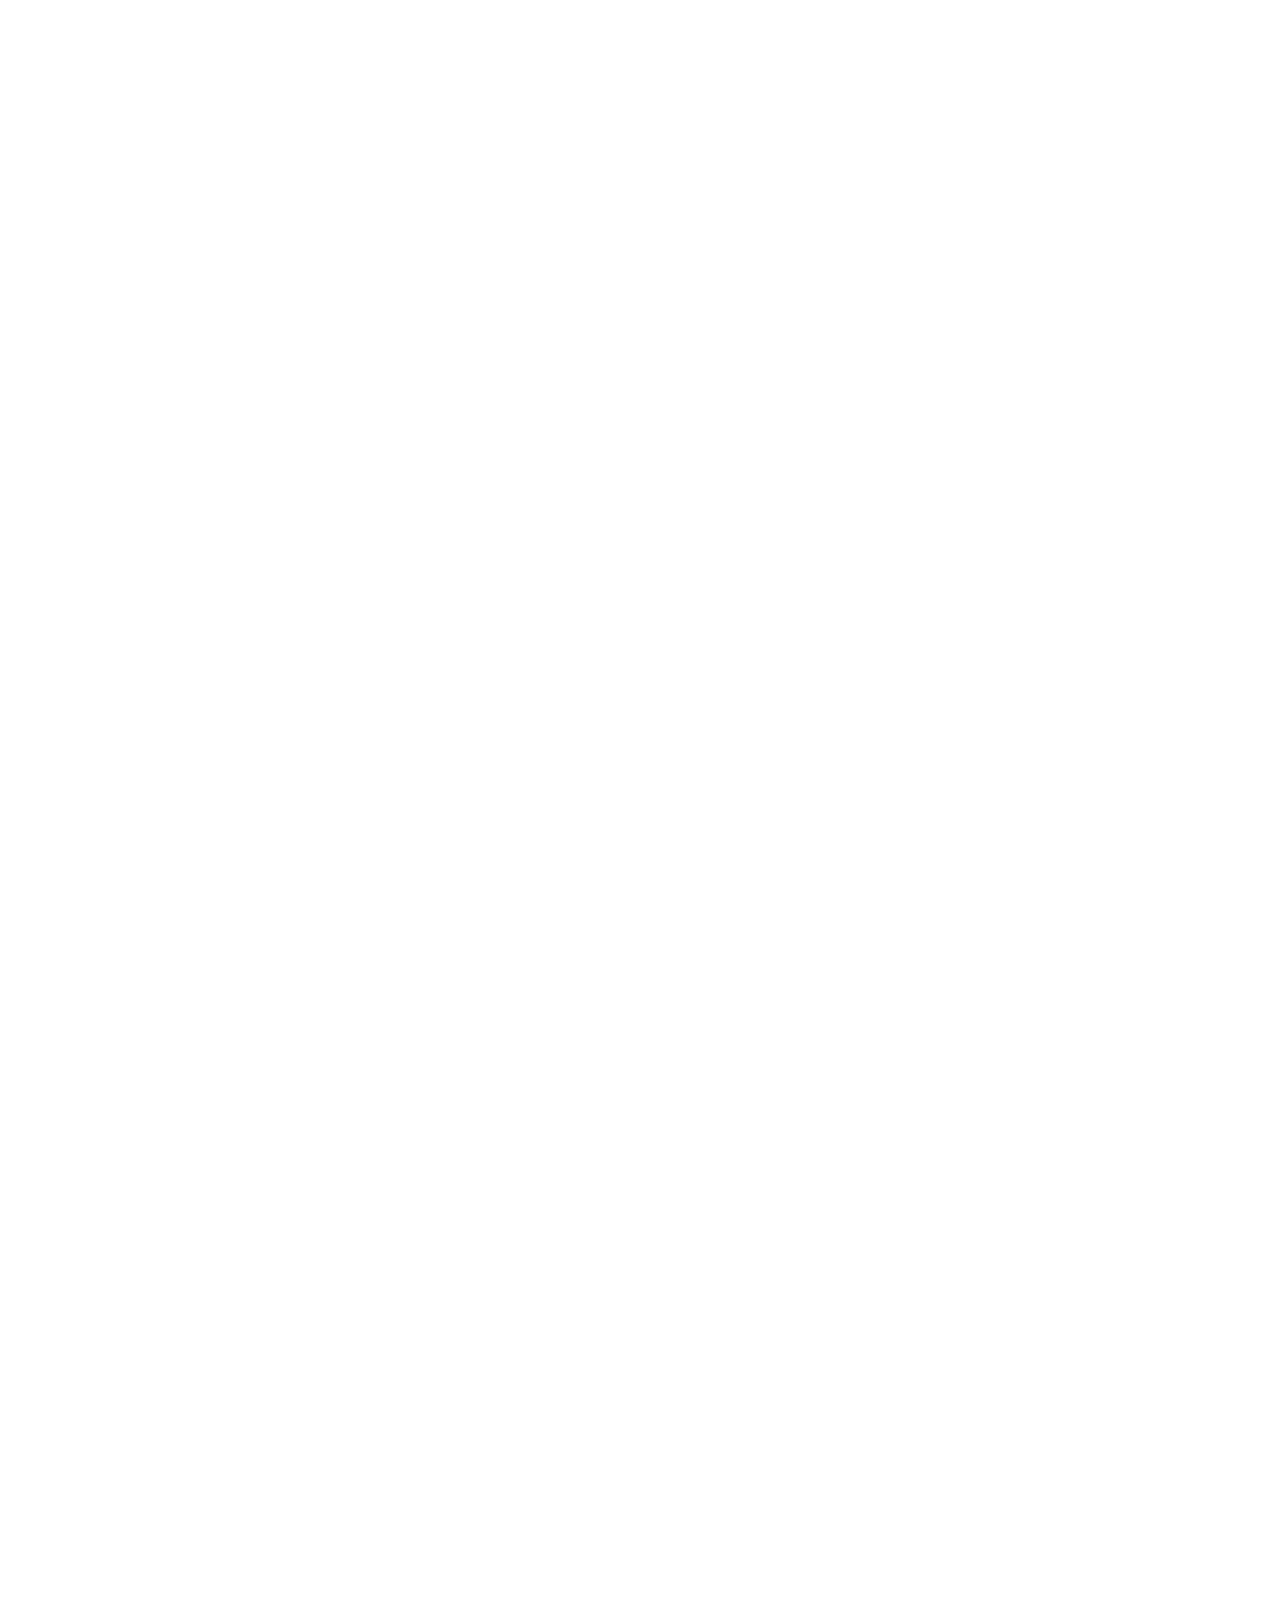
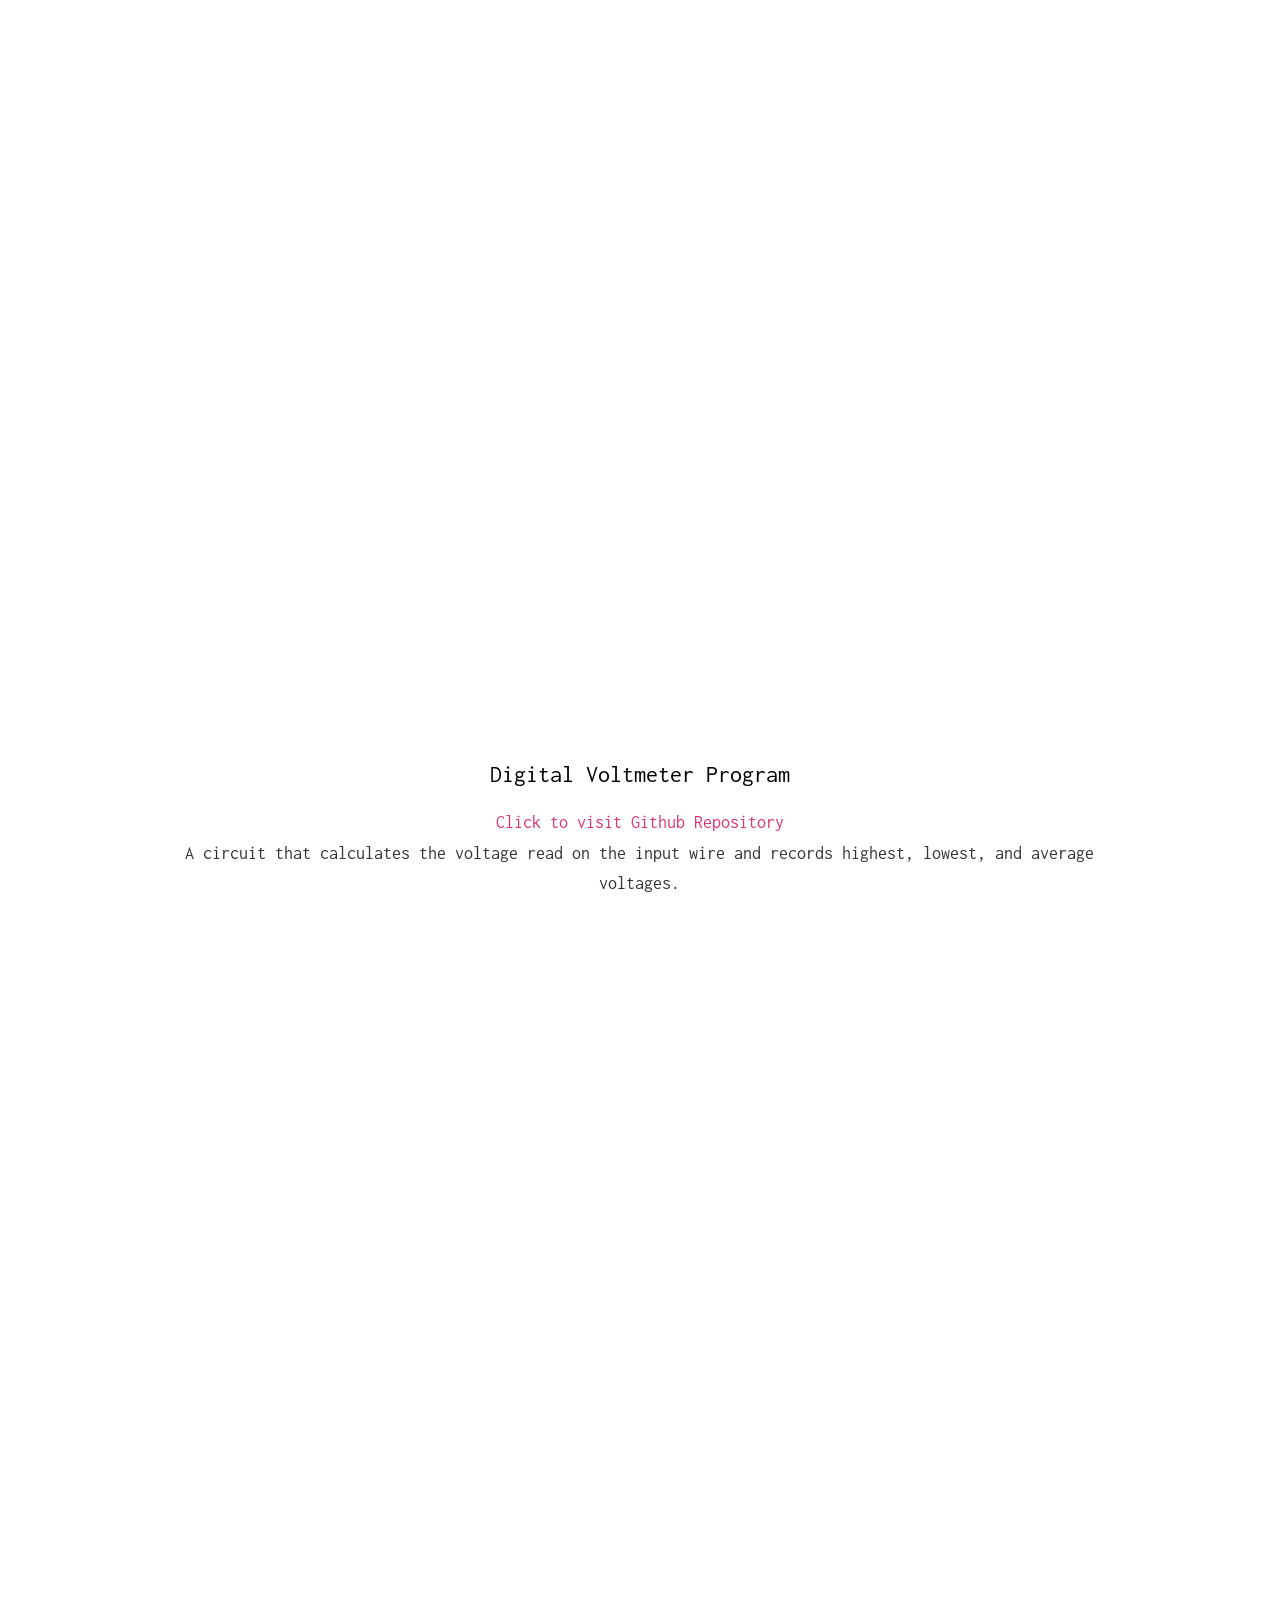
==== circuits.html @ 23901080 "changed resume link" ====
<!DOCTYPE HTML>
<html>
<head>
	<meta charset="utf-8">
	<meta http-equiv="X-UA-Compatible" content="IE=edge">
	<title>belalzahran.com</title>
	<meta name="viewport" content="width=device-width, initial-scale=1">
	<meta name="description" content="Free HTML5 Website Template by freehtml5.co" />
	<meta name="keywords" content="free website templates, free html5, free template, free bootstrap, free website template, html5, css3, mobile first, responsive" />
	<meta name="author" content="freehtml5.co" />

	<link href="https://fonts.googleapis.com/css?family=Inconsolata:400,700" rel="stylesheet">
	<link rel="stylesheet" href="css/animate.css">
	<link rel="stylesheet" href="css/icomoon.css">
	<link rel="stylesheet" href="css/bootstrap.css">
	<link rel="stylesheet" href="css/flexslider.css">
	<link rel="stylesheet" href="css/style.css">

	<script src="js/modernizr-2.6.2.min.js"></script>
</head>
<body>

	<div class="fh5co-loader"></div>

	<div id="page">
		<nav class="fh5co-nav" role="navigation">
			<div class="top-menu">
				<div class="container">
					<div class="row">
						<div class="col-xs-2">
							<div id="fh5co-logo"><a href="index.html">belalzahran<span>.</span>com</a></div>
						</div>
						<div class="col-xs-10 text-right menu-1">
							<ul>
								<li><a href="index.html">Home</a></li>
								<li class="has-dropdown">
									<a href="#">Projects</a>
									<ul class="dropdown">
										<li><a href="kumonStudentTracker.html">Kumon Student Tracker</a></li>
										<li><a href="MedicineDispenser.html">Medication Dispenser</a></li>
										<li><a href="vinflash.html">Vehicle VIN Flasher</a></li>
                                        <li><a href="circuits.html">Breadboard Circuits</a></li>
									</ul>
								</li>
								<li><a href="Experience.html">Experience</a></li>
								<li><a href="contact.html">Contact</a></li>
								<li class="btn-cta"><a href="https://drive.google.com/file/d/1kqH9ro7i0vDKUoO5MVuMDE3wdwkIlQs-/view?usp=sharing" target="_blank"><span>Resume</span></a></li>
							</ul>
						</div>
					</div>
				</div>
			</div>
		</nav>

		<div id="fh5co-about">
			<div class="container">
				<div class="row animate-box">
					<div class="col-md-8 col-md-offset-2 text-center fh5co-heading">
						<h2>Breadboard Circuits</h2>
						<p>Here are some of my favorite circuits that I designed while tinkering with Breadboarding and Microcontrollers</p>
					</div>
				</div>
				<div class="row animate-box">
					<div class="col-md-10 col-md-offset-1 text-center heading-section">
						<h3>Memory Game</h3>
                        <a href="https://github.com/belalzahran/Atmega32-Memory-Game" target="_blank">Click to visit Github Repository</a>
						<p>A game where the objective is to memorize and replicate the pattern of LED's blinking as the sequence grows larger.</p>
						<p>
							<div class="video-container">

                                <script src="https://fast.wistia.com/embed/medias/uy6r1vt365.jsonp" async></script>
                                <script src="https://fast.wistia.com/assets/external/E-v1.js" async></script>
                                <div class="wistia_responsive_padding" style="padding:175.9% 0 0 0;position:relative;">
                                    <div class="wistia_responsive_wrapper" style="height:100%;left:0;position:absolute;top:0;width:100%;">
                                        <div class="wistia_embed wistia_async_uy6r1vt365 seo=true videoFoam=true" style="height:100%;position:relative;width:100%">
                                            <div class="wistia_swatch" style="height:100%;left:0;opacity:0;overflow:hidden;position:absolute;top:0;transition:opacity 200ms;width:100%;">
                                                <img src="https://fast.wistia.com/embed/medias/uy6r1vt365/swatch" style="filter:blur(5px);height:100%;object-fit:contain;width:100%;" alt="" aria-hidden="true" onload="this.parentNode.style.opacity=1;" />
                                            </div>
                                        </div>
                                    </div>
                                </div>
							</div>
						</p>
					</div>
				</div>

                <!-- Reduce the spacing between circuits -->
                <div class="row animate-box" style="margin-top: 10px;"> <!-- Reduced margin-top -->
					<div class="col-md-10 col-md-offset-1 text-center heading-section">
						<h3>Digital Voltmeter Program</h3>
                        <a href="https://github.com/belalzahran/Atmega32-Voltmeter" target="_blank">Click to visit Github Repository</a>
						<p>A circuit that calculates the voltage read on the input wire and records highest, lowest, and average voltages.</p>
						<p>
							<div class="video-container" style="max-width: 600px;"> <!-- Increased the size of this container -->

                                <script src="https://fast.wistia.com/embed/medias/1t1pscyq0q.jsonp" async></script>
                                <script src="https://fast.wistia.com/assets/external/E-v1.js" async></script>
                                <div class="wistia_responsive_padding" style="padding:56.25% 0 0 0;position:relative;">
                                    <div class="wistia_responsive_wrapper" style="height:100%;left:0;position:absolute;top:0;width:100%;">
                                        <div class="wistia_embed wistia_async_1t1pscyq0q seo=true videoFoam=true" style="height:100%;position:relative;width:100%">
                                            <div class="wistia_swatch" style="height:100%;left:0;opacity:0;overflow:hidden;position:absolute;top:0;transition:opacity 200ms;width:100%;">
                                                <img src="https://fast.wistia.com/embed/medias/1t1pscyq0q/swatch" style="filter:blur(5px);height:100%;object-fit:contain;width:100%;" alt="" aria-hidden="true" onload="this.parentNode.style.opacity=1;" />
                                            </div>
                                        </div>
                                    </div>
                                </div>
							</div>
						</p>
					</div>
				</div>
			</div>
		</div>
	</div>

	<div class="gototop js-top">
		<a href="#" class="js-gotop"><i class="icon-arrow-up22"></i></a>
	</div>

	<script src="js/jquery.min.js"></script>
	<script src="js/jquery.easing.1.3.js"></script>
	<script src="js/bootstrap.min.js"></script>
	<script src="js/jquery.waypoints.min.js"></script>
	<script src="js/jquery.flexslider-min.js"></script>
	<script src="js/main.js"></script>

	<style>
		/* Responsive Video Container */
		.video-container {
			position: relative;
			width: 80%; /* Adjusted size for the video */
			max-width: 500px; /* Cap the max width */
			padding-bottom: 175.9%; /* Based on the Wistia embed code's aspect ratio for portrait */
			height: 0;
			overflow: hidden;
			margin: 0 auto; /* Center the video */
		}

		.video-container .wistia_responsive_padding {
			width: 100%;
			height: 100%;
		}

		/* Media query for mobile devices */
		@media (max-width: 767px) {
			.video-container {
				width: 100%;
			}
		}
	</style>

</body>
</html>
---- css/style.css ----
@font-face {
  font-family: 'icomoon';
  src: url("../fonts/icomoon/icomoon.eot?srf3rx");
  src: url("../fonts/icomoon/icomoon.eot?srf3rx#iefix") format("embedded-opentype"), url("../fonts/icomoon/icomoon.ttf?srf3rx") format("truetype"), url("../fonts/icomoon/icomoon.woff?srf3rx") format("woff"), url("../fonts/icomoon/icomoon.svg?srf3rx#icomoon") format("svg");
  font-weight: normal;
  font-style: normal;
}
/* =======================================================
*
* 	Template Style 
*
* ======================================================= */
body {
  font-family: "Inconsolata", Arial, sans-serif;
  font-weight: 400;
  font-size: 18px;
  line-height: 1.7;
  color: #333333;
  background: #fff;
}

#page {
  position: relative;
  overflow-x: hidden;
  width: 100%;
  height: 100%;
  -webkit-transition: 0.5s;
  -o-transition: 0.5s;
  transition: 0.5s;
}
.offcanvas #page {
  overflow: hidden;
  position: absolute;
}
.offcanvas #page:after {
  -webkit-transition: 2s;
  -o-transition: 2s;
  transition: 2s;
  position: absolute;
  top: 0;
  right: 0;
  bottom: 0;
  left: 0;
  z-index: 101;
  background: rgba(0, 0, 0, 0.7);
  content: "";
}

a {
  color: #DD356E;
  -webkit-transition: 0.5s;
  -o-transition: 0.5s;
  transition: 0.5s;
}
a:hover, a:active, a:focus {
  color: #DD356E;
  outline: none;
  text-decoration: none;
}

p {
  margin-bottom: 30px;
}

h1, h2, h3, h4, h5, h6, figure {
  color: #000;
  font-family: "Inconsolata", Arial, sans-serif;
  font-weight: 400;
  margin: 0 0 20px 0;
}

::-webkit-selection {
  color: #fff;
  background: #DD356E;
}

::-moz-selection {
  color: #fff;
  background: #DD356E;
}

::selection {
  color: #fff;
  background: #DD356E;
}

.fh5co-nav {
  background: #fff;
}
.fh5co-nav .top-menu {
  padding: 28px 0;
}
.fh5co-nav #fh5co-logo {
  font-size: 32px;
  margin: 0;
  padding: 0;
  text-transform: uppercase;
  font-weight: 700;
  font-family: "Inconsolata", Arial, sans-serif;
}
.fh5co-nav #fh5co-logo a span {
  color: #DD356E;
}
.fh5co-nav a {
  padding: 5px 10px;
  color: #000;
}
@media screen and (max-width: 768px) {
  .fh5co-nav .menu-1 {
    display: none;
  }
}
.fh5co-nav ul {
  padding: 0;
  margin: 5px 0 0 0;
}
.fh5co-nav ul li {
  padding: 0;
  margin: 0;
  list-style: none;
  display: inline;
}
.fh5co-nav ul li a {
  font-size: 18px;
  padding: 30px 15px;
  color: rgba(0, 0, 0, 0.7);
  -webkit-transition: 0.5s;
  -o-transition: 0.5s;
  transition: 0.5s;
}
.fh5co-nav ul li a:hover, .fh5co-nav ul li a:focus, .fh5co-nav ul li a:active {
  color: black;
}
.fh5co-nav ul li.has-dropdown {
  position: relative;
}
.fh5co-nav ul li.has-dropdown .dropdown {
  width: 140px;
  -webkit-box-shadow: 0px 14px 33px -9px rgba(0, 0, 0, 0.75);
  -moz-box-shadow: 0px 14px 33px -9px rgba(0, 0, 0, 0.75);
  box-shadow: 0px 14px 33px -9px rgba(0, 0, 0, 0.75);
  z-index: 1002;
  visibility: hidden;
  opacity: 0;
  position: absolute;
  top: 40px;
  left: 0;
  text-align: left;
  background: #000;
  padding: 20px;
  -webkit-border-radius: 4px;
  -moz-border-radius: 4px;
  -ms-border-radius: 4px;
  border-radius: 4px;
  -webkit-transition: 0s;
  -o-transition: 0s;
  transition: 0s;
}
.fh5co-nav ul li.has-dropdown .dropdown:before {
  bottom: 100%;
  left: 40px;
  border: solid transparent;
  content: " ";
  height: 0;
  width: 0;
  position: absolute;
  pointer-events: none;
  border-bottom-color: #000;
  border-width: 8px;
  margin-left: -8px;
}
.fh5co-nav ul li.has-dropdown .dropdown li {
  display: block;
  margin-bottom: 7px;
}
.fh5co-nav ul li.has-dropdown .dropdown li:last-child {
  margin-bottom: 0;
}
.fh5co-nav ul li.has-dropdown .dropdown li a {
  padding: 2px 0;
  display: block;
  color: #999999;
  line-height: 1.2;
  text-transform: none;
  font-size: 13px;
  letter-spacing: 0;
}
.fh5co-nav ul li.has-dropdown .dropdown li a:hover {
  color: #fff;
}
.fh5co-nav ul li.has-dropdown:hover a, .fh5co-nav ul li.has-dropdown:focus a {
  color: #000;
}
.fh5co-nav ul li.btn-cta a {
  padding: 30px 0px !important;
  color: #fff;
}
.fh5co-nav ul li.btn-cta a span {
  background: #dd356e;
  padding: 4px 10px;
  display: -moz-inline-stack;
  display: inline-block;
  zoom: 1;
  *display: inline;
  -webkit-transition: 0.3s;
  -o-transition: 0.3s;
  transition: 0.3s;
  -webkit-border-radius: 100px;
  -moz-border-radius: 100px;
  -ms-border-radius: 100px;
  border-radius: 100px;
}
.fh5co-nav ul li.btn-cta a:hover span {
  -webkit-box-shadow: 0px 14px 20px -9px rgba(0, 0, 0, 0.75);
  -moz-box-shadow: 0px 14px 20px -9px rgba(0, 0, 0, 0.75);
  box-shadow: 0px 14px 20px -9px rgba(0, 0, 0, 0.75);
}
.fh5co-nav ul li.active > a {
  color: #000 !important;
  position: relative;
}
.fh5co-nav ul li.active > a:after {
  position: absolute;
  bottom: 25px;
  left: 0;
  right: 0;
  content: '';
  width: 30px;
  height: 2px;
  background: #DD356E;
  margin: 0 auto;
}

#fh5co-counter,
.fh5co-bg,
.product {
  background-size: cover;
  background-position: top center;
  background-repeat: no-repeat;
  position: relative;
}

.fh5co-video {
  overflow: hidden;
}
@media screen and (max-width: 992px) {
  .fh5co-video {
    height: 450px;
  }
}
.fh5co-video a {
  z-index: 1001;
  position: absolute;
  top: 50%;
  left: 50%;
  margin-top: -45px;
  margin-left: -45px;
  width: 90px;
  height: 90px;
  display: table;
  text-align: center;
  background: #fff;
  -webkit-box-shadow: 0px 14px 30px -15px rgba(0, 0, 0, 0.75);
  -moz-box-shadow: 0px 14px 30px -15px rgba(0, 0, 0, 0.75);
  -ms-box-shadow: 0px 14px 30px -15px rgba(0, 0, 0, 0.75);
  -o-box-shadow: 0px 14px 30px -15px rgba(0, 0, 0, 0.75);
  box-shadow: 0px 14px 30px -15px rgba(0, 0, 0, 0.75);
  -webkit-border-radius: 50%;
  -moz-border-radius: 50%;
  -ms-border-radius: 50%;
  border-radius: 50%;
}
.fh5co-video a i {
  text-align: center;
  display: table-cell;
  vertical-align: middle;
  font-size: 40px;
}
.fh5co-video .overlay {
  position: absolute;
  top: 0;
  left: 0;
  right: 0;
  bottom: 0;
  background: rgba(0, 0, 0, 0.3);
  -webkit-transition: 0.5s;
  -o-transition: 0.5s;
  transition: 0.5s;
}
.fh5co-video:hover .overlay {
  background: rgba(0, 0, 0, 0.7);
}
.fh5co-video:hover a {
  -webkit-transform: scale(1.1);
  -moz-transform: scale(1.1);
  -ms-transform: scale(1.1);
  -o-transform: scale(1.1);
  transform: scale(1.1);
}

#fh5co-header .display-tc,
.fh5co-cover .display-tc {
  display: table-cell !important;
  vertical-align: middle;
}
#fh5co-header .display-tc h1, #fh5co-header .display-tc h2,
.fh5co-cover .display-tc h1,
.fh5co-cover .display-tc h2 {
  margin: 0;
  padding: 0;
  color: black;
}
#fh5co-header .display-tc h1,
.fh5co-cover .display-tc h1 {
  margin-bottom: 20px;
  font-size: 54px;
  line-height: 1.3;
  font-weight: 300;
}
@media screen and (max-width: 768px) {
  #fh5co-header .display-tc h1,
  .fh5co-cover .display-tc h1 {
    font-size: 30px;
  }
}
#fh5co-header .display-tc h2,
.fh5co-cover .display-tc h2 {
  font-size: 20px;
  line-height: 1.5;
  margin-bottom: 30px;
}
#fh5co-header .display-tc .btn,
.fh5co-cover .display-tc .btn {
  padding: 15px 30px;
  color: #fff;
  border: none !important;
  font-size: 18px;
}
@media screen and (max-width: 768px) {
  #fh5co-header .display-tc .btn,
  .fh5co-cover .display-tc .btn {
    width: 80%;
    margin: 0 auto;
  }
}
#fh5co-header .display-tc .btn.btn-learn,
.fh5co-cover .display-tc .btn.btn-learn {
  background: #fee856;
  border: none;
  color: #000 !important;
}
#fh5co-header .display-tc .btn.btn-learn:hover, #fh5co-header .display-tc .btn.btn-learn:focus,
.fh5co-cover .display-tc .btn.btn-learn:hover,
.fh5co-cover .display-tc .btn.btn-learn:focus {
  background: rgba(254, 232, 86, 0.9) !important;
  color: #000 !important;
}
#fh5co-header .display-tc .btn:hover, #fh5co-header .display-tc .btn:focus,
.fh5co-cover .display-tc .btn:hover,
.fh5co-cover .display-tc .btn:focus {
  color: #fff !important;
}
#fh5co-header .display-tc .btn.btn-demo,
.fh5co-cover .display-tc .btn.btn-demo {
  background: #dd356e;
  border: none;
}
#fh5co-header .display-tc .btn.btn-demo:hover, #fh5co-header .display-tc .btn.btn-demo:focus,
.fh5co-cover .display-tc .btn.btn-demo:hover,
.fh5co-cover .display-tc .btn.btn-demo:focus {
  background: rgba(221, 53, 110, 0.9) !important;
  color: #fff !important;
}
#fh5co-header .display-tc .btn:hover,
.fh5co-cover .display-tc .btn:hover {
  background: #DD356E !important;
  -webkit-box-shadow: 0px 14px 30px -15px rgba(0, 0, 0, 0.75) !important;
  -moz-box-shadow: 0px 14px 30px -15px rgba(0, 0, 0, 0.75) !important;
  box-shadow: 0px 14px 30px -15px rgba(0, 0, 0, 0.75) !important;
}
#fh5co-header .display-tc .form-inline .form-group,
.fh5co-cover .display-tc .form-inline .form-group {
  width: 100% !important;
  margin-bottom: 10px;
}
#fh5co-header .display-tc .form-inline .form-group .form-control,
.fh5co-cover .display-tc .form-inline .form-group .form-control {
  width: 100%;
  background: #fff;
  border: none;
}

#fh5co-features {
  background: #FEE856;
}
#fh5co-features .services-padding {
  padding: 7em 0;
}
#fh5co-features .feature-left {
  margin-bottom: 40px;
  float: left;
}
@media screen and (max-width: 992px) {
  #fh5co-features .feature-left {
    margin-bottom: 30px;
  }
}
#fh5co-features .feature-left .icon i {
  font-size: 30px;
  color: #1a1a1a !important;
}
#fh5co-features .feature-left .icon {
  display: table;
  float: left;
  text-align: center;
  width: 60px;
  height: 60px;
  background: #fff;
  -webkit-border-radius: 50%;
  -moz-border-radius: 50%;
  -ms-border-radius: 50%;
  border-radius: 50%;
}
#fh5co-features .feature-left .icon i {
  display: table-cell;
  vertical-align: middle;
  height: 60px;
  color: #DD356E !important;
}
#fh5co-features .feature-left .feature-copy {
  float: right;
  width: 78%;
}
@media screen and (max-width: 768px) {
  #fh5co-features .feature-left .feature-copy {
    width: 84%;
  }
}
@media screen and (max-width: 480px) {
  #fh5co-features .feature-left .feature-copy {
    width: 70%;
  }
}
#fh5co-features .feature-left h3 {
  font-size: 24px;
  font-weight: 400;
}
#fh5co-features .feature-left p {
  font-size: 15px;
}
#fh5co-features .feature-left p:last-child {
  margin-bottom: 0;
}
#fh5co-features .feature-left p a {
  color: #000 !important;
}
#fh5co-features .ipad-bg {
  background-size: cover;
  background-position: top center;
  background-repeat: no-repeat;
  position: relative;
  height: 430px;
}
@media screen and (max-width: 768px) {
  #fh5co-features .ipad-bg {
    height: 210px;
  }
}
@media screen and (max-width: 480px) {
  #fh5co-features .ipad-bg {
    display: none;
  }
}

#fh5co-wireframe {
  border: none !important;
}
#fh5co-wireframe blockquote {
  border: none;
  padding: 0;
  font-weight: bold;
}

.user-frame {
  width: 90%;
  padding: 3em;
  -webkit-box-shadow: 0px 0px 24px 0px rgba(0, 0, 0, 0.13);
  -moz-box-shadow: 0px 0px 24px 0px rgba(0, 0, 0, 0.13);
  box-shadow: 0px 0px 24px 0px rgba(0, 0, 0, 0.13);
}
@media screen and (max-width: 768px) {
  .user-frame {
    width: 100%;
    margin-bottom: 3em;
  }
}
.user-frame h3 {
  line-height: 34px;
}
.user-frame p {
  color: rgba(0, 0, 0, 0.6);
}
.user-frame span {
  font-weight: bold;
}
.user-frame small {
  color: #2A528A;
}

#fh5co-slider {
  background: #2A528A;
}
#fh5co-slider .heading h2, #fh5co-slider .heading p {
  color: #fff;
}
#fh5co-slider .heading h2 {
  font-size: 40px;
}
#fh5co-slider .heading p {
  font-style: 22px;
}

#fh5co-hero {
  height: 500px !important;
  background: url(../images/loader.gif) no-repeat center center;
}
#fh5co-hero .btn {
  font-size: 24px;
}
#fh5co-hero .btn.btn-primary {
  padding: 14px 30px !important;
}
#fh5co-hero .flexslider {
  border: none;
  z-index: 1;
  margin-bottom: 0;
}
#fh5co-hero .flexslider .slides {
  position: relative;
}
#fh5co-hero .flexslider .slides li {
  background-repeat: no-repeat;
  background-size: cover;
  background-position: top center;
  height: 600px !important;
  position: relative;
  -webkit-border-radius: 4px;
  -moz-border-radius: 4px;
  -ms-border-radius: 4px;
  border-radius: 4px;
}
#fh5co-hero .flexslider .flex-control-nav {
  top: -30px !important;
  z-index: 1000;
  right: 0;
  float: right;
  width: auto;
}
#fh5co-hero .flexslider .flex-control-nav li {
  margin-bottom: 10px;
}
#fh5co-hero .flexslider .flex-control-nav li a {
  background: rgba(255, 255, 255, 0.3);
  box-shadow: none;
  width: 12px;
  height: 12px;
  cursor: pointer;
}
#fh5co-hero .flexslider .flex-control-nav li a.flex-active {
  cursor: pointer;
  background: transparent;
  border: 1px solid #fff;
}
#fh5co-hero .flexslider .flex-direction-nav {
  display: none;
}
#fh5co-hero .flexslider .slider-text-bg .desc {
  margin-top: 9em;
  padding: 2em;
  background: #FEE856;
  -webkit-box-shadow: 0px 21px 24px 0px rgba(0, 0, 0, 0.13);
  -moz-box-shadow: 0px 21px 24px 0px rgba(0, 0, 0, 0.13);
  box-shadow: 0px 21px 24px 0px rgba(0, 0, 0, 0.13);
  -webkit-border-radius: 10px;
  -moz-border-radius: 10px;
  -ms-border-radius: 10px;
  border-radius: 10px;
}
@media screen and (max-width: 768px) {
  #fh5co-hero .flexslider .slider-text-bg .desc p {
    display: none;
  }
}
#fh5co-hero .flexslider .slider-text,
#fh5co-hero .flexslider .slider-text-bg {
  display: table;
  opacity: 0;
  height: 600px;
  z-index: 9;
}
#fh5co-hero .flexslider .slider-text > .slider-text-inner,
#fh5co-hero .flexslider .slider-text-bg > .slider-text-inner {
  display: table-cell;
  vertical-align: middle;
  min-height: 500px;
}

.fh5co-bg-section {
  background: rgba(221, 53, 110, 0.03);
}

#fh5co-slider,
#fh5co-about,
#fh5co-wireframe,
#fh5co-started,
#fh5co-portfolio,
#fh5co-blog,
#fh5co-content-section,
#fh5co-contact,
#fh5co-footer {
  padding: 7em 0;
  clear: both;
}
@media screen and (max-width: 768px) {
  #fh5co-slider,
  #fh5co-about,
  #fh5co-wireframe,
  #fh5co-started,
  #fh5co-portfolio,
  #fh5co-blog,
  #fh5co-content-section,
  #fh5co-contact,
  #fh5co-footer {
    padding: 3em 0;
  }
}

#fh5co-content {
  border-bottom: 2px solid rgba(221, 53, 110, 0.1);
}

#fh5co-started {
  border-bottom: none;
}

.fh5co-social-icons {
  margin: 0;
  padding: 0;
}
.fh5co-social-icons li {
  margin: 0;
  padding: 0;
  list-style: none;
  display: -moz-inline-stack;
  display: inline-block;
  zoom: 1;
  *display: inline;
}
.fh5co-social-icons li a {
  display: -moz-inline-stack;
  display: inline-block;
  zoom: 1;
  *display: inline;
  color: #DD356E;
  padding-left: 10px;
  padding-right: 10px;
}
.fh5co-social-icons li a i {
  font-size: 20px;
}

.fh5co-heading {
  margin-bottom: 5em;
}
.fh5co-heading.fh5co-heading-sm {
  margin-bottom: 2em;
}
.fh5co-heading h2 {
  font-size: 40px;
  margin-bottom: 20px;
  line-height: 1.5;
  color: #000;
}
.fh5co-heading p {
  font-size: 18px;
  line-height: 1.5;
  color: #828282;
}
.fh5co-heading span {
  display: block;
  margin-bottom: 10px;
  text-transform: uppercase;
  font-size: 12px;
  letter-spacing: 2px;
}

#fh5co-started {
  background-size: cover;
  background-position: center center;
  background-repeat: no-repeat;
  position: relative;
  float: left;
  width: 100%;
}
#fh5co-started .overlay {
  z-index: 0;
  position: absolute;
  bottom: 0;
  top: 0;
  left: 0;
  right: 0;
  background: #dd356e;
}
#fh5co-started .fh5co-heading {
  margin-bottom: 0;
}
#fh5co-started .fh5co-heading h2 {
  color: #fff;
  margin-bottom: 20px !important;
}
#fh5co-started .fh5co-heading p {
  color: rgba(255, 255, 255, 0.8);
}
#fh5co-started .btn {
  height: 54px;
  border: none !important;
  background: #fff;
  color: #DD356E;
  font-size: 16px;
  text-transform: uppercase;
  font-weight: 400;
  padding-left: 50px;
  padding-right: 50px;
}

.member {
  width: 100%;
  float: left;
}
.member .author {
  background-size: cover;
  background-position: center center;
  background-repeat: no-repeat;
  position: relative;
  height: 400px;
}
.member .desc {
  width: 80%;
  margin: 0 auto;
  margin-top: 4em;
}
.member .desc h3 {
  margin-bottom: 10px;
}
.member .desc span {
  display: block;
  margin-bottom: 20px;
  font-size: 14px;
  color: rgba(0, 0, 0, 0.3);
}

.fh5co-blog {
  width: 100%;
  float: left;
  margin-bottom: 40px;
}
@media screen and (max-width: 768px) {
  .fh5co-blog {
    width: 100%;
  }
}
.fh5co-blog .blog-bg {
  display: block;
  width: 100%;
  background-size: cover;
  background-position: center center;
  background-repeat: no-repeat;
  position: relative;
  height: 300px;
}
@media screen and (max-width: 768px) {
  .fh5co-blog .blog-bg {
    height: 400px;
  }
}
.fh5co-blog .blog-text {
  margin-bottom: 30px;
  position: relative;
  width: 100%;
  padding: 30px;
  float: left;
  background: #fff;
  -webkit-box-shadow: 0px 2px 5px 0px rgba(0, 0, 0, 0.06);
  -moz-box-shadow: 0px 2px 5px 0px rgba(0, 0, 0, 0.06);
  box-shadow: 0px 2px 5px 0px rgba(0, 0, 0, 0.06);
  -webkit-transition: 0.3s;
  -o-transition: 0.3s;
  transition: 0.3s;
}
.fh5co-blog .blog-text span {
  display: inline-block;
  margin-bottom: 20px;
  font-size: 14px !important;
  color: rgba(0, 0, 0, 0.3);
}
.fh5co-blog .blog-text .stuff {
  margin: 0;
  padding: 0;
  border-top: 1px solid rgba(0, 0, 0, 0.05);
  padding-top: 20px;
}
.fh5co-blog .blog-text .stuff li {
  list-style: none;
  display: inline-block;
  margin-left: 10px;
}
.fh5co-blog .blog-text .stuff li:first-child {
  margin-left: 0;
}
.fh5co-blog .blog-text .stuff li:last-child {
  float: right;
}
.fh5co-blog .blog-text .stuff li:last-child i {
  padding-right: 0;
  padding-left: 10px;
}
.fh5co-blog .blog-text .stuff li i {
  font-size: 14px;
  padding-right: 5px;
}
.fh5co-blog .blog-text h3 {
  font-size: 24px;
  margin-bottom: 20px;
  line-height: 1.5;
}
.fh5co-blog .blog-text h3 a {
  color: black;
}

.fh5co-portfolio {
  width: 100%;
  float: left;
  margin-bottom: 40px;
}
.fh5co-portfolio > a {
  width: 100%;
  float: left;
  -webkit-box-shadow: 0px 2px 5px 0px rgba(0, 0, 0, 0.06);
  -moz-box-shadow: 0px 2px 5px 0px rgba(0, 0, 0, 0.06);
  box-shadow: 0px 2px 5px 0px rgba(0, 0, 0, 0.06);
}
.fh5co-portfolio > a:hover {
  webkit-box-shadow: 0px 8px 16px -4px rgba(0, 0, 0, 0.13);
  -moz-box-shadow: 0px 8px 16px -4px rgba(0, 0, 0, 0.13);
  box-shadow: 0px 8px 16px -4px rgba(0, 0, 0, 0.13);
}
.fh5co-portfolio .portfolio-entry {
  width: 100%;
  float: left;
  background-size: cover;
  background-position: center center;
  background-repeat: no-repeat;
  position: relative;
  height: 300px;
}
@media screen and (max-width: 768px) {
  .fh5co-portfolio .portfolio-entry {
    height: 400px;
  }
}
.fh5co-portfolio .portfolio-text {
  width: 100%;
  float: left;
  padding: 20px;
}
.fh5co-portfolio .portfolio-text .stuff {
  margin: 0;
  padding: 0;
  border-top: 1px solid rgba(0, 0, 0, 0.05);
  padding-top: 20px;
}
.fh5co-portfolio .portfolio-text .stuff li {
  list-style: none;
  display: inline-block;
  margin-left: 10px;
  color: rgba(0, 0, 0, 0.3);
}
.fh5co-portfolio .portfolio-text .stuff li:first-child {
  margin-left: 0;
}
.fh5co-portfolio .portfolio-text .stuff li:last-child {
  float: right;
}
.fh5co-portfolio .portfolio-text .stuff li i {
  font-size: 14px;
  padding-right: 5px;
}

.fh5co-team {
  position: relative;
  background: #fff;
  padding: 30px;
  border-radius: 5px;
  margin-bottom: 30px;
  -webkit-box-shadow: 0px 2px 5px 0px rgba(0, 0, 0, 0.06);
  -moz-box-shadow: 0px 2px 5px 0px rgba(0, 0, 0, 0.06);
  box-shadow: 0px 2px 5px 0px rgba(0, 0, 0, 0.06);
}
@media screen and (max-width: 768px) {
  .fh5co-team {
    border-right: 0;
    margin-bottom: 80px;
  }
}
.fh5co-team h2 {
  font-size: 16px;
  letter-spacing: 2px;
  text-transform: uppercase;
  font-weight: bold;
  margin-bottom: 50px;
}
.fh5co-team figure {
  position: relative;
  top: 0px;
  background-size: cover;
  margin-bottom: 20px;
}
.fh5co-team figure img {
  width: 150px;
  height: 150px;
  border: 10px solid #fff;
  background-size: cover;
  -webkit-border-radius: 50%;
  -moz-border-radius: 50%;
  -ms-border-radius: 50%;
  border-radius: 50%;
}
.fh5co-team > div {
  padding: 30px 30px 0 30px;
}
.fh5co-team > div h3 {
  margin-bottom: 0;
  font-size: 20px;
  color: #DD356E;
}
.fh5co-team > div .position {
  color: #d9d9d9;
  margin-bottom: 30px;
}
.fh5co-team > div,
.fh5co-team blockquote {
  border: none;
  padding: 0;
  margin-bottom: 20px;
}
.fh5co-team > div p,
.fh5co-team blockquote p {
  font-size: 16px;
  line-height: 1.5;
  color: #555555;
}
.fh5co-team span {
  color: #b3b3b3;
}

#fh5co-footer .fh5co-footer-links {
  padding: 0;
  margin: 0;
}
@media screen and (max-width: 768px) {
  #fh5co-footer .fh5co-footer-links {
    margin-bottom: 30px;
  }
}
#fh5co-footer .fh5co-footer-links li {
  padding: 0;
  margin: 0;
  list-style: none;
}
#fh5co-footer .fh5co-footer-links li a {
  color: rgba(0, 0, 0, 0.5);
  text-decoration: none;
}
#fh5co-footer .fh5co-footer-links li a:hover {
  text-decoration: underline;
}
#fh5co-footer .fh5co-widget {
  margin-bottom: 30px;
}
@media screen and (max-width: 768px) {
  #fh5co-footer .fh5co-widget {
    text-align: left;
  }
}
#fh5co-footer .fh5co-widget h4 {
  margin-bottom: 30px;
  font-size: 20px;
}
#fh5co-footer .copyright .block {
  display: block;
}

.contact-info {
  margin-bottom: 4em;
  padding: 0;
}
.contact-info li {
  list-style: none;
  margin: 0 0 20px 0;
  position: relative;
  padding-left: 40px;
  color: #000;
}
.contact-info li i {
  position: absolute;
  top: .3em;
  left: 0;
  font-size: 22px;
  color: rgba(0, 0, 0, 0.3);
}
.contact-info li a {
  color: #000;
}

.form-control {
  -webkit-box-shadow: none;
  -moz-box-shadow: none;
  -ms-box-shadow: none;
  -o-box-shadow: none;
  box-shadow: none;
  border: none;
  border: 2px solid rgba(0, 0, 0, 0.1);
  font-size: 18px;
  font-weight: 300;
  -webkit-border-radius: 4px;
  -moz-border-radius: 4px;
  -ms-border-radius: 4px;
  border-radius: 4px;
}
.form-control:focus, .form-control:active {
  box-shadow: none;
  border: 2px solid rgba(0, 0, 0, 0.8);
}

input[type="text"] {
  height: 50px;
}

.form-group {
  margin-bottom: 30px;
}

#fh5co-offcanvas {
  position: absolute;
  z-index: 1901;
  width: 270px;
  background: black;
  top: 0;
  right: 0;
  top: 0;
  bottom: 0;
  padding: 75px 40px 40px 40px;
  overflow-y: auto;
  display: none;
  -moz-transform: translateX(270px);
  -webkit-transform: translateX(270px);
  -ms-transform: translateX(270px);
  -o-transform: translateX(270px);
  transform: translateX(270px);
  -webkit-transition: 0.5s;
  -o-transition: 0.5s;
  transition: 0.5s;
}
@media screen and (max-width: 768px) {
  #fh5co-offcanvas {
    display: block;
  }
}
.offcanvas #fh5co-offcanvas {
  -moz-transform: translateX(0px);
  -webkit-transform: translateX(0px);
  -ms-transform: translateX(0px);
  -o-transform: translateX(0px);
  transform: translateX(0px);
}
#fh5co-offcanvas a {
  color: rgba(255, 255, 255, 0.5);
}
#fh5co-offcanvas a:hover {
  color: rgba(255, 255, 255, 0.8);
}
#fh5co-offcanvas ul {
  padding: 0;
  margin: 0;
}
#fh5co-offcanvas ul li {
  padding: 0;
  margin: 0;
  list-style: none;
}
#fh5co-offcanvas ul li > ul {
  padding-left: 20px;
  display: none;
}
#fh5co-offcanvas ul li.offcanvas-has-dropdown > a {
  display: block;
  position: relative;
}
#fh5co-offcanvas ul li.offcanvas-has-dropdown > a:after {
  position: absolute;
  right: 0px;
  font-family: 'icomoon';
  speak: none;
  font-style: normal;
  font-weight: normal;
  font-variant: normal;
  text-transform: none;
  line-height: 1;
  /* Better Font Rendering =========== */
  -webkit-font-smoothing: antialiased;
  -moz-osx-font-smoothing: grayscale;
  content: "\ebfc";
  font-size: 20px;
  color: rgba(255, 255, 255, 0.2);
  -webkit-transition: 0.5s;
  -o-transition: 0.5s;
  transition: 0.5s;
}
#fh5co-offcanvas ul li.offcanvas-has-dropdown.active a:after {
  -webkit-transform: rotate(-180deg);
  -moz-transform: rotate(-180deg);
  -ms-transform: rotate(-180deg);
  -o-transform: rotate(-180deg);
  transform: rotate(-180deg);
}

.uppercase {
  font-size: 14px;
  color: #000;
  margin-bottom: 10px;
  font-weight: 700;
  text-transform: uppercase;
}

.gototop {
  position: fixed;
  bottom: 20px;
  right: 20px;
  z-index: 999;
  opacity: 0;
  visibility: hidden;
  -webkit-transition: 0.5s;
  -o-transition: 0.5s;
  transition: 0.5s;
}
.gototop.active {
  opacity: 1;
  visibility: visible;
}
.gototop a {
  width: 50px;
  height: 50px;
  display: table;
  background: rgba(0, 0, 0, 0.5);
  color: #fff;
  text-align: center;
  -webkit-border-radius: 4px;
  -moz-border-radius: 4px;
  -ms-border-radius: 4px;
  border-radius: 4px;
}
.gototop a i {
  height: 50px;
  display: table-cell;
  vertical-align: middle;
}
.gototop a:hover, .gototop a:active, .gototop a:focus {
  text-decoration: none;
  outline: none;
}

.fh5co-nav-toggle {
  width: 25px;
  height: 25px;
  cursor: pointer;
  text-decoration: none;
  top: 25px !important;
}
.fh5co-nav-toggle.active i::before, .fh5co-nav-toggle.active i::after {
  background: #444;
}
.fh5co-nav-toggle:hover, .fh5co-nav-toggle:focus, .fh5co-nav-toggle:active {
  outline: none;
  border-bottom: none !important;
}
.fh5co-nav-toggle i {
  position: relative;
  display: inline-block;
  width: 25px;
  height: 2px;
  color: #252525;
  font: bold 14px/.4 Helvetica;
  text-transform: uppercase;
  text-indent: -55px;
  background: #252525;
  transition: all .2s ease-out;
}
.fh5co-nav-toggle i::before, .fh5co-nav-toggle i::after {
  content: '';
  width: 25px;
  height: 2px;
  background: #252525;
  position: absolute;
  left: 0;
  transition: all .2s ease-out;
}
.fh5co-nav-toggle.fh5co-nav-white > i {
  color: #fff;
  background: #000;
}
.fh5co-nav-toggle.fh5co-nav-white > i::before, .fh5co-nav-toggle.fh5co-nav-white > i::after {
  background: #000;
}

.fh5co-nav-toggle i::before {
  top: -7px;
}

.fh5co-nav-toggle i::after {
  bottom: -7px;
}

.fh5co-nav-toggle:hover i::before {
  top: -10px;
}

.fh5co-nav-toggle:hover i::after {
  bottom: -10px;
}

.fh5co-nav-toggle.active i {
  background: transparent;
}

.fh5co-nav-toggle.active i::before {
  top: 0;
  -webkit-transform: rotateZ(45deg);
  -moz-transform: rotateZ(45deg);
  -ms-transform: rotateZ(45deg);
  -o-transform: rotateZ(45deg);
  transform: rotateZ(45deg);
  background: #fff;
}

.fh5co-nav-toggle.active i::after {
  bottom: 0;
  -webkit-transform: rotateZ(-45deg);
  -moz-transform: rotateZ(-45deg);
  -ms-transform: rotateZ(-45deg);
  -o-transform: rotateZ(-45deg);
  transform: rotateZ(-45deg);
  background: #fff;
}

.fh5co-nav-toggle {
  position: absolute;
  right: 0px;
  top: 65px;
  z-index: 21;
  padding: 6px 0 0 0;
  display: block;
  margin: 0 auto;
  display: none;
  height: 44px;
  width: 44px;
  z-index: 2001;
  border-bottom: none !important;
}
@media screen and (max-width: 768px) {
  .fh5co-nav-toggle {
    display: block;
  }
}

.btn {
  margin-right: 4px;
  margin-bottom: 4px;
  font-family: "Inconsolata", Arial, sans-serif;
  font-size: 16px;
  font-weight: 400;
  -webkit-border-radius: 30px;
  -moz-border-radius: 30px;
  -ms-border-radius: 30px;
  border-radius: 30px;
  -webkit-transition: 0.5s;
  -o-transition: 0.5s;
  transition: 0.5s;
  padding: 8px 20px;
}
.btn.btn-md {
  padding: 8px 20px !important;
}
.btn.btn-lg {
  padding: 18px 36px !important;
}
.btn:hover, .btn:active, .btn:focus {
  box-shadow: none !important;
  outline: none !important;
}

.btn-primary {
  background: #DD356E;
  color: #fff;
  border: 2px solid #DD356E;
}
.btn-primary:hover, .btn-primary:focus, .btn-primary:active {
  background: #e14b7e !important;
  border-color: #e14b7e !important;
}
.btn-primary.btn-outline {
  background: transparent;
  color: #DD356E;
  border: 2px solid #DD356E;
}
.btn-primary.btn-outline:hover, .btn-primary.btn-outline:focus, .btn-primary.btn-outline:active {
  background: #DD356E;
  color: #fff;
}

.btn-success {
  background: #5cb85c;
  color: #fff;
  border: 2px solid #5cb85c;
}
.btn-success:hover, .btn-success:focus, .btn-success:active {
  background: #4cae4c !important;
  border-color: #4cae4c !important;
}
.btn-success.btn-outline {
  background: transparent;
  color: #5cb85c;
  border: 2px solid #5cb85c;
}
.btn-success.btn-outline:hover, .btn-success.btn-outline:focus, .btn-success.btn-outline:active {
  background: #5cb85c;
  color: #fff;
}

.btn-info {
  background: #5bc0de;
  color: #fff;
  border: 2px solid #5bc0de;
}
.btn-info:hover, .btn-info:focus, .btn-info:active {
  background: #46b8da !important;
  border-color: #46b8da !important;
}
.btn-info.btn-outline {
  background: transparent;
  color: #5bc0de;
  border: 2px solid #5bc0de;
}
.btn-info.btn-outline:hover, .btn-info.btn-outline:focus, .btn-info.btn-outline:active {
  background: #5bc0de;
  color: #fff;
}

.btn-warning {
  background: #f0ad4e;
  color: #fff;
  border: 2px solid #f0ad4e;
}
.btn-warning:hover, .btn-warning:focus, .btn-warning:active {
  background: #eea236 !important;
  border-color: #eea236 !important;
}
.btn-warning.btn-outline {
  background: transparent;
  color: #f0ad4e;
  border: 2px solid #f0ad4e;
}
.btn-warning.btn-outline:hover, .btn-warning.btn-outline:focus, .btn-warning.btn-outline:active {
  background: #f0ad4e;
  color: #fff;
}

.btn-danger {
  background: #d9534f;
  color: #fff;
  border: 2px solid #d9534f;
}
.btn-danger:hover, .btn-danger:focus, .btn-danger:active {
  background: #d43f3a !important;
  border-color: #d43f3a !important;
}
.btn-danger.btn-outline {
  background: transparent;
  color: #d9534f;
  border: 2px solid #d9534f;
}
.btn-danger.btn-outline:hover, .btn-danger.btn-outline:focus, .btn-danger.btn-outline:active {
  background: #d9534f;
  color: #fff;
}

.btn-outline {
  background: none;
  border: 2px solid gray;
  font-size: 16px;
  -webkit-transition: 0.3s;
  -o-transition: 0.3s;
  transition: 0.3s;
}
.btn-outline:hover, .btn-outline:focus, .btn-outline:active {
  box-shadow: none;
}

.btn.with-arrow {
  position: relative;
  -webkit-transition: 0.3s;
  -o-transition: 0.3s;
  transition: 0.3s;
}
.btn.with-arrow i {
  visibility: hidden;
  opacity: 0;
  position: absolute;
  right: 0px;
  top: 50%;
  margin-top: -8px;
  -webkit-transition: 0.2s;
  -o-transition: 0.2s;
  transition: 0.2s;
}
.btn.with-arrow:hover {
  padding-right: 50px;
}
.btn.with-arrow:hover i {
  color: #fff;
  right: 18px;
  visibility: visible;
  opacity: 1;
}

.form-control {
  box-shadow: none;
  background: transparent;
  border: 2px solid rgba(0, 0, 0, 0.1);
  height: 54px;
  font-size: 18px;
  font-weight: 300;
}
.form-control:active, .form-control:focus {
  outline: none;
  box-shadow: none;
  border-color: #DD356E;
}

.row-pb-md {
  padding-bottom: 4em !important;
}

.row-pb-sm {
  padding-bottom: 2em !important;
}

.nopadding {
  padding: 0 !important;
  margin: 0 !important;
}

.fh5co-loader {
  position: fixed;
  left: 0px;
  top: 0px;
  width: 100%;
  height: 100%;
  z-index: 9999;
  background: url(../images/loader.gif) center no-repeat #fff;
}

.js .animate-box {
  opacity: 0;
}

/*# sourceMappingURL=style.css.map */
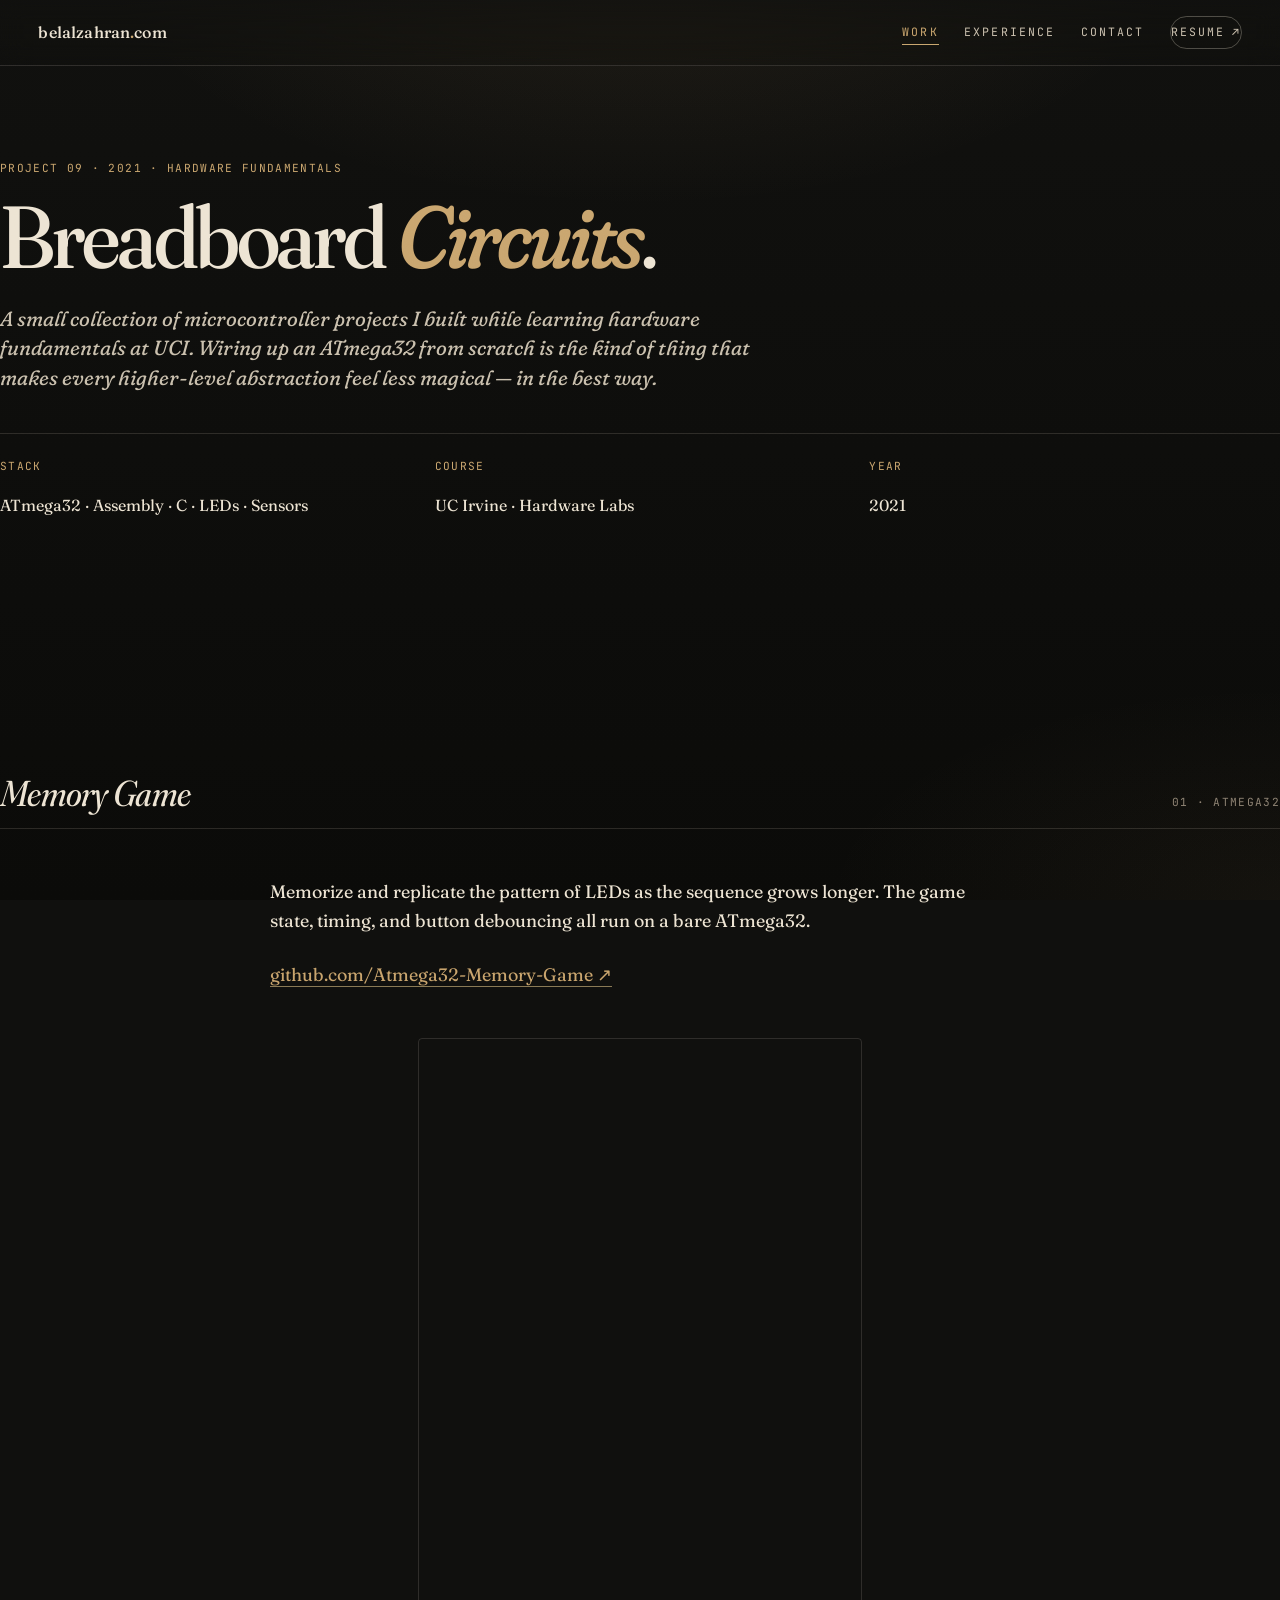
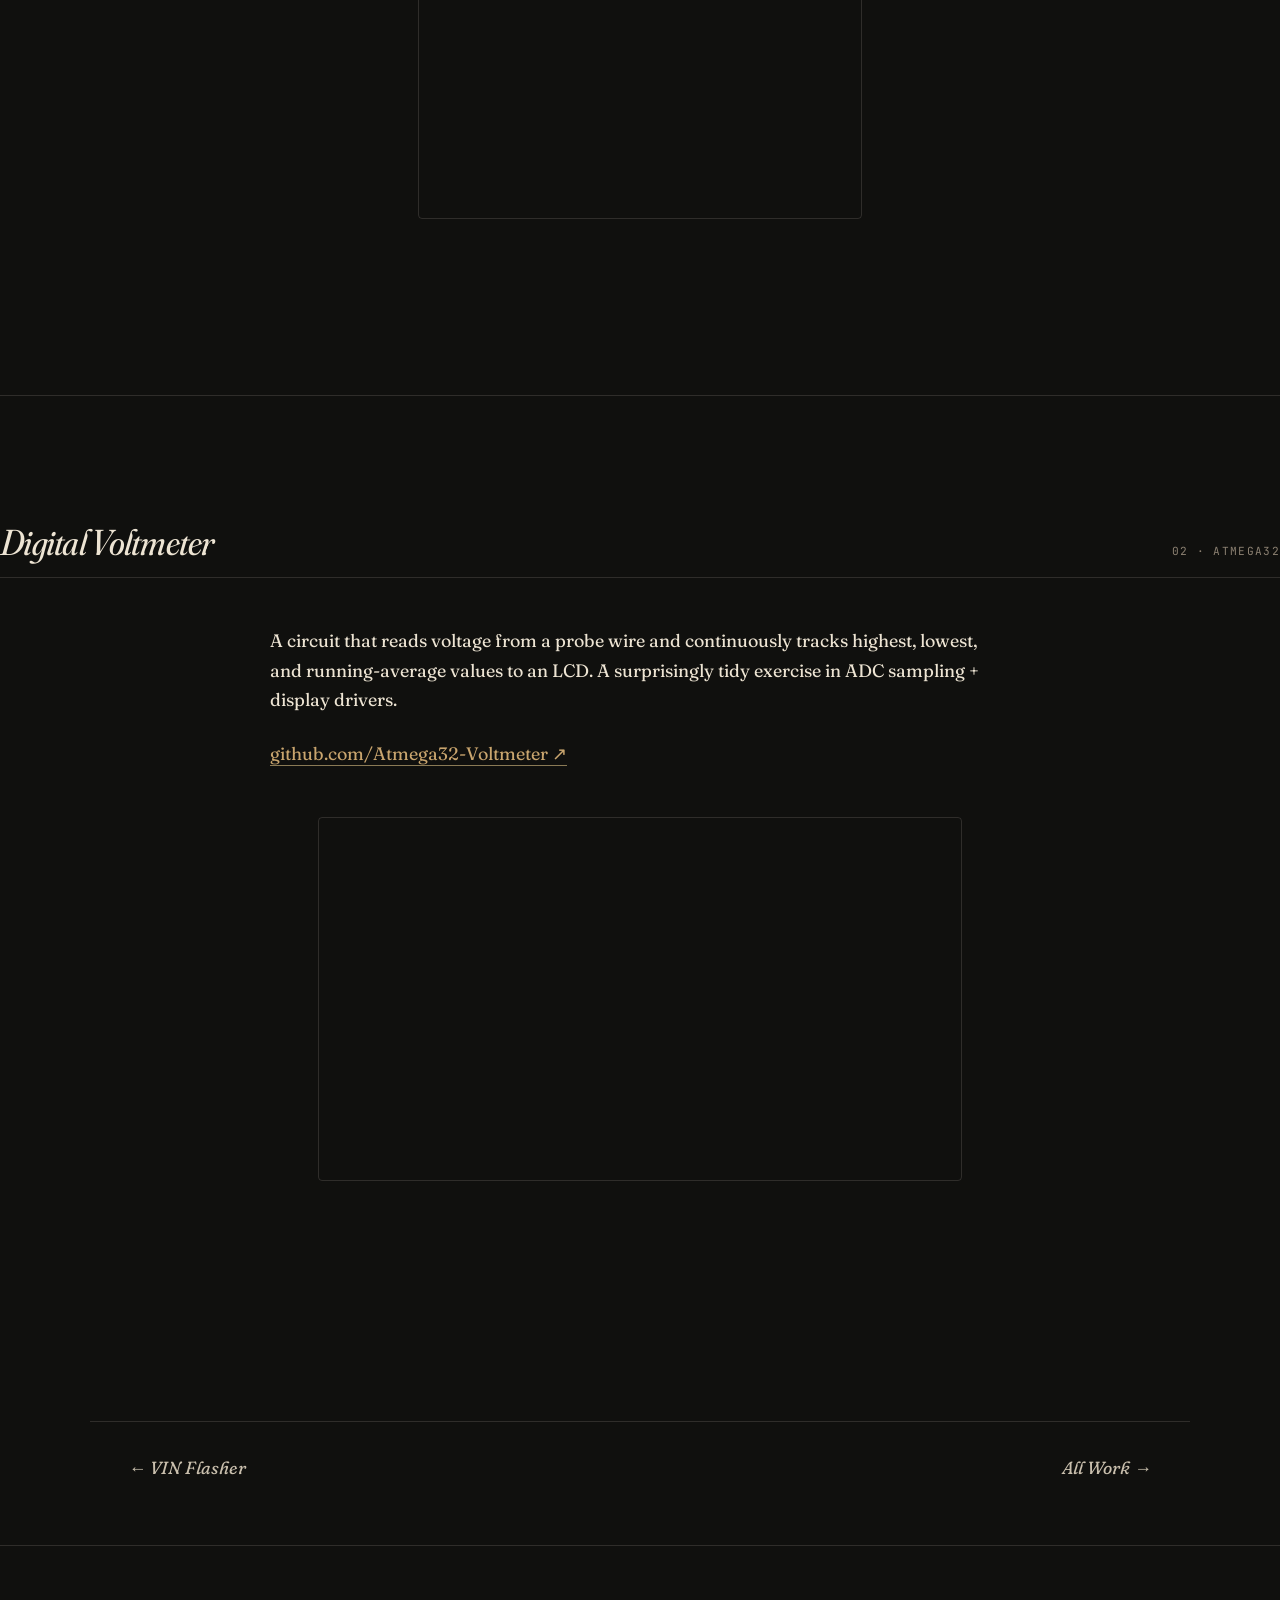
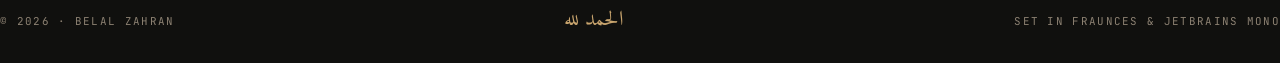
==== commit 431b0edb: "checkpoint before black-and-white redesign" ====
--- a/circuits.html
+++ b/circuits.html
@@ -1,152 +1,136 @@
-<!DOCTYPE HTML>
-<html>
-<head>
-	<meta charset="utf-8">
-	<meta http-equiv="X-UA-Compatible" content="IE=edge">
-	<title>belalzahran.com</title>
-	<meta name="viewport" content="width=device-width, initial-scale=1">
-	<meta name="description" content="Free HTML5 Website Template by freehtml5.co" />
-	<meta name="keywords" content="free website templates, free html5, free template, free bootstrap, free website template, html5, css3, mobile first, responsive" />
-	<meta name="author" content="freehtml5.co" />
-
-	<link href="https://fonts.googleapis.com/css?family=Inconsolata:400,700" rel="stylesheet">
-	<link rel="stylesheet" href="css/animate.css">
-	<link rel="stylesheet" href="css/icomoon.css">
-	<link rel="stylesheet" href="css/bootstrap.css">
-	<link rel="stylesheet" href="css/flexslider.css">
-	<link rel="stylesheet" href="css/style.css">
-
-	<script src="js/modernizr-2.6.2.min.js"></script>
-</head>
-<body>
-
-	<div class="fh5co-loader"></div>
-
-	<div id="page">
-		<nav class="fh5co-nav" role="navigation">
-			<div class="top-menu">
-				<div class="container">
-					<div class="row">
-						<div class="col-xs-2">
-							<div id="fh5co-logo"><a href="index.html">belalzahran<span>.</span>com</a></div>
-						</div>
-						<div class="col-xs-10 text-right menu-1">
-							<ul>
-								<li><a href="index.html">Home</a></li>
-								<li class="has-dropdown">
-									<a href="#">Projects</a>
-									<ul class="dropdown">
-										<li><a href="kumonStudentTracker.html">Kumon Student Tracker</a></li>
-										<li><a href="MedicineDispenser.html">Medication Dispenser</a></li>
-										<li><a href="vinflash.html">Vehicle VIN Flasher</a></li>
-                                        <li><a href="circuits.html">Breadboard Circuits</a></li>
-									</ul>
-								</li>
-								<li><a href="Experience.html">Experience</a></li>
-								<li><a href="contact.html">Contact</a></li>
-								<li class="btn-cta"><a href="https://drive.google.com/file/d/1kqH9ro7i0vDKUoO5MVuMDE3wdwkIlQs-/view?usp=sharing" target="_blank"><span>Resume</span></a></li>
-							</ul>
-						</div>
-					</div>
-				</div>
-			</div>
-		</nav>
-
-		<div id="fh5co-about">
-			<div class="container">
-				<div class="row animate-box">
-					<div class="col-md-8 col-md-offset-2 text-center fh5co-heading">
-						<h2>Breadboard Circuits</h2>
-						<p>Here are some of my favorite circuits that I designed while tinkering with Breadboarding and Microcontrollers</p>
-					</div>
-				</div>
-				<div class="row animate-box">
-					<div class="col-md-10 col-md-offset-1 text-center heading-section">
-						<h3>Memory Game</h3>
-                        <a href="https://github.com/belalzahran/Atmega32-Memory-Game" target="_blank">Click to visit Github Repository</a>
-						<p>A game where the objective is to memorize and replicate the pattern of LED's blinking as the sequence grows larger.</p>
-						<p>
-							<div class="video-container">
-
-                                <script src="https://fast.wistia.com/embed/medias/uy6r1vt365.jsonp" async></script>
-                                <script src="https://fast.wistia.com/assets/external/E-v1.js" async></script>
-                                <div class="wistia_responsive_padding" style="padding:175.9% 0 0 0;position:relative;">
-                                    <div class="wistia_responsive_wrapper" style="height:100%;left:0;position:absolute;top:0;width:100%;">
-                                        <div class="wistia_embed wistia_async_uy6r1vt365 seo=true videoFoam=true" style="height:100%;position:relative;width:100%">
-                                            <div class="wistia_swatch" style="height:100%;left:0;opacity:0;overflow:hidden;position:absolute;top:0;transition:opacity 200ms;width:100%;">
-                                                <img src="https://fast.wistia.com/embed/medias/uy6r1vt365/swatch" style="filter:blur(5px);height:100%;object-fit:contain;width:100%;" alt="" aria-hidden="true" onload="this.parentNode.style.opacity=1;" />
-                                            </div>
-                                        </div>
-                                    </div>
-                                </div>
-							</div>
-						</p>
-					</div>
-				</div>
-
-                <!-- Reduce the spacing between circuits -->
-                <div class="row animate-box" style="margin-top: 10px;"> <!-- Reduced margin-top -->
-					<div class="col-md-10 col-md-offset-1 text-center heading-section">
-						<h3>Digital Voltmeter Program</h3>
-                        <a href="https://github.com/belalzahran/Atmega32-Voltmeter" target="_blank">Click to visit Github Repository</a>
-						<p>A circuit that calculates the voltage read on the input wire and records highest, lowest, and average voltages.</p>
-						<p>
-							<div class="video-container" style="max-width: 600px;"> <!-- Increased the size of this container -->
-
-                                <script src="https://fast.wistia.com/embed/medias/1t1pscyq0q.jsonp" async></script>
-                                <script src="https://fast.wistia.com/assets/external/E-v1.js" async></script>
-                                <div class="wistia_responsive_padding" style="padding:56.25% 0 0 0;position:relative;">
-                                    <div class="wistia_responsive_wrapper" style="height:100%;left:0;position:absolute;top:0;width:100%;">
-                                        <div class="wistia_embed wistia_async_1t1pscyq0q seo=true videoFoam=true" style="height:100%;position:relative;width:100%">
-                                            <div class="wistia_swatch" style="height:100%;left:0;opacity:0;overflow:hidden;position:absolute;top:0;transition:opacity 200ms;width:100%;">
-                                                <img src="https://fast.wistia.com/embed/medias/1t1pscyq0q/swatch" style="filter:blur(5px);height:100%;object-fit:contain;width:100%;" alt="" aria-hidden="true" onload="this.parentNode.style.opacity=1;" />
-                                            </div>
-                                        </div>
-                                    </div>
-                                </div>
-							</div>
-						</p>
-					</div>
-				</div>
-			</div>
-		</div>
-	</div>
-
-	<div class="gototop js-top">
-		<a href="#" class="js-gotop"><i class="icon-arrow-up22"></i></a>
-	</div>
-
-	<script src="js/jquery.min.js"></script>
-	<script src="js/jquery.easing.1.3.js"></script>
-	<script src="js/bootstrap.min.js"></script>
-	<script src="js/jquery.waypoints.min.js"></script>
-	<script src="js/jquery.flexslider-min.js"></script>
-	<script src="js/main.js"></script>
-
-	<style>
-		/* Responsive Video Container */
-		.video-container {
-			position: relative;
-			width: 80%; /* Adjusted size for the video */
-			max-width: 500px; /* Cap the max width */
-			padding-bottom: 175.9%; /* Based on the Wistia embed code's aspect ratio for portrait */
-			height: 0;
-			overflow: hidden;
-			margin: 0 auto; /* Center the video */
-		}
-
-		.video-container .wistia_responsive_padding {
-			width: 100%;
-			height: 100%;
-		}
-
-		/* Media query for mobile devices */
-		@media (max-width: 767px) {
-			.video-container {
-				width: 100%;
-			}
-		}
-	</style>
-
-</body>
-</html>
+<!DOCTYPE html>
+<html lang="en">
+<head>
+	<meta charset="utf-8">
+	<meta http-equiv="X-UA-Compatible" content="IE=edge">
+	<title>Breadboard Circuits — Belal Zahran</title>
+	<meta name="viewport" content="width=device-width, initial-scale=1">
+	<meta name="description" content="Breadboard and microcontroller projects from Belal's hardware fundamentals coursework at UCI." />
+	<link rel="preconnect" href="https://fonts.googleapis.com">
+	<link rel="preconnect" href="https://fonts.gstatic.com" crossorigin>
+	<link href="https://fonts.googleapis.com/css2?family=Fraunces:ital,opsz,wght,SOFT,WONK@0,9..144,100..900,30..100,0..1;1,9..144,100..900,30..100,0..1&family=JetBrains+Mono:wght@400;500&family=Amiri+Quran&display=swap" rel="stylesheet">
+	<link rel="stylesheet" href="css/site.css">
+	<script src="config.js" defer></script>
+</head>
+<body>
+
+<div class="bg-glow" aria-hidden="true"></div>
+<div class="grain" aria-hidden="true"></div>
+
+<nav class="nav" role="navigation" aria-label="Primary">
+	<a href="index.html" class="nav__brand">belalzahran<i>.</i>com</a>
+	<div class="nav__links">
+		<a href="index.html#work" class="hide-sm is-active">Work</a>
+		<a href="Experience.html">Experience</a>
+		<a href="contact.html">Contact</a>
+		<a href="#" class="nav__resume" id="resume-link" target="_blank" rel="noopener">Resume <span aria-hidden="true">↗</span></a>
+	</div>
+</nav>
+
+<header class="section wrap project-hero">
+	<span class="mono">Project 09 · 2021 · Hardware Fundamentals</span>
+	<h1>Breadboard <em>Circuits</em>.</h1>
+	<p class="hero__deck" style="margin-top: 1.5rem; max-width: 62ch;">
+		A small collection of microcontroller projects I built while learning
+		hardware fundamentals at UCI. Wiring up an ATmega32 from scratch is
+		the kind of thing that makes every higher-level abstraction feel less
+		magical — in the best way.
+	</p>
+	<div class="project-hero__meta">
+		<div class="hero__meta-cell">
+			<span class="mono">Stack</span>
+			<span class="val">ATmega32 · Assembly · C · LEDs · Sensors</span>
+		</div>
+		<div class="hero__meta-cell">
+			<span class="mono">Course</span>
+			<span class="val">UC Irvine · Hardware Labs</span>
+		</div>
+		<div class="hero__meta-cell">
+			<span class="mono">Year</span>
+			<span class="val">2021</span>
+		</div>
+	</div>
+</header>
+
+<!-- Memory Game -->
+<section class="section wrap">
+	<div class="sec-head">
+		<h2>Memory Game</h2>
+		<span class="mono">01 · ATmega32</span>
+	</div>
+	<div class="project-body" style="margin: 0 auto;">
+		<p>
+			Memorize and replicate the pattern of LEDs as the sequence grows
+			longer. The game state, timing, and button debouncing all run on a
+			bare ATmega32.
+		</p>
+		<p><a href="https://github.com/belalzahran/Atmega32-Memory-Game" target="_blank" rel="noopener">github.com/Atmega32-Memory-Game ↗</a></p>
+	</div>
+	<div class="project-media" style="max-width: 520px;">
+		<div class="video" style="padding-bottom: 175.9%;">
+			<script src="https://fast.wistia.com/embed/medias/uy6r1vt365.jsonp" async></script>
+			<script src="https://fast.wistia.com/assets/external/E-v1.js" async></script>
+			<div class="wistia_responsive_padding" style="padding:175.9% 0 0 0;position:relative;">
+				<div class="wistia_responsive_wrapper" style="height:100%;left:0;position:absolute;top:0;width:100%;">
+					<div class="wistia_embed wistia_async_uy6r1vt365 seo=true videoFoam=true" style="height:100%;position:relative;width:100%">
+						<div class="wistia_swatch" style="height:100%;left:0;opacity:0;overflow:hidden;position:absolute;top:0;transition:opacity 200ms;width:100%;">
+							<img src="https://fast.wistia.com/embed/medias/uy6r1vt365/swatch" style="filter:blur(5px);height:100%;object-fit:contain;width:100%;" alt="" aria-hidden="true" onload="this.parentNode.style.opacity=1;" />
+						</div>
+					</div>
+				</div>
+			</div>
+		</div>
+	</div>
+</section>
+
+<!-- Digital Voltmeter -->
+<section class="section wrap">
+	<div class="sec-head">
+		<h2>Digital Voltmeter</h2>
+		<span class="mono">02 · ATmega32</span>
+	</div>
+	<div class="project-body" style="margin: 0 auto;">
+		<p>
+			A circuit that reads voltage from a probe wire and continuously
+			tracks highest, lowest, and running-average values to an LCD.
+			A surprisingly tidy exercise in ADC sampling + display drivers.
+		</p>
+		<p><a href="https://github.com/belalzahran/Atmega32-Voltmeter" target="_blank" rel="noopener">github.com/Atmega32-Voltmeter ↗</a></p>
+	</div>
+	<div class="project-media" style="max-width: 720px;">
+		<div class="video" style="padding-bottom: 56.25%;">
+			<script src="https://fast.wistia.com/embed/medias/1t1pscyq0q.jsonp" async></script>
+			<script src="https://fast.wistia.com/assets/external/E-v1.js" async></script>
+			<div class="wistia_responsive_padding" style="padding:56.25% 0 0 0;position:relative;">
+				<div class="wistia_responsive_wrapper" style="height:100%;left:0;position:absolute;top:0;width:100%;">
+					<div class="wistia_embed wistia_async_1t1pscyq0q seo=true videoFoam=true" style="height:100%;position:relative;width:100%">
+						<div class="wistia_swatch" style="height:100%;left:0;opacity:0;overflow:hidden;position:absolute;top:0;transition:opacity 200ms;width:100%;">
+							<img src="https://fast.wistia.com/embed/medias/1t1pscyq0q/swatch" style="filter:blur(5px);height:100%;object-fit:contain;width:100%;" alt="" aria-hidden="true" onload="this.parentNode.style.opacity=1;" />
+						</div>
+					</div>
+				</div>
+			</div>
+		</div>
+	</div>
+</section>
+
+<nav class="project-nav wrap" aria-label="Project navigation">
+	<a href="vinflash.html">← VIN Flasher</a>
+	<a href="index.html#work">All Work →</a>
+</nav>
+
+<footer class="wrap foot">
+	<span class="mono">© 2026 · Belal Zahran</span>
+	<span class="arabic" aria-label="Alhamdulillah">الحمد لله</span>
+	<span class="mono">Set in Fraunces &amp; JetBrains Mono</span>
+</footer>
+
+<script>
+if (typeof resumeLink !== 'undefined') {
+	var rl = document.getElementById('resume-link');
+	if (rl) rl.href = resumeLink;
+}
+</script>
+
+</body>
+</html>
--- a/css/site.css
+++ b/css/site.css
@@ -0,0 +1,793 @@
+/* ============================================================
+   belalzahran.com — Editorial Terminal
+   ------------------------------------------------------------
+   Fraunces (display + body) · JetBrains Mono (captions) · Amiri Quran (Arabic)
+   ============================================================ */
+
+/* --- Reset ------------------------------------------------- */
+*, *::before, *::after { box-sizing: border-box; }
+html, body, h1, h2, h3, h4, p, ul, ol, figure, blockquote { margin: 0; padding: 0; }
+ul, ol { list-style: none; }
+img, video { display: block; max-width: 100%; height: auto; }
+a { color: inherit; text-decoration: none; }
+button { font: inherit; color: inherit; background: none; border: 0; cursor: pointer; }
+
+/* --- Theme ------------------------------------------------- */
+:root {
+  --bg:        #10100E;
+  --bg-deep:   #0A0A08;
+  --surface:   #1A1713;
+  --surface-2: #221E18;
+  --fg:        #EDE4D3;
+  --fg-dim:    #C9BFAD;
+  --muted:     #8C8172;
+  --faint:     rgba(237, 228, 211, 0.10);
+  --rule:      rgba(237, 228, 211, 0.14);
+  --rule-strong: rgba(237, 228, 211, 0.28);
+  --accent:    #C9A56E;
+  --accent-hot:#E8C17A;
+  --accent-dim:#8A7A55;
+
+  --font-display: 'Fraunces', 'Iowan Old Style', 'Palatino', serif;
+  --font-body:    'Fraunces', 'Iowan Old Style', 'Palatino', serif;
+  --font-mono:    'JetBrains Mono', 'SF Mono', ui-monospace, monospace;
+  --font-arabic:  'Amiri Quran', 'Amiri', 'Traditional Arabic', serif;
+
+  --ease:    cubic-bezier(.22, 1, .36, 1);
+  --ease-in: cubic-bezier(.7, 0, .84, 0);
+
+  --pad: clamp(1.25rem, 3vw, 2.5rem);
+  --max: 1320px;
+}
+
+/* --- Base -------------------------------------------------- */
+html { scroll-behavior: smooth; -webkit-text-size-adjust: 100%; }
+body {
+  font-family: var(--font-body);
+  font-variation-settings: "opsz" 14, "SOFT" 50, "WONK" 0;
+  font-weight: 400;
+  font-size: clamp(1rem, 0.6vw + 0.9rem, 1.125rem);
+  line-height: 1.55;
+  color: var(--fg);
+  background: var(--bg);
+  text-rendering: optimizeLegibility;
+  -webkit-font-smoothing: antialiased;
+  overflow-x: hidden;
+}
+
+::selection { background: var(--accent); color: var(--bg); }
+
+/* --- Grain overlay ---------------------------------------- */
+.grain {
+  position: fixed; inset: 0;
+  pointer-events: none;
+  z-index: 1000;
+  opacity: 0.09;
+  mix-blend-mode: overlay;
+  background-image: url("data:image/svg+xml;utf8,<svg xmlns='http://www.w3.org/2000/svg' width='240' height='240'><filter id='n'><feTurbulence type='fractalNoise' baseFrequency='.9' numOctaves='2' stitchTiles='stitch'/><feColorMatrix values='0 0 0 0 0.93  0 0 0 0 0.89  0 0 0 0 0.82  0 0 0 .6 0'/></filter><rect width='100%' height='100%' filter='url(%23n)'/></svg>");
+}
+
+/* --- Vignette / background glow --------------------------- */
+.bg-glow {
+  position: fixed; inset: 0;
+  pointer-events: none;
+  z-index: -1;
+  background:
+    radial-gradient(ellipse 80% 60% at 50% -10%, rgba(201, 165, 110, 0.10), transparent 55%),
+    radial-gradient(ellipse 60% 40% at 100% 100%, rgba(201, 165, 110, 0.05), transparent 60%),
+    linear-gradient(180deg, var(--bg), var(--bg-deep));
+}
+
+/* --- Typography ------------------------------------------- */
+h1, h2, h3, h4 {
+  font-family: var(--font-display);
+  font-weight: 500;
+  line-height: 1.02;
+  letter-spacing: -0.015em;
+  font-variation-settings: "opsz" 144, "SOFT" 30, "WONK" 0;
+}
+
+.display {
+  font-family: var(--font-display);
+  font-weight: 400;
+  font-variation-settings: "opsz" 144, "SOFT" 40, "WONK" 1;
+  line-height: 0.92;
+  letter-spacing: -0.035em;
+}
+
+.serif-italic {
+  font-style: italic;
+  font-variation-settings: "opsz" 144, "SOFT" 100, "WONK" 1;
+}
+
+.mono {
+  font-family: var(--font-mono);
+  font-weight: 400;
+  font-size: 0.7rem;
+  letter-spacing: 0.12em;
+  text-transform: uppercase;
+  color: var(--muted);
+}
+
+.arabic {
+  font-family: var(--font-arabic);
+  direction: rtl;
+  line-height: 1.8;
+  color: var(--accent);
+}
+
+/* --- Layout ----------------------------------------------- */
+.wrap {
+  max-width: var(--max);
+  margin: 0 auto;
+  padding-left: var(--pad);
+  padding-right: var(--pad);
+}
+
+.section {
+  position: relative;
+  padding: clamp(4rem, 10vw, 8rem) 0;
+  border-top: 1px solid var(--rule);
+}
+
+.section:first-of-type { border-top: 0; }
+
+.rule { height: 1px; background: var(--rule); width: 100%; }
+
+/* --- Navigation ------------------------------------------- */
+.nav {
+  position: fixed;
+  top: 0; left: 0; right: 0;
+  z-index: 100;
+  padding: 1rem var(--pad);
+  display: flex;
+  align-items: center;
+  justify-content: space-between;
+  backdrop-filter: blur(12px) saturate(140%);
+  -webkit-backdrop-filter: blur(12px) saturate(140%);
+  background: linear-gradient(180deg, rgba(16, 16, 14, 0.72), rgba(16, 16, 14, 0.30));
+  border-bottom: 1px solid var(--rule);
+}
+
+.nav__brand {
+  font-family: var(--font-display);
+  font-weight: 500;
+  font-size: 1rem;
+  letter-spacing: 0.01em;
+  font-variation-settings: "opsz" 14;
+}
+.nav__brand i { color: var(--accent); font-style: normal; }
+
+.nav__links {
+  display: flex;
+  gap: clamp(1rem, 2vw, 2rem);
+  align-items: center;
+}
+.nav__links a {
+  font-family: var(--font-mono);
+  font-size: 0.72rem;
+  letter-spacing: 0.18em;
+  text-transform: uppercase;
+  color: var(--fg-dim);
+  position: relative;
+  padding: 0.4rem 0;
+  transition: color .3s var(--ease);
+}
+.nav__links a::after {
+  content: "";
+  position: absolute;
+  left: 0; right: 100%;
+  bottom: 0.15rem;
+  height: 1px;
+  background: var(--accent);
+  transition: right .4s var(--ease);
+}
+.nav__links a:hover { color: var(--fg); }
+.nav__links a:hover::after { right: 0; }
+.nav__links a.is-active { color: var(--accent); }
+.nav__links a.is-active::after { right: 0; }
+
+.nav__resume {
+  display: inline-flex;
+  align-items: center;
+  gap: 0.4rem;
+  padding: 0.45rem 0.9rem;
+  border: 1px solid var(--rule-strong);
+  border-radius: 999px;
+  transition: background .3s var(--ease), border-color .3s var(--ease);
+}
+.nav__resume:hover { background: var(--accent); color: var(--bg); border-color: var(--accent); }
+.nav__resume:hover::after { display: none; }
+
+@media (max-width: 720px) {
+  .nav__links .hide-sm { display: none; }
+}
+
+/* --- Hero / Magazine Cover -------------------------------- */
+.hero {
+  position: relative;
+  min-height: 100svh;
+  padding-top: 8rem;
+  padding-bottom: 4rem;
+  display: flex;
+  flex-direction: column;
+  justify-content: space-between;
+}
+
+.hero__masthead {
+  display: flex;
+  justify-content: space-between;
+  align-items: baseline;
+  gap: 1rem;
+  margin-bottom: clamp(3rem, 12vw, 8rem);
+  padding-bottom: 1rem;
+  border-bottom: 1px solid var(--rule);
+}
+.hero__masthead .mono { color: var(--fg-dim); }
+
+.hero__title {
+  font-size: clamp(3.75rem, 16vw, 13.5rem);
+  letter-spacing: -0.05em;
+}
+.hero__title .l1, .hero__title .l2 {
+  display: block;
+  overflow: hidden;
+}
+.hero__title .ital {
+  font-style: italic;
+  font-variation-settings: "opsz" 144, "SOFT" 100, "WONK" 1;
+  color: var(--accent);
+}
+
+.hero__deck {
+  font-family: var(--font-display);
+  font-style: italic;
+  font-weight: 400;
+  font-size: clamp(1.1rem, 1.6vw, 1.5rem);
+  font-variation-settings: "opsz" 24, "SOFT" 100, "WONK" 1;
+  line-height: 1.45;
+  color: var(--fg-dim);
+  max-width: 40ch;
+  margin-top: 2rem;
+}
+
+.hero__meta {
+  display: grid;
+  grid-template-columns: repeat(auto-fit, minmax(180px, 1fr));
+  gap: 1.5rem;
+  margin-top: 3rem;
+  padding-top: 1.5rem;
+  border-top: 1px solid var(--rule);
+}
+.hero__meta-cell .mono { display: block; margin-bottom: 0.25rem; }
+.hero__meta-cell .val {
+  font-family: var(--font-display);
+  font-size: 1rem;
+  font-variation-settings: "opsz" 14;
+  color: var(--fg);
+}
+.hero__meta-cell .val a { border-bottom: 1px solid var(--rule-strong); }
+.hero__meta-cell .val a:hover { color: var(--accent); border-color: var(--accent); }
+
+.hero__sig {
+  position: absolute;
+  top: 7.2rem;
+  right: var(--pad);
+  font-size: 2.6rem;
+  opacity: 0.9;
+}
+
+/* --- Marquee ---------------------------------------------- */
+.marquee {
+  border-top: 1px solid var(--rule);
+  border-bottom: 1px solid var(--rule);
+  overflow: hidden;
+  padding: 1.25rem 0;
+  background: var(--surface);
+}
+.marquee__track {
+  display: flex;
+  gap: 3rem;
+  white-space: nowrap;
+  animation: marquee 40s linear infinite;
+  font-family: var(--font-display);
+  font-style: italic;
+  font-variation-settings: "opsz" 144, "SOFT" 100, "WONK" 1;
+  font-size: clamp(1.5rem, 3.5vw, 2.75rem);
+  letter-spacing: -0.02em;
+  color: var(--fg);
+  will-change: transform;
+}
+.marquee__track span { display: inline-flex; align-items: center; gap: 3rem; }
+.marquee__track span::after {
+  content: "✦";
+  color: var(--accent);
+  font-style: normal;
+  font-size: 0.7em;
+}
+@keyframes marquee {
+  from { transform: translateX(0); }
+  to   { transform: translateX(-50%); }
+}
+
+/* --- About / deck ----------------------------------------- */
+.about__inner {
+  display: grid;
+  grid-template-columns: 1fr;
+  gap: 2rem;
+  align-items: start;
+}
+@media (min-width: 800px) {
+  .about__inner {
+    grid-template-columns: minmax(140px, 0.9fr) minmax(0, 2.2fr);
+    gap: 4rem;
+  }
+}
+.about__label { position: sticky; top: 6rem; }
+.about__body {
+  font-family: var(--font-display);
+  font-size: clamp(1.25rem, 2.2vw, 1.9rem);
+  line-height: 1.45;
+  font-variation-settings: "opsz" 30, "SOFT" 60, "WONK" 0;
+  color: var(--fg);
+  max-width: 38ch;
+}
+.about__body p + p { margin-top: 1.5rem; }
+.about__body em {
+  font-style: italic;
+  color: var(--accent);
+  font-variation-settings: "opsz" 30, "SOFT" 100, "WONK" 1;
+}
+
+/* --- Section heading -------------------------------------- */
+.sec-head {
+  display: flex;
+  align-items: baseline;
+  justify-content: space-between;
+  gap: 1rem;
+  margin-bottom: 3rem;
+  padding-bottom: 1rem;
+  border-bottom: 1px solid var(--rule);
+}
+.sec-head h2 {
+  font-size: clamp(1.5rem, 3vw, 2.25rem);
+  font-variation-settings: "opsz" 144, "SOFT" 40, "WONK" 1;
+  font-style: italic;
+  font-weight: 400;
+  letter-spacing: -0.02em;
+}
+.sec-head .mono { font-size: 0.7rem; }
+
+/* --- Work list (editorial) -------------------------------- */
+.work { display: grid; gap: 0; }
+
+.work__item {
+  position: relative;
+  padding: clamp(1.5rem, 3vw, 2.5rem) 0;
+  border-bottom: 1px solid var(--rule);
+  display: grid;
+  grid-template-columns: 60px 1fr;
+  gap: clamp(1rem, 3vw, 3rem);
+  align-items: start;
+  transition: background .5s var(--ease);
+}
+.work__item:hover { background: linear-gradient(90deg, transparent, rgba(201, 165, 110, 0.04), transparent); }
+
+@media (min-width: 900px) {
+  .work__item { grid-template-columns: 72px 1.4fr 1fr; }
+}
+
+.work__num {
+  font-family: var(--font-mono);
+  font-size: 0.75rem;
+  letter-spacing: 0.18em;
+  color: var(--accent);
+  padding-top: 0.35rem;
+}
+
+.work__main { display: flex; flex-direction: column; gap: 0.5rem; min-width: 0; }
+.work__name {
+  font-size: clamp(1.5rem, 3.2vw, 2.5rem);
+  font-variation-settings: "opsz" 144, "SOFT" 40, "WONK" 1;
+  letter-spacing: -0.03em;
+  font-weight: 500;
+  line-height: 1.02;
+}
+.work__name a {
+  display: inline-flex;
+  align-items: baseline;
+  gap: 0.35em;
+  transition: color .35s var(--ease);
+}
+.work__name a::after {
+  content: "↗";
+  font-size: 0.5em;
+  color: var(--accent);
+  transition: transform .4s var(--ease);
+  display: inline-block;
+}
+.work__name a:hover { color: var(--accent); }
+.work__name a:hover::after { transform: translate(4px, -4px); }
+
+.work__desc {
+  font-family: var(--font-display);
+  font-style: italic;
+  font-variation-settings: "opsz" 30, "SOFT" 100, "WONK" 0;
+  font-size: clamp(1rem, 1.2vw, 1.125rem);
+  color: var(--fg-dim);
+  max-width: 58ch;
+  line-height: 1.45;
+}
+
+.work__side {
+  display: flex;
+  flex-direction: column;
+  gap: 0.5rem;
+  padding-top: 0.5rem;
+}
+.work__side .mono { color: var(--muted); font-size: 0.68rem; }
+.work__stack {
+  display: flex;
+  flex-wrap: wrap;
+  gap: 0.35rem 0.6rem;
+  margin-top: 0.35rem;
+}
+.work__stack li {
+  font-family: var(--font-mono);
+  font-size: 0.68rem;
+  letter-spacing: 0.06em;
+  color: var(--fg-dim);
+  padding: 0.15rem 0.55rem;
+  border: 1px solid var(--rule);
+  border-radius: 999px;
+}
+
+.work__thumb {
+  grid-column: 2 / -1;
+  margin-top: 1rem;
+  border: 1px solid var(--rule);
+  border-radius: 4px;
+  overflow: hidden;
+  aspect-ratio: 16 / 9;
+  background: var(--surface);
+  position: relative;
+}
+.work__thumb img {
+  width: 100%; height: 100%;
+  object-fit: cover;
+  transition: transform 1.2s var(--ease);
+  filter: saturate(0.9) contrast(1.02);
+}
+.work__item:hover .work__thumb img { transform: scale(1.03); }
+
+/* --- Experience timeline ---------------------------------- */
+.cv__role {
+  display: grid;
+  grid-template-columns: 1fr;
+  gap: 0.5rem;
+  padding: 2rem 0;
+  border-bottom: 1px solid var(--rule);
+}
+@media (min-width: 800px) {
+  .cv__role {
+    grid-template-columns: 180px 1fr;
+    gap: 2.5rem;
+    padding: 2.5rem 0;
+  }
+}
+.cv__when {
+  font-family: var(--font-mono);
+  font-size: 0.72rem;
+  letter-spacing: 0.14em;
+  text-transform: uppercase;
+  color: var(--muted);
+  padding-top: 0.6rem;
+}
+.cv__when b { color: var(--accent); font-weight: 400; }
+.cv__company {
+  font-size: clamp(1.25rem, 2.2vw, 1.75rem);
+  font-variation-settings: "opsz" 144, "SOFT" 40, "WONK" 1;
+  letter-spacing: -0.02em;
+  font-weight: 500;
+  line-height: 1.1;
+}
+.cv__title {
+  font-family: var(--font-display);
+  font-style: italic;
+  font-variation-settings: "opsz" 24, "SOFT" 100, "WONK" 1;
+  color: var(--accent);
+  margin-bottom: 0.75rem;
+  font-size: 1rem;
+}
+.cv__bullets {
+  display: flex;
+  flex-direction: column;
+  gap: 0.5rem;
+  color: var(--fg-dim);
+  max-width: 62ch;
+  line-height: 1.5;
+}
+.cv__bullets li {
+  padding-left: 1.2rem;
+  position: relative;
+}
+.cv__bullets li::before {
+  content: "—";
+  position: absolute;
+  left: 0;
+  color: var(--accent-dim);
+}
+.cv__bullets a { color: var(--accent); border-bottom: 1px solid var(--accent-dim); }
+.cv__bullets a:hover { color: var(--accent-hot); border-color: var(--accent-hot); }
+
+/* --- Courses ---------------------------------------------- */
+.courses {
+  display: grid;
+  grid-template-columns: repeat(auto-fit, minmax(210px, 1fr));
+  gap: 0.5rem 2rem;
+  margin-top: 2rem;
+}
+.courses li {
+  font-family: var(--font-mono);
+  font-size: 0.72rem;
+  letter-spacing: 0.06em;
+  color: var(--fg-dim);
+  padding: 0.5rem 0;
+  border-bottom: 1px dashed var(--rule);
+}
+.courses li b { color: var(--accent); font-weight: 400; }
+
+/* --- Contact / elsewhere ---------------------------------- */
+.elsewhere {
+  display: grid;
+  grid-template-columns: 1fr;
+  gap: 3rem;
+  align-items: start;
+}
+@media (min-width: 900px) {
+  .elsewhere { grid-template-columns: 1.4fr 1fr; gap: 6rem; }
+}
+
+.elsewhere__pitch {
+  font-family: var(--font-display);
+  font-size: clamp(1.8rem, 4vw, 3.2rem);
+  line-height: 1.1;
+  font-variation-settings: "opsz" 144, "SOFT" 40, "WONK" 1;
+  letter-spacing: -0.025em;
+}
+.elsewhere__pitch em {
+  font-style: italic;
+  color: var(--accent);
+  font-variation-settings: "opsz" 144, "SOFT" 100, "WONK" 1;
+}
+.elsewhere__cta {
+  display: inline-flex;
+  align-items: baseline;
+  gap: 0.5rem;
+  margin-top: 1.5rem;
+  font-family: var(--font-display);
+  font-style: italic;
+  font-size: 1.25rem;
+  color: var(--accent);
+  border-bottom: 1px solid var(--accent-dim);
+  padding-bottom: 0.2rem;
+  transition: gap .4s var(--ease);
+}
+.elsewhere__cta:hover { gap: 1rem; color: var(--accent-hot); border-color: var(--accent-hot); }
+
+.channels { display: grid; gap: 1rem; }
+.channels a {
+  display: grid;
+  grid-template-columns: 2.2rem 1fr auto;
+  align-items: center;
+  gap: 1rem;
+  padding: 1rem 1.25rem;
+  border: 1px solid var(--rule);
+  border-radius: 6px;
+  transition: border-color .3s var(--ease), background .3s var(--ease);
+}
+.channels a:hover { border-color: var(--accent); background: var(--surface); }
+.channels .ico {
+  font-family: var(--font-mono);
+  font-size: 0.75rem;
+  letter-spacing: 0.1em;
+  color: var(--accent);
+  text-align: center;
+}
+.channels .label {
+  font-family: var(--font-display);
+  font-size: 1rem;
+  font-variation-settings: "opsz" 14;
+}
+.channels .val {
+  font-family: var(--font-mono);
+  font-size: 0.75rem;
+  letter-spacing: 0.08em;
+  color: var(--fg-dim);
+}
+
+/* --- Footer ----------------------------------------------- */
+.foot {
+  padding: 3rem 0 2rem;
+  border-top: 1px solid var(--rule);
+  display: flex;
+  flex-wrap: wrap;
+  gap: 1rem;
+  justify-content: space-between;
+  align-items: baseline;
+  color: var(--muted);
+}
+.foot .mono { font-size: 0.68rem; }
+.foot .arabic { font-size: 1.3rem; }
+
+/* --- Project detail page --------------------------------- */
+.project-hero { padding-top: 10rem; }
+.project-hero .mono { color: var(--accent); margin-bottom: 1rem; display: block; }
+.project-hero h1 {
+  font-size: clamp(2.5rem, 7vw, 5.5rem);
+  font-variation-settings: "opsz" 144, "SOFT" 40, "WONK" 1;
+  letter-spacing: -0.035em;
+  margin-bottom: 1.5rem;
+  line-height: 0.98;
+}
+.project-hero h1 em { font-style: italic; color: var(--accent); font-variation-settings: "opsz" 144, "SOFT" 100, "WONK" 1; }
+
+.project-hero__meta {
+  display: grid;
+  grid-template-columns: repeat(auto-fit, minmax(180px, 1fr));
+  gap: 1.5rem;
+  margin-top: 2.5rem;
+  padding-top: 1.5rem;
+  border-top: 1px solid var(--rule);
+}
+
+.project-body {
+  max-width: 68ch;
+  margin: 4rem auto;
+  padding: 0 var(--pad);
+  font-family: var(--font-display);
+  font-size: 1.125rem;
+  font-variation-settings: "opsz" 24, "SOFT" 30, "WONK" 0;
+  line-height: 1.65;
+  color: var(--fg);
+}
+.project-body p + p,
+.project-body p + h3,
+.project-body h3 + p { margin-top: 1.5rem; }
+.project-body h3 {
+  font-size: 1.5rem;
+  font-style: italic;
+  font-variation-settings: "opsz" 30, "SOFT" 100, "WONK" 1;
+  color: var(--accent);
+  font-weight: 400;
+}
+.project-body a { color: var(--accent); border-bottom: 1px solid var(--accent-dim); }
+.project-body a:hover { color: var(--accent-hot); border-color: var(--accent-hot); }
+.project-body ul { margin: 1rem 0; padding-left: 1.2rem; }
+.project-body ul li { list-style: disc; color: var(--fg-dim); margin-bottom: 0.3rem; }
+
+.project-media { margin: 3rem auto; max-width: 1100px; padding: 0 var(--pad); }
+.project-media .stack { display: grid; gap: 1rem; grid-template-columns: 1fr; }
+@media (min-width: 700px) { .project-media .stack.two { grid-template-columns: 1fr 1fr; } }
+.project-media img {
+  width: 100%;
+  border: 1px solid var(--rule);
+  border-radius: 4px;
+  filter: saturate(0.92) contrast(1.02);
+}
+.project-media .video {
+  position: relative; padding-bottom: 56.25%; height: 0;
+  border: 1px solid var(--rule); border-radius: 4px; overflow: hidden;
+}
+.project-media .video iframe,
+.project-media .video > div {
+  position: absolute !important; inset: 0; width: 100%; height: 100%;
+}
+
+.project-nav {
+  display: flex;
+  justify-content: space-between;
+  align-items: center;
+  gap: 1rem;
+  max-width: 1100px;
+  margin: 4rem auto 2rem;
+  padding: 2rem var(--pad);
+  border-top: 1px solid var(--rule);
+}
+.project-nav a {
+  font-family: var(--font-display);
+  font-style: italic;
+  font-size: 1.1rem;
+  font-variation-settings: "opsz" 24, "SOFT" 100, "WONK" 1;
+  color: var(--fg-dim);
+  transition: color .3s var(--ease);
+}
+.project-nav a:hover { color: var(--accent); }
+
+/* --- Contact page specific -------------------------------- */
+.contact-grid {
+  display: grid;
+  grid-template-columns: 1fr;
+  gap: 3rem;
+  padding-top: 9rem;
+}
+@media (min-width: 900px) {
+  .contact-grid { grid-template-columns: 1.2fr 1fr; gap: 5rem; }
+}
+.contact-portrait {
+  position: relative;
+  border: 1px solid var(--rule);
+  border-radius: 4px;
+  overflow: hidden;
+  aspect-ratio: 4 / 5;
+  background: var(--surface);
+}
+.contact-portrait img {
+  width: 100%; height: 100%;
+  object-fit: cover;
+  filter: saturate(0.85) contrast(1.05) brightness(0.9);
+}
+.contact-portrait::after {
+  content: "";
+  position: absolute; inset: 0;
+  background: linear-gradient(180deg, transparent 40%, rgba(16,16,14,0.5));
+  pointer-events: none;
+}
+.contact-portrait__cap {
+  position: absolute;
+  bottom: 0.75rem;
+  left: 0.75rem;
+  font-family: var(--font-mono);
+  font-size: 0.65rem;
+  letter-spacing: 0.16em;
+  text-transform: uppercase;
+  color: var(--fg);
+  padding: 0.3rem 0.6rem;
+  background: rgba(16,16,14,0.7);
+  backdrop-filter: blur(4px);
+  border-radius: 2px;
+  z-index: 1;
+}
+
+/* --- Reveal animations ----------------------------------- */
+.reveal {
+  opacity: 0;
+  transform: translateY(24px);
+  transition: opacity 1.1s var(--ease), transform 1.1s var(--ease);
+}
+.reveal.is-in {
+  opacity: 1;
+  transform: translateY(0);
+}
+
+/* Hero staggered load */
+@keyframes riseIn {
+  from { opacity: 0; transform: translateY(40px); }
+  to   { opacity: 1; transform: translateY(0); }
+}
+.hero__masthead,
+.hero__title .l1,
+.hero__title .l2,
+.hero__deck,
+.hero__meta,
+.hero__sig {
+  animation: riseIn 1.1s var(--ease) both;
+}
+.hero__masthead    { animation-delay: .1s; }
+.hero__sig         { animation-delay: .25s; }
+.hero__title .l1   { animation-delay: .4s; }
+.hero__title .l2   { animation-delay: .55s; }
+.hero__deck        { animation-delay: .85s; }
+.hero__meta        { animation-delay: 1.05s; }
+
+/* --- Motion preferences ----------------------------------- */
+@media (prefers-reduced-motion: reduce) {
+  *, *::before, *::after {
+    animation-duration: 0.01ms !important;
+    animation-iteration-count: 1 !important;
+    transition-duration: 0.01ms !important;
+    scroll-behavior: auto !important;
+  }
+  .marquee__track { animation: none; }
+  .reveal { opacity: 1; transform: none; }
+}
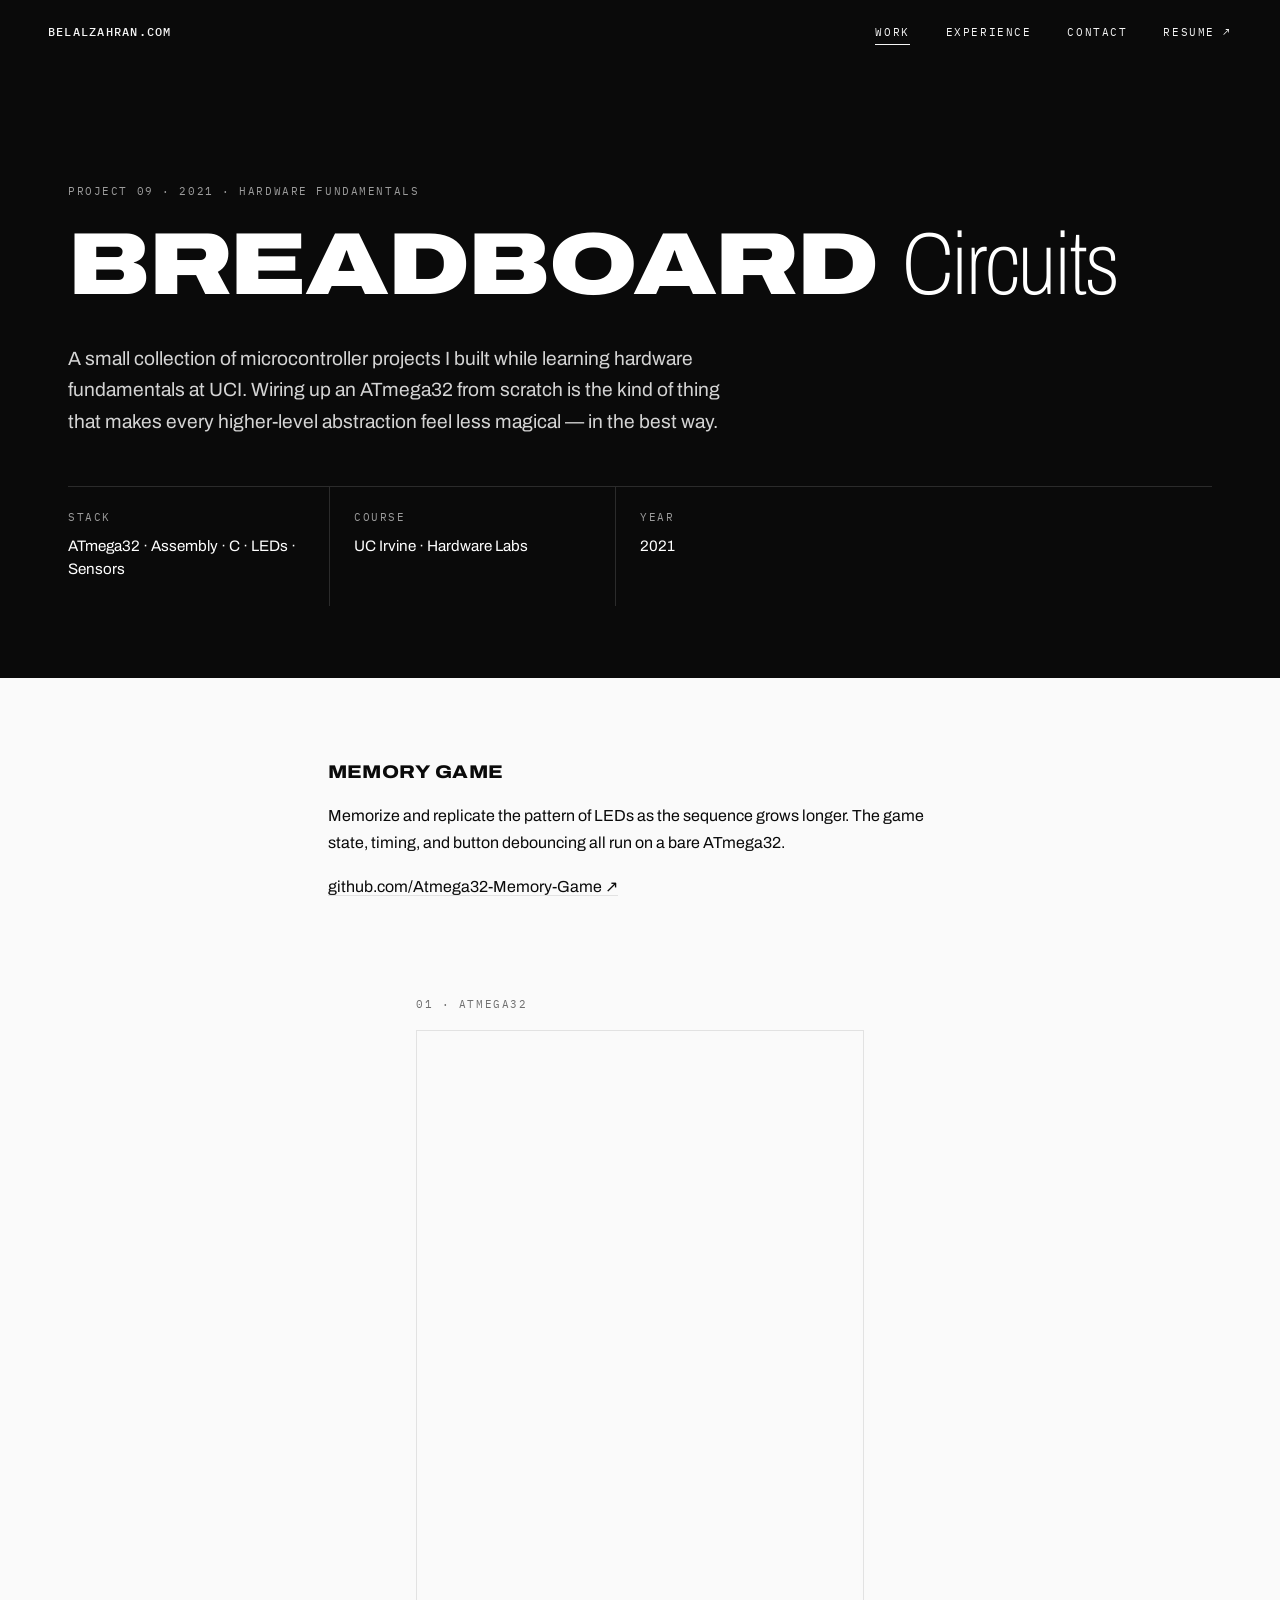
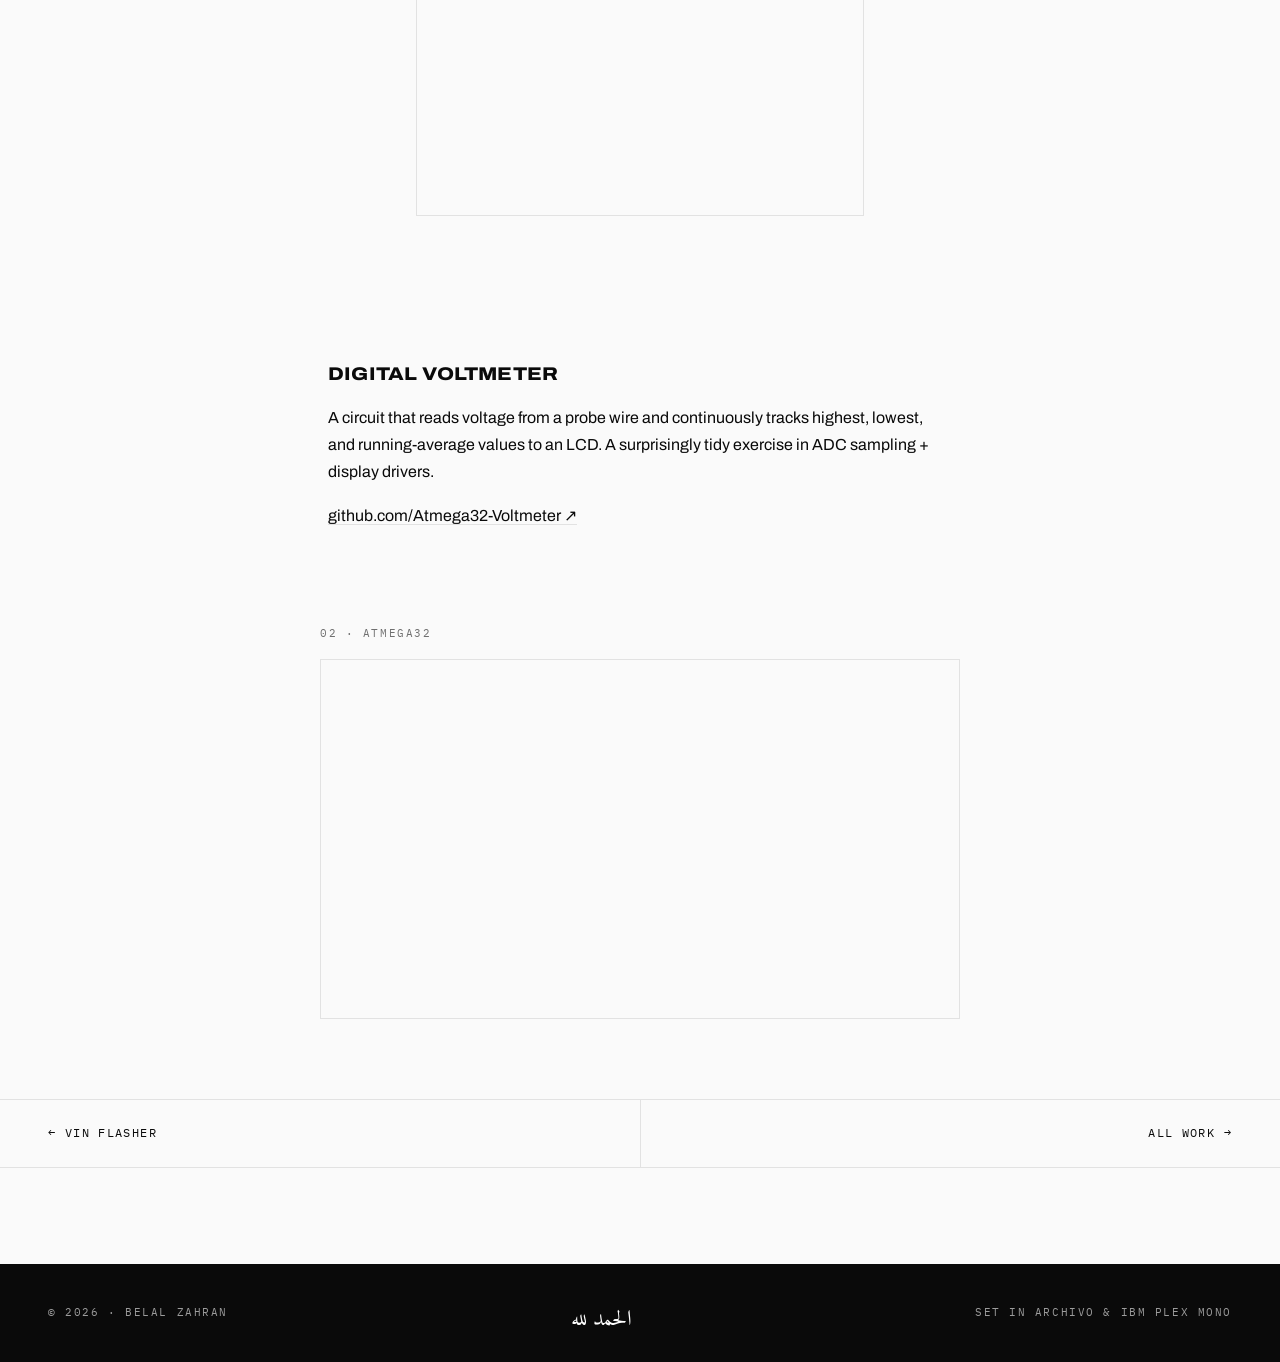
==== commit 648f8cab: "chore: checkpoint uncommitted black-and-white redesign before dark rebuild" ====
--- a/circuits.html
+++ b/circuits.html
@@ -8,14 +8,11 @@
 	<meta name="description" content="Breadboard and microcontroller projects from Belal's hardware fundamentals coursework at UCI." />
 	<link rel="preconnect" href="https://fonts.googleapis.com">
 	<link rel="preconnect" href="https://fonts.gstatic.com" crossorigin>
-	<link href="https://fonts.googleapis.com/css2?family=Fraunces:ital,opsz,wght,SOFT,WONK@0,9..144,100..900,30..100,0..1;1,9..144,100..900,30..100,0..1&family=JetBrains+Mono:wght@400;500&family=Amiri+Quran&display=swap" rel="stylesheet">
+	<link href="https://fonts.googleapis.com/css2?family=Archivo:ital,wdth,wght@0,62..125,100..900;1,62..125,100..900&family=IBM+Plex+Mono:wght@400;500&family=Amiri+Quran&display=swap" rel="stylesheet">
 	<link rel="stylesheet" href="css/site.css">
 	<script src="config.js" defer></script>
 </head>
 <body>
-
-<div class="bg-glow" aria-hidden="true"></div>
-<div class="grain" aria-hidden="true"></div>
 
 <nav class="nav" role="navigation" aria-label="Primary">
 	<a href="index.html" class="nav__brand">belalzahran<i>.</i>com</a>
@@ -23,106 +20,100 @@
 		<a href="index.html#work" class="hide-sm is-active">Work</a>
 		<a href="Experience.html">Experience</a>
 		<a href="contact.html">Contact</a>
-		<a href="#" class="nav__resume" id="resume-link" target="_blank" rel="noopener">Resume <span aria-hidden="true">↗</span></a>
+		<a href="#" id="resume-link" target="_blank" rel="noopener">Resume <span aria-hidden="true">↗</span></a>
 	</div>
 </nav>
 
-<header class="section wrap project-hero">
-	<span class="mono">Project 09 · 2021 · Hardware Fundamentals</span>
-	<h1>Breadboard <em>Circuits</em>.</h1>
-	<p class="hero__deck" style="margin-top: 1.5rem; max-width: 62ch;">
-		A small collection of microcontroller projects I built while learning
-		hardware fundamentals at UCI. Wiring up an ATmega32 from scratch is
-		the kind of thing that makes every higher-level abstraction feel less
-		magical — in the best way.
-	</p>
-	<div class="project-hero__meta">
-		<div class="hero__meta-cell">
-			<span class="mono">Stack</span>
-			<span class="val">ATmega32 · Assembly · C · LEDs · Sensors</span>
-		</div>
-		<div class="hero__meta-cell">
-			<span class="mono">Course</span>
-			<span class="val">UC Irvine · Hardware Labs</span>
-		</div>
-		<div class="hero__meta-cell">
-			<span class="mono">Year</span>
-			<span class="val">2021</span>
+<header class="plate">
+	<div class="wrap p-hero">
+		<span class="mono">Project 09 · 2021 · Hardware Fundamentals</span>
+		<h1>Breadboard <em>Circuits</em></h1>
+		<p class="hero__deck" style="max-width: 62ch;">
+			A small collection of microcontroller projects I built while learning
+			hardware fundamentals at UCI. Wiring up an ATmega32 from scratch is
+			the kind of thing that makes every higher-level abstraction feel less
+			magical — in the best way.
+		</p>
+		<div class="p-meta">
+			<div class="hero__meta-cell">
+				<span class="mono">Stack</span>
+				<span class="val">ATmega32 · Assembly · C · LEDs · Sensors</span>
+			</div>
+			<div class="hero__meta-cell">
+				<span class="mono">Course</span>
+				<span class="val">UC Irvine · Hardware Labs</span>
+			</div>
+			<div class="hero__meta-cell">
+				<span class="mono">Year</span>
+				<span class="val">2021</span>
+			</div>
 		</div>
 	</div>
 </header>
 
-<!-- Memory Game -->
-<section class="section wrap">
-	<div class="sec-head">
-		<h2>Memory Game</h2>
-		<span class="mono">01 · ATmega32</span>
-	</div>
-	<div class="project-body" style="margin: 0 auto;">
-		<p>
-			Memorize and replicate the pattern of LEDs as the sequence grows
-			longer. The game state, timing, and button debouncing all run on a
-			bare ATmega32.
-		</p>
-		<p><a href="https://github.com/belalzahran/Atmega32-Memory-Game" target="_blank" rel="noopener">github.com/Atmega32-Memory-Game ↗</a></p>
-	</div>
-	<div class="project-media" style="max-width: 520px;">
-		<div class="video" style="padding-bottom: 175.9%;">
-			<script src="https://fast.wistia.com/embed/medias/uy6r1vt365.jsonp" async></script>
-			<script src="https://fast.wistia.com/assets/external/E-v1.js" async></script>
-			<div class="wistia_responsive_padding" style="padding:175.9% 0 0 0;position:relative;">
-				<div class="wistia_responsive_wrapper" style="height:100%;left:0;position:absolute;top:0;width:100%;">
-					<div class="wistia_embed wistia_async_uy6r1vt365 seo=true videoFoam=true" style="height:100%;position:relative;width:100%">
-						<div class="wistia_swatch" style="height:100%;left:0;opacity:0;overflow:hidden;position:absolute;top:0;transition:opacity 200ms;width:100%;">
-							<img src="https://fast.wistia.com/embed/medias/uy6r1vt365/swatch" style="filter:blur(5px);height:100%;object-fit:contain;width:100%;" alt="" aria-hidden="true" onload="this.parentNode.style.opacity=1;" />
-						</div>
+<div class="prose">
+	<h3>Memory Game</h3>
+	<p>
+		Memorize and replicate the pattern of LEDs as the sequence grows
+		longer. The game state, timing, and button debouncing all run on a
+		bare ATmega32.
+	</p>
+	<p><a href="https://github.com/belalzahran/Atmega32-Memory-Game" target="_blank" rel="noopener">github.com/Atmega32-Memory-Game ↗</a></p>
+</div>
+
+<div class="media" style="max-width: 34rem;">
+	<span class="mono">01 · ATmega32</span>
+	<div class="video">
+		<script src="https://fast.wistia.com/embed/medias/uy6r1vt365.jsonp" async></script>
+		<script src="https://fast.wistia.com/assets/external/E-v1.js" async></script>
+		<div class="wistia_responsive_padding" style="padding:175.9% 0 0 0;position:relative;">
+			<div class="wistia_responsive_wrapper" style="height:100%;left:0;position:absolute;top:0;width:100%;">
+				<div class="wistia_embed wistia_async_uy6r1vt365 seo=true videoFoam=true" style="height:100%;position:relative;width:100%">
+					<div class="wistia_swatch" style="height:100%;left:0;opacity:0;overflow:hidden;position:absolute;top:0;transition:opacity 200ms;width:100%;">
+						<img src="https://fast.wistia.com/embed/medias/uy6r1vt365/swatch" style="filter:blur(5px);height:100%;object-fit:contain;width:100%;" alt="" aria-hidden="true" onload="this.parentNode.style.opacity=1;" />
 					</div>
 				</div>
 			</div>
 		</div>
 	</div>
-</section>
+</div>
 
-<!-- Digital Voltmeter -->
-<section class="section wrap">
-	<div class="sec-head">
-		<h2>Digital Voltmeter</h2>
-		<span class="mono">02 · ATmega32</span>
-	</div>
-	<div class="project-body" style="margin: 0 auto;">
-		<p>
-			A circuit that reads voltage from a probe wire and continuously
-			tracks highest, lowest, and running-average values to an LCD.
-			A surprisingly tidy exercise in ADC sampling + display drivers.
-		</p>
-		<p><a href="https://github.com/belalzahran/Atmega32-Voltmeter" target="_blank" rel="noopener">github.com/Atmega32-Voltmeter ↗</a></p>
-	</div>
-	<div class="project-media" style="max-width: 720px;">
-		<div class="video" style="padding-bottom: 56.25%;">
-			<script src="https://fast.wistia.com/embed/medias/1t1pscyq0q.jsonp" async></script>
-			<script src="https://fast.wistia.com/assets/external/E-v1.js" async></script>
-			<div class="wistia_responsive_padding" style="padding:56.25% 0 0 0;position:relative;">
-				<div class="wistia_responsive_wrapper" style="height:100%;left:0;position:absolute;top:0;width:100%;">
-					<div class="wistia_embed wistia_async_1t1pscyq0q seo=true videoFoam=true" style="height:100%;position:relative;width:100%">
-						<div class="wistia_swatch" style="height:100%;left:0;opacity:0;overflow:hidden;position:absolute;top:0;transition:opacity 200ms;width:100%;">
-							<img src="https://fast.wistia.com/embed/medias/1t1pscyq0q/swatch" style="filter:blur(5px);height:100%;object-fit:contain;width:100%;" alt="" aria-hidden="true" onload="this.parentNode.style.opacity=1;" />
-						</div>
+<div class="prose">
+	<h3>Digital Voltmeter</h3>
+	<p>
+		A circuit that reads voltage from a probe wire and continuously
+		tracks highest, lowest, and running-average values to an LCD.
+		A surprisingly tidy exercise in ADC sampling + display drivers.
+	</p>
+	<p><a href="https://github.com/belalzahran/Atmega32-Voltmeter" target="_blank" rel="noopener">github.com/Atmega32-Voltmeter ↗</a></p>
+</div>
+
+<div class="media" style="max-width: 46rem;">
+	<span class="mono">02 · ATmega32</span>
+	<div class="video">
+		<script src="https://fast.wistia.com/embed/medias/1t1pscyq0q.jsonp" async></script>
+		<script src="https://fast.wistia.com/assets/external/E-v1.js" async></script>
+		<div class="wistia_responsive_padding" style="padding:56.25% 0 0 0;position:relative;">
+			<div class="wistia_responsive_wrapper" style="height:100%;left:0;position:absolute;top:0;width:100%;">
+				<div class="wistia_embed wistia_async_1t1pscyq0q seo=true videoFoam=true" style="height:100%;position:relative;width:100%">
+					<div class="wistia_swatch" style="height:100%;left:0;opacity:0;overflow:hidden;position:absolute;top:0;transition:opacity 200ms;width:100%;">
+						<img src="https://fast.wistia.com/embed/medias/1t1pscyq0q/swatch" style="filter:blur(5px);height:100%;object-fit:contain;width:100%;" alt="" aria-hidden="true" onload="this.parentNode.style.opacity=1;" />
 					</div>
 				</div>
 			</div>
 		</div>
 	</div>
-</section>
+</div>
 
-<nav class="project-nav wrap" aria-label="Project navigation">
+<nav class="p-nav" aria-label="Project navigation">
 	<a href="vinflash.html">← VIN Flasher</a>
 	<a href="index.html#work">All Work →</a>
 </nav>
 
-<footer class="wrap foot">
+<footer class="foot">
 	<span class="mono">© 2026 · Belal Zahran</span>
 	<span class="arabic" aria-label="Alhamdulillah">الحمد لله</span>
-	<span class="mono">Set in Fraunces &amp; JetBrains Mono</span>
+	<span class="mono">Set in Archivo &amp; IBM Plex Mono</span>
 </footer>
 
 <script>
--- a/css/site.css
+++ b/css/site.css
@@ -1,793 +1,769 @@
 /* ============================================================
-   belalzahran.com — Editorial Terminal
-   ------------------------------------------------------------
-   Fraunces (display + body) · JetBrains Mono (captions) · Amiri Quran (Arabic)
+   belalzahran.com — "Engineering Print"
+   Pure black & white. Typography and inversion are the palette.
+   Archivo (variable width/weight) + IBM Plex Mono + Amiri Quran
    ============================================================ */
 
-/* --- Reset ------------------------------------------------- */
+:root {
+	--ink: #0a0a0a;
+	--paper: #fafafa;
+	--line: #e2e2e2;
+	--line-inv: #2b2b2b;
+	--muted: #6f6f6f;
+	--muted-inv: #9c9c9c;
+	--font-body: 'Archivo', 'Helvetica Neue', Arial, sans-serif;
+	--font-mono: 'IBM Plex Mono', 'SFMono-Regular', Menlo, monospace;
+	--font-arabic: 'Amiri Quran', 'Amiri', 'Traditional Arabic', serif;
+	--wrap: 1240px;
+	--pad: clamp(1.25rem, 4vw, 3rem);
+}
+
 *, *::before, *::after { box-sizing: border-box; }
 html, body, h1, h2, h3, h4, p, ul, ol, figure, blockquote { margin: 0; padding: 0; }
-ul, ol { list-style: none; }
 img, video { display: block; max-width: 100%; height: auto; }
 a { color: inherit; text-decoration: none; }
-button { font: inherit; color: inherit; background: none; border: 0; cursor: pointer; }
-
-/* --- Theme ------------------------------------------------- */
-:root {
-  --bg:        #10100E;
-  --bg-deep:   #0A0A08;
-  --surface:   #1A1713;
-  --surface-2: #221E18;
-  --fg:        #EDE4D3;
-  --fg-dim:    #C9BFAD;
-  --muted:     #8C8172;
-  --faint:     rgba(237, 228, 211, 0.10);
-  --rule:      rgba(237, 228, 211, 0.14);
-  --rule-strong: rgba(237, 228, 211, 0.28);
-  --accent:    #C9A56E;
-  --accent-hot:#E8C17A;
-  --accent-dim:#8A7A55;
-
-  --font-display: 'Fraunces', 'Iowan Old Style', 'Palatino', serif;
-  --font-body:    'Fraunces', 'Iowan Old Style', 'Palatino', serif;
-  --font-mono:    'JetBrains Mono', 'SF Mono', ui-monospace, monospace;
-  --font-arabic:  'Amiri Quran', 'Amiri', 'Traditional Arabic', serif;
-
-  --ease:    cubic-bezier(.22, 1, .36, 1);
-  --ease-in: cubic-bezier(.7, 0, .84, 0);
-
-  --pad: clamp(1.25rem, 3vw, 2.5rem);
-  --max: 1320px;
-}
-
-/* --- Base -------------------------------------------------- */
-html { scroll-behavior: smooth; -webkit-text-size-adjust: 100%; }
+
+html { scroll-behavior: smooth; }
+@media (prefers-reduced-motion: reduce) {
+	html { scroll-behavior: auto; }
+}
+
 body {
-  font-family: var(--font-body);
-  font-variation-settings: "opsz" 14, "SOFT" 50, "WONK" 0;
-  font-weight: 400;
-  font-size: clamp(1rem, 0.6vw + 0.9rem, 1.125rem);
-  line-height: 1.55;
-  color: var(--fg);
-  background: var(--bg);
-  text-rendering: optimizeLegibility;
-  -webkit-font-smoothing: antialiased;
-  overflow-x: hidden;
-}
-
-::selection { background: var(--accent); color: var(--bg); }
-
-/* --- Grain overlay ---------------------------------------- */
-.grain {
-  position: fixed; inset: 0;
-  pointer-events: none;
-  z-index: 1000;
-  opacity: 0.09;
-  mix-blend-mode: overlay;
-  background-image: url("data:image/svg+xml;utf8,<svg xmlns='http://www.w3.org/2000/svg' width='240' height='240'><filter id='n'><feTurbulence type='fractalNoise' baseFrequency='.9' numOctaves='2' stitchTiles='stitch'/><feColorMatrix values='0 0 0 0 0.93  0 0 0 0 0.89  0 0 0 0 0.82  0 0 0 .6 0'/></filter><rect width='100%' height='100%' filter='url(%23n)'/></svg>");
-}
-
-/* --- Vignette / background glow --------------------------- */
-.bg-glow {
-  position: fixed; inset: 0;
-  pointer-events: none;
-  z-index: -1;
-  background:
-    radial-gradient(ellipse 80% 60% at 50% -10%, rgba(201, 165, 110, 0.10), transparent 55%),
-    radial-gradient(ellipse 60% 40% at 100% 100%, rgba(201, 165, 110, 0.05), transparent 60%),
-    linear-gradient(180deg, var(--bg), var(--bg-deep));
-}
-
-/* --- Typography ------------------------------------------- */
-h1, h2, h3, h4 {
-  font-family: var(--font-display);
-  font-weight: 500;
-  line-height: 1.02;
-  letter-spacing: -0.015em;
-  font-variation-settings: "opsz" 144, "SOFT" 30, "WONK" 0;
-}
-
-.display {
-  font-family: var(--font-display);
-  font-weight: 400;
-  font-variation-settings: "opsz" 144, "SOFT" 40, "WONK" 1;
-  line-height: 0.92;
-  letter-spacing: -0.035em;
-}
-
-.serif-italic {
-  font-style: italic;
-  font-variation-settings: "opsz" 144, "SOFT" 100, "WONK" 1;
-}
+	background: var(--paper);
+	color: var(--ink);
+	font-family: var(--font-body);
+	font-size: 1.0625rem;
+	line-height: 1.6;
+	font-weight: 400;
+	-webkit-font-smoothing: antialiased;
+	text-rendering: optimizeLegibility;
+}
+
+::selection { background: var(--ink); color: var(--paper); }
+
+:focus-visible {
+	outline: 2px solid currentColor;
+	outline-offset: 3px;
+}
+
+/* ---------- Type utilities ---------- */
 
 .mono {
-  font-family: var(--font-mono);
-  font-weight: 400;
-  font-size: 0.7rem;
-  letter-spacing: 0.12em;
-  text-transform: uppercase;
-  color: var(--muted);
+	font-family: var(--font-mono);
+	font-size: 0.7rem;
+	font-weight: 400;
+	letter-spacing: 0.14em;
+	text-transform: uppercase;
 }
 
 .arabic {
-  font-family: var(--font-arabic);
-  direction: rtl;
-  line-height: 1.8;
-  color: var(--accent);
-}
-
-/* --- Layout ----------------------------------------------- */
+	font-family: var(--font-arabic);
+	font-weight: 400;
+}
+
+.muted { color: var(--muted); }
+
 .wrap {
-  max-width: var(--max);
-  margin: 0 auto;
-  padding-left: var(--pad);
-  padding-right: var(--pad);
-}
-
-.section {
-  position: relative;
-  padding: clamp(4rem, 10vw, 8rem) 0;
-  border-top: 1px solid var(--rule);
-}
-
-.section:first-of-type { border-top: 0; }
-
-.rule { height: 1px; background: var(--rule); width: 100%; }
-
-/* --- Navigation ------------------------------------------- */
+	max-width: var(--wrap);
+	margin: 0 auto;
+	padding-left: var(--pad);
+	padding-right: var(--pad);
+}
+
+.hide-sm { display: inline-block; }
+@media (max-width: 640px) { .hide-sm { display: none; } }
+
+/* ---------- Nav (self-inverting via blend mode) ---------- */
+
 .nav {
-  position: fixed;
-  top: 0; left: 0; right: 0;
-  z-index: 100;
-  padding: 1rem var(--pad);
-  display: flex;
-  align-items: center;
-  justify-content: space-between;
-  backdrop-filter: blur(12px) saturate(140%);
-  -webkit-backdrop-filter: blur(12px) saturate(140%);
-  background: linear-gradient(180deg, rgba(16, 16, 14, 0.72), rgba(16, 16, 14, 0.30));
-  border-bottom: 1px solid var(--rule);
-}
+	position: fixed;
+	top: 0; left: 0; right: 0;
+	z-index: 100;
+	display: flex;
+	justify-content: space-between;
+	align-items: baseline;
+	padding: 1.35rem var(--pad);
+	color: #fff;
+	mix-blend-mode: difference;
+	pointer-events: none;
+}
+.nav a { pointer-events: auto; }
 
 .nav__brand {
-  font-family: var(--font-display);
-  font-weight: 500;
-  font-size: 1rem;
-  letter-spacing: 0.01em;
-  font-variation-settings: "opsz" 14;
-}
-.nav__brand i { color: var(--accent); font-style: normal; }
+	font-family: var(--font-mono);
+	font-size: 0.78rem;
+	letter-spacing: 0.1em;
+	text-transform: uppercase;
+	font-weight: 500;
+}
+.nav__brand i { font-style: normal; }
 
 .nav__links {
-  display: flex;
-  gap: clamp(1rem, 2vw, 2rem);
-  align-items: center;
-}
-.nav__links a {
-  font-family: var(--font-mono);
-  font-size: 0.72rem;
-  letter-spacing: 0.18em;
-  text-transform: uppercase;
-  color: var(--fg-dim);
-  position: relative;
-  padding: 0.4rem 0;
-  transition: color .3s var(--ease);
-}
-.nav__links a::after {
-  content: "";
-  position: absolute;
-  left: 0; right: 100%;
-  bottom: 0.15rem;
-  height: 1px;
-  background: var(--accent);
-  transition: right .4s var(--ease);
-}
-.nav__links a:hover { color: var(--fg); }
-.nav__links a:hover::after { right: 0; }
-.nav__links a.is-active { color: var(--accent); }
-.nav__links a.is-active::after { right: 0; }
-
-.nav__resume {
-  display: inline-flex;
-  align-items: center;
-  gap: 0.4rem;
-  padding: 0.45rem 0.9rem;
-  border: 1px solid var(--rule-strong);
-  border-radius: 999px;
-  transition: background .3s var(--ease), border-color .3s var(--ease);
-}
-.nav__resume:hover { background: var(--accent); color: var(--bg); border-color: var(--accent); }
-.nav__resume:hover::after { display: none; }
-
-@media (max-width: 720px) {
-  .nav__links .hide-sm { display: none; }
-}
-
-/* --- Hero / Magazine Cover -------------------------------- */
+	display: flex;
+	gap: clamp(1.1rem, 3vw, 2.25rem);
+	font-family: var(--font-mono);
+	font-size: 0.7rem;
+	letter-spacing: 0.14em;
+	text-transform: uppercase;
+}
+.nav__links a { border-bottom: 1px solid transparent; padding-bottom: 2px; }
+.nav__links a:hover,
+.nav__links a.is-active { border-bottom-color: currentColor; }
+
+/* ---------- Black plate (hero / page headers / footer) ---------- */
+
+.plate {
+	background: var(--ink);
+	color: #fff;
+}
+.plate .muted { color: var(--muted-inv); }
+.plate a:hover { opacity: 0.75; }
+
+/* ---------- Landing hero ---------- */
+
 .hero {
-  position: relative;
-  min-height: 100svh;
-  padding-top: 8rem;
-  padding-bottom: 4rem;
-  display: flex;
-  flex-direction: column;
-  justify-content: space-between;
+	position: relative;
+	display: flex;
+	flex-direction: column;
+	justify-content: flex-end;
+	min-height: 94svh;
+	padding-top: 7rem;
+	overflow: hidden;
+}
+
+.hero__inner {
+	max-width: var(--wrap);
+	width: 100%;
+	margin: 0 auto;
+	padding: 0 var(--pad);
 }
 
 .hero__masthead {
-  display: flex;
-  justify-content: space-between;
-  align-items: baseline;
-  gap: 1rem;
-  margin-bottom: clamp(3rem, 12vw, 8rem);
-  padding-bottom: 1rem;
-  border-bottom: 1px solid var(--rule);
-}
-.hero__masthead .mono { color: var(--fg-dim); }
+	display: flex;
+	justify-content: space-between;
+	gap: 1rem;
+	flex-wrap: wrap;
+	color: var(--muted-inv);
+	padding-bottom: 3rem;
+}
+
+.hero__ghost {
+	position: absolute;
+	top: 42%;
+	right: -2%;
+	transform: translateY(-50%);
+	font-size: clamp(13rem, 34vw, 28rem);
+	line-height: 1;
+	color: transparent;
+	-webkit-text-stroke: 1px rgba(255, 255, 255, 0.22);
+	user-select: none;
+	pointer-events: none;
+}
+@supports not (-webkit-text-stroke: 1px black) {
+	.hero__ghost { color: rgba(255, 255, 255, 0.07); }
+}
 
 .hero__title {
-  font-size: clamp(3.75rem, 16vw, 13.5rem);
-  letter-spacing: -0.05em;
-}
-.hero__title .l1, .hero__title .l2 {
-  display: block;
-  overflow: hidden;
-}
-.hero__title .ital {
-  font-style: italic;
-  font-variation-settings: "opsz" 144, "SOFT" 100, "WONK" 1;
-  color: var(--accent);
-}
+	position: relative;
+	font-weight: 900;
+	font-stretch: 125%;
+	text-transform: uppercase;
+	letter-spacing: -0.015em;
+	line-height: 0.9;
+	font-size: clamp(3.2rem, 12vw, 10rem);
+}
+.hero__title span { display: block; }
+.hero__title .l2 { font-stretch: 78%; font-weight: 100; }
 
 .hero__deck {
-  font-family: var(--font-display);
-  font-style: italic;
-  font-weight: 400;
-  font-size: clamp(1.1rem, 1.6vw, 1.5rem);
-  font-variation-settings: "opsz" 24, "SOFT" 100, "WONK" 1;
-  line-height: 1.45;
-  color: var(--fg-dim);
-  max-width: 40ch;
-  margin-top: 2rem;
-}
-
+	position: relative;
+	max-width: 58ch;
+	margin: 2.25rem 0 3.5rem;
+	font-size: clamp(1rem, 1.6vw, 1.2rem);
+	line-height: 1.65;
+	color: #d4d4d4;
+}
+.hero__deck em { font-style: normal; font-weight: 700; color: inherit; }
+
+/* Hero meta: drawing title-block table */
 .hero__meta {
-  display: grid;
-  grid-template-columns: repeat(auto-fit, minmax(180px, 1fr));
-  gap: 1.5rem;
-  margin-top: 3rem;
-  padding-top: 1.5rem;
-  border-top: 1px solid var(--rule);
-}
-.hero__meta-cell .mono { display: block; margin-bottom: 0.25rem; }
-.hero__meta-cell .val {
-  font-family: var(--font-display);
-  font-size: 1rem;
-  font-variation-settings: "opsz" 14;
-  color: var(--fg);
-}
-.hero__meta-cell .val a { border-bottom: 1px solid var(--rule-strong); }
-.hero__meta-cell .val a:hover { color: var(--accent); border-color: var(--accent); }
-
-.hero__sig {
-  position: absolute;
-  top: 7.2rem;
-  right: var(--pad);
-  font-size: 2.6rem;
-  opacity: 0.9;
-}
-
-/* --- Marquee ---------------------------------------------- */
+	position: relative;
+	display: grid;
+	grid-template-columns: repeat(4, 1fr);
+	border-top: 1px solid var(--line-inv);
+}
+.hero__meta-cell {
+	display: flex;
+	flex-direction: column;
+	gap: 0.5rem;
+	padding: 1.4rem 1.5rem 1.6rem 0;
+	border-right: 1px solid var(--line-inv);
+	margin-right: 1.5rem;
+}
+.hero__meta-cell:last-child { border-right: none; margin-right: 0; }
+.hero__meta-cell .mono { color: var(--muted-inv); }
+.hero__meta-cell .val { font-size: 0.95rem; line-height: 1.5; }
+.hero__meta-cell .val a { border-bottom: 1px solid var(--line-inv); }
+
+@media (max-width: 900px) {
+	.hero__meta { grid-template-columns: 1fr 1fr; }
+	.hero__meta-cell { border-bottom: 1px solid var(--line-inv); }
+	.hero__meta-cell:nth-child(even) { border-right: none; margin-right: 0; }
+	.hero__meta-cell:nth-child(n+3) { border-bottom: none; }
+}
+@media (max-width: 480px) {
+	.hero__meta { grid-template-columns: 1fr; }
+	.hero__meta-cell { border-right: none; margin-right: 0; border-bottom: 1px solid var(--line-inv); }
+	.hero__meta-cell:last-child { border-bottom: none; }
+}
+
+/* ---------- Marquee (bottom edge of the plate) ---------- */
+
 .marquee {
-  border-top: 1px solid var(--rule);
-  border-bottom: 1px solid var(--rule);
-  overflow: hidden;
-  padding: 1.25rem 0;
-  background: var(--surface);
+	background: var(--ink);
+	color: var(--muted-inv);
+	border-top: 1px solid var(--line-inv);
+	overflow: hidden;
+	white-space: nowrap;
 }
 .marquee__track {
-  display: flex;
-  gap: 3rem;
-  white-space: nowrap;
-  animation: marquee 40s linear infinite;
-  font-family: var(--font-display);
-  font-style: italic;
-  font-variation-settings: "opsz" 144, "SOFT" 100, "WONK" 1;
-  font-size: clamp(1.5rem, 3.5vw, 2.75rem);
-  letter-spacing: -0.02em;
-  color: var(--fg);
-  will-change: transform;
-}
-.marquee__track span { display: inline-flex; align-items: center; gap: 3rem; }
+	display: inline-block;
+	padding: 0.8rem 0;
+	font-family: var(--font-mono);
+	font-size: 0.7rem;
+	letter-spacing: 0.14em;
+	text-transform: uppercase;
+	animation: marquee 36s linear infinite;
+}
+.marquee__track span { margin-right: 2.25rem; }
 .marquee__track span::after {
-  content: "✦";
-  color: var(--accent);
-  font-style: normal;
-  font-size: 0.7em;
+	content: '/';
+	margin-left: 2.25rem;
+	opacity: 0.4;
 }
 @keyframes marquee {
-  from { transform: translateX(0); }
-  to   { transform: translateX(-50%); }
-}
-
-/* --- About / deck ----------------------------------------- */
+	from { transform: translateX(0); }
+	to   { transform: translateX(-50%); }
+}
+@media (prefers-reduced-motion: reduce) {
+	.marquee__track { animation: none; }
+}
+
+/* ---------- Sections ---------- */
+
+.section { padding: clamp(4rem, 9vw, 7.5rem) 0 clamp(2.5rem, 6vw, 4.5rem); }
+
+.sec-head {
+	display: flex;
+	justify-content: space-between;
+	align-items: baseline;
+	gap: 1rem;
+	flex-wrap: wrap;
+	margin-bottom: clamp(2rem, 5vw, 3.5rem);
+}
+.sec-head h2 {
+	font-weight: 900;
+	font-stretch: 125%;
+	text-transform: uppercase;
+	letter-spacing: -0.01em;
+	font-size: clamp(1.9rem, 4.5vw, 3.25rem);
+	line-height: 1;
+}
+.sec-head .mono { color: var(--muted); }
+
+/* ---------- About ---------- */
+
 .about__inner {
-  display: grid;
-  grid-template-columns: 1fr;
-  gap: 2rem;
-  align-items: start;
-}
-@media (min-width: 800px) {
-  .about__inner {
-    grid-template-columns: minmax(140px, 0.9fr) minmax(0, 2.2fr);
-    gap: 4rem;
-  }
-}
-.about__label { position: sticky; top: 6rem; }
-.about__body {
-  font-family: var(--font-display);
-  font-size: clamp(1.25rem, 2.2vw, 1.9rem);
-  line-height: 1.45;
-  font-variation-settings: "opsz" 30, "SOFT" 60, "WONK" 0;
-  color: var(--fg);
-  max-width: 38ch;
-}
-.about__body p + p { margin-top: 1.5rem; }
-.about__body em {
-  font-style: italic;
-  color: var(--accent);
-  font-variation-settings: "opsz" 30, "SOFT" 100, "WONK" 1;
-}
-
-/* --- Section heading -------------------------------------- */
-.sec-head {
-  display: flex;
-  align-items: baseline;
-  justify-content: space-between;
-  gap: 1rem;
-  margin-bottom: 3rem;
-  padding-bottom: 1rem;
-  border-bottom: 1px solid var(--rule);
-}
-.sec-head h2 {
-  font-size: clamp(1.5rem, 3vw, 2.25rem);
-  font-variation-settings: "opsz" 144, "SOFT" 40, "WONK" 1;
-  font-style: italic;
-  font-weight: 400;
-  letter-spacing: -0.02em;
-}
-.sec-head .mono { font-size: 0.7rem; }
-
-/* --- Work list (editorial) -------------------------------- */
-.work { display: grid; gap: 0; }
+	display: grid;
+	grid-template-columns: 16rem 1fr;
+	gap: 2rem;
+}
+.about__label { color: var(--muted); }
+.about__body p {
+	max-width: 62ch;
+	font-size: clamp(1.05rem, 1.8vw, 1.3rem);
+	line-height: 1.65;
+}
+.about__body p + p { margin-top: 1.4rem; }
+.about__body em { font-style: normal; font-weight: 700; }
+@media (max-width: 760px) {
+	.about__inner { grid-template-columns: 1fr; }
+}
+
+/* ---------- Work index (full-bleed inverting rows) ---------- */
+
+.work { border-top: 1px solid var(--line); }
 
 .work__item {
-  position: relative;
-  padding: clamp(1.5rem, 3vw, 2.5rem) 0;
-  border-bottom: 1px solid var(--rule);
-  display: grid;
-  grid-template-columns: 60px 1fr;
-  gap: clamp(1rem, 3vw, 3rem);
-  align-items: start;
-  transition: background .5s var(--ease);
-}
-.work__item:hover { background: linear-gradient(90deg, transparent, rgba(201, 165, 110, 0.04), transparent); }
-
-@media (min-width: 900px) {
-  .work__item { grid-template-columns: 72px 1.4fr 1fr; }
+	display: grid;
+	grid-template-columns: 4.5rem 1fr 17rem;
+	gap: clamp(1.25rem, 3vw, 2.5rem);
+	align-items: start;
+	max-width: var(--wrap);
+	margin: 0 auto;
+	padding: clamp(1.75rem, 4vw, 2.75rem) var(--pad);
+	border-bottom: 1px solid var(--line);
+	transition: background-color 0.22s ease, color 0.22s ease;
+}
+@media (hover: hover) {
+	.work__item:hover { background: var(--ink); color: #fff; }
+	.work__item:hover .work__num,
+	.work__item:hover .work__desc,
+	.work__item:hover .work__side .mono { color: var(--muted-inv); }
+	.work__item:hover .work__stack li { border-color: var(--line-inv); }
 }
 
 .work__num {
-  font-family: var(--font-mono);
-  font-size: 0.75rem;
-  letter-spacing: 0.18em;
-  color: var(--accent);
-  padding-top: 0.35rem;
-}
-
-.work__main { display: flex; flex-direction: column; gap: 0.5rem; min-width: 0; }
+	font-family: var(--font-mono);
+	font-size: 0.7rem;
+	letter-spacing: 0.14em;
+	padding-top: 0.55rem;
+	color: var(--muted);
+	transition: color 0.22s ease;
+}
+
 .work__name {
-  font-size: clamp(1.5rem, 3.2vw, 2.5rem);
-  font-variation-settings: "opsz" 144, "SOFT" 40, "WONK" 1;
-  letter-spacing: -0.03em;
-  font-weight: 500;
-  line-height: 1.02;
-}
-.work__name a {
-  display: inline-flex;
-  align-items: baseline;
-  gap: 0.35em;
-  transition: color .35s var(--ease);
-}
-.work__name a::after {
-  content: "↗";
-  font-size: 0.5em;
-  color: var(--accent);
-  transition: transform .4s var(--ease);
-  display: inline-block;
-}
-.work__name a:hover { color: var(--accent); }
-.work__name a:hover::after { transform: translate(4px, -4px); }
+	font-weight: 800;
+	font-stretch: 110%;
+	font-size: clamp(1.35rem, 3vw, 2.1rem);
+	line-height: 1.05;
+	letter-spacing: -0.01em;
+	text-transform: uppercase;
+}
+.work__name em {
+	display: block;
+	font-style: normal;
+	font-weight: 100;
+	font-stretch: 78%;
+	text-transform: none;
+	letter-spacing: 0.01em;
+	font-size: 0.72em;
+	margin-top: 0.3rem;
+}
 
 .work__desc {
-  font-family: var(--font-display);
-  font-style: italic;
-  font-variation-settings: "opsz" 30, "SOFT" 100, "WONK" 0;
-  font-size: clamp(1rem, 1.2vw, 1.125rem);
-  color: var(--fg-dim);
-  max-width: 58ch;
-  line-height: 1.45;
-}
+	max-width: 56ch;
+	margin-top: 0.9rem;
+	font-size: 0.98rem;
+	color: var(--muted);
+	transition: color 0.22s ease;
+}
+.work__desc .mono { font-size: 0.8em; letter-spacing: 0.04em; text-transform: none; }
 
 .work__side {
-  display: flex;
-  flex-direction: column;
-  gap: 0.5rem;
-  padding-top: 0.5rem;
-}
-.work__side .mono { color: var(--muted); font-size: 0.68rem; }
+	display: flex;
+	flex-direction: column;
+	gap: 0.9rem;
+	padding-top: 0.4rem;
+}
+.work__side .mono { color: var(--muted); transition: color 0.22s ease; }
+
 .work__stack {
-  display: flex;
-  flex-wrap: wrap;
-  gap: 0.35rem 0.6rem;
-  margin-top: 0.35rem;
+	list-style: none;
+	display: flex;
+	flex-wrap: wrap;
+	gap: 0.4rem;
 }
 .work__stack li {
-  font-family: var(--font-mono);
-  font-size: 0.68rem;
-  letter-spacing: 0.06em;
-  color: var(--fg-dim);
-  padding: 0.15rem 0.55rem;
-  border: 1px solid var(--rule);
-  border-radius: 999px;
+	font-family: var(--font-mono);
+	font-size: 0.62rem;
+	letter-spacing: 0.08em;
+	text-transform: uppercase;
+	border: 1px solid var(--line);
+	padding: 0.28rem 0.55rem;
+	transition: border-color 0.22s ease;
 }
 
 .work__thumb {
-  grid-column: 2 / -1;
-  margin-top: 1rem;
-  border: 1px solid var(--rule);
-  border-radius: 4px;
-  overflow: hidden;
-  aspect-ratio: 16 / 9;
-  background: var(--surface);
-  position: relative;
+	grid-column: 3;
+	max-width: 15rem;
+	margin-top: 1rem;
 }
 .work__thumb img {
-  width: 100%; height: 100%;
-  object-fit: cover;
-  transition: transform 1.2s var(--ease);
-  filter: saturate(0.9) contrast(1.02);
-}
-.work__item:hover .work__thumb img { transform: scale(1.03); }
-
-/* --- Experience timeline ---------------------------------- */
+	filter: grayscale(1) contrast(1.05);
+	transition: filter 0.3s ease;
+	border: 1px solid var(--line);
+}
+.work__item:hover .work__thumb img { filter: grayscale(1) contrast(1.05); }
+.work__thumb img:hover { filter: none; }
+
+@media (max-width: 860px) {
+	.work__item { grid-template-columns: 3rem 1fr; }
+	.work__side { grid-column: 2; flex-direction: row; flex-wrap: wrap; align-items: center; gap: 0.75rem; }
+	.work__thumb { grid-column: 2; }
+}
+
+/* ---------- CV / experience ---------- */
+
+.cv { border-top: 1px solid var(--line); }
+
 .cv__role {
-  display: grid;
-  grid-template-columns: 1fr;
-  gap: 0.5rem;
-  padding: 2rem 0;
-  border-bottom: 1px solid var(--rule);
-}
-@media (min-width: 800px) {
-  .cv__role {
-    grid-template-columns: 180px 1fr;
-    gap: 2.5rem;
-    padding: 2.5rem 0;
-  }
+	display: grid;
+	grid-template-columns: 13rem 1fr;
+	gap: 2rem;
+	padding: clamp(1.75rem, 4vw, 2.5rem) 0;
+	border-bottom: 1px solid var(--line);
 }
 .cv__when {
-  font-family: var(--font-mono);
-  font-size: 0.72rem;
-  letter-spacing: 0.14em;
-  text-transform: uppercase;
-  color: var(--muted);
-  padding-top: 0.6rem;
-}
-.cv__when b { color: var(--accent); font-weight: 400; }
+	font-family: var(--font-mono);
+	font-size: 0.7rem;
+	letter-spacing: 0.14em;
+	text-transform: uppercase;
+	color: var(--muted);
+	padding-top: 0.5rem;
+}
+.cv__when b { color: var(--ink); font-weight: 500; }
 .cv__company {
-  font-size: clamp(1.25rem, 2.2vw, 1.75rem);
-  font-variation-settings: "opsz" 144, "SOFT" 40, "WONK" 1;
-  letter-spacing: -0.02em;
-  font-weight: 500;
-  line-height: 1.1;
+	font-weight: 800;
+	font-stretch: 115%;
+	text-transform: uppercase;
+	font-size: clamp(1.25rem, 2.6vw, 1.7rem);
+	line-height: 1.1;
 }
 .cv__title {
-  font-family: var(--font-display);
-  font-style: italic;
-  font-variation-settings: "opsz" 24, "SOFT" 100, "WONK" 1;
-  color: var(--accent);
-  margin-bottom: 0.75rem;
-  font-size: 1rem;
+	font-family: var(--font-mono);
+	font-size: 0.72rem;
+	letter-spacing: 0.12em;
+	text-transform: uppercase;
+	color: var(--muted);
+	margin: 0.5rem 0 1rem;
 }
 .cv__bullets {
-  display: flex;
-  flex-direction: column;
-  gap: 0.5rem;
-  color: var(--fg-dim);
-  max-width: 62ch;
-  line-height: 1.5;
+	list-style: none;
+	max-width: 66ch;
 }
 .cv__bullets li {
-  padding-left: 1.2rem;
-  position: relative;
+	position: relative;
+	padding-left: 1.4rem;
+	margin-bottom: 0.55rem;
+	font-size: 0.98rem;
+	line-height: 1.55;
 }
 .cv__bullets li::before {
-  content: "—";
-  position: absolute;
-  left: 0;
-  color: var(--accent-dim);
-}
-.cv__bullets a { color: var(--accent); border-bottom: 1px solid var(--accent-dim); }
-.cv__bullets a:hover { color: var(--accent-hot); border-color: var(--accent-hot); }
-
-/* --- Courses ---------------------------------------------- */
+	content: '';
+	position: absolute;
+	left: 0;
+	top: 0.62em;
+	width: 0.55rem;
+	height: 1px;
+	background: var(--ink);
+}
+.cv__bullets a { border-bottom: 1px solid var(--line); }
+.cv__bullets a:hover { border-bottom-color: var(--ink); }
+
+@media (max-width: 700px) {
+	.cv__role { grid-template-columns: 1fr; gap: 0.75rem; }
+}
+
+/* ---------- Skills matrix ---------- */
+
+.skills {
+	display: grid;
+	grid-template-columns: repeat(auto-fit, minmax(200px, 1fr));
+	border-top: 1px solid var(--line);
+	border-left: 1px solid var(--line);
+}
+.skills__cell {
+	padding: 1.5rem;
+	border-right: 1px solid var(--line);
+	border-bottom: 1px solid var(--line);
+}
+.skills__cell .mono { color: var(--muted); display: block; margin-bottom: 0.9rem; }
+.skills__cell ul { list-style: none; }
+.skills__cell li {
+	font-size: 0.95rem;
+	padding: 0.22rem 0;
+}
+
+/* ---------- Coursework ---------- */
+
+.courses-title {
+	font-weight: 800;
+	font-stretch: 115%;
+	text-transform: uppercase;
+	font-size: 1.35rem;
+	margin: 4rem 0 1.25rem;
+}
 .courses {
-  display: grid;
-  grid-template-columns: repeat(auto-fit, minmax(210px, 1fr));
-  gap: 0.5rem 2rem;
-  margin-top: 2rem;
+	list-style: none;
+	columns: 2;
+	column-gap: 3rem;
+	max-width: 60rem;
+	border-top: 1px solid var(--line);
+	padding-top: 0.5rem;
 }
 .courses li {
-  font-family: var(--font-mono);
-  font-size: 0.72rem;
-  letter-spacing: 0.06em;
-  color: var(--fg-dim);
-  padding: 0.5rem 0;
-  border-bottom: 1px dashed var(--rule);
-}
-.courses li b { color: var(--accent); font-weight: 400; }
-
-/* --- Contact / elsewhere ---------------------------------- */
+	font-size: 0.95rem;
+	padding: 0.5rem 0;
+	border-bottom: 1px solid var(--line);
+	break-inside: avoid;
+}
+.courses b {
+	font-family: var(--font-mono);
+	font-weight: 500;
+	font-size: 0.72rem;
+	letter-spacing: 0.08em;
+}
+@media (max-width: 640px) { .courses { columns: 1; } }
+
+/* ---------- Contact / elsewhere ---------- */
+
 .elsewhere {
-  display: grid;
-  grid-template-columns: 1fr;
-  gap: 3rem;
-  align-items: start;
-}
-@media (min-width: 900px) {
-  .elsewhere { grid-template-columns: 1.4fr 1fr; gap: 6rem; }
-}
+	display: grid;
+	grid-template-columns: 1fr 1fr;
+	gap: clamp(2rem, 6vw, 5rem);
+	align-items: start;
+}
+@media (max-width: 820px) { .elsewhere { grid-template-columns: 1fr; } }
 
 .elsewhere__pitch {
-  font-family: var(--font-display);
-  font-size: clamp(1.8rem, 4vw, 3.2rem);
-  line-height: 1.1;
-  font-variation-settings: "opsz" 144, "SOFT" 40, "WONK" 1;
-  letter-spacing: -0.025em;
-}
-.elsewhere__pitch em {
-  font-style: italic;
-  color: var(--accent);
-  font-variation-settings: "opsz" 144, "SOFT" 100, "WONK" 1;
-}
+	font-size: clamp(1.3rem, 2.6vw, 1.9rem);
+	line-height: 1.4;
+	max-width: 26ch;
+	font-weight: 300;
+}
+.elsewhere__pitch em { font-style: normal; font-weight: 800; }
+
 .elsewhere__cta {
-  display: inline-flex;
-  align-items: baseline;
-  gap: 0.5rem;
-  margin-top: 1.5rem;
-  font-family: var(--font-display);
-  font-style: italic;
-  font-size: 1.25rem;
-  color: var(--accent);
-  border-bottom: 1px solid var(--accent-dim);
-  padding-bottom: 0.2rem;
-  transition: gap .4s var(--ease);
-}
-.elsewhere__cta:hover { gap: 1rem; color: var(--accent-hot); border-color: var(--accent-hot); }
-
-.channels { display: grid; gap: 1rem; }
+	display: inline-block;
+	margin-top: 2rem;
+	font-family: var(--font-mono);
+	font-size: 0.78rem;
+	letter-spacing: 0.12em;
+	text-transform: uppercase;
+	background: var(--ink);
+	color: #fff;
+	padding: 1rem 1.5rem;
+	border: 1px solid var(--ink);
+	transition: background-color 0.2s ease, color 0.2s ease;
+}
+.elsewhere__cta:hover { background: transparent; color: var(--ink); }
+
+.channels {
+	border-top: 1px solid var(--line);
+}
 .channels a {
-  display: grid;
-  grid-template-columns: 2.2rem 1fr auto;
-  align-items: center;
-  gap: 1rem;
-  padding: 1rem 1.25rem;
-  border: 1px solid var(--rule);
-  border-radius: 6px;
-  transition: border-color .3s var(--ease), background .3s var(--ease);
-}
-.channels a:hover { border-color: var(--accent); background: var(--surface); }
+	display: grid;
+	grid-template-columns: 3rem 8rem 1fr;
+	align-items: baseline;
+	gap: 1rem;
+	padding: 1.1rem 0.75rem;
+	border-bottom: 1px solid var(--line);
+	transition: background-color 0.18s ease, color 0.18s ease;
+}
+.channels a:hover { background: var(--ink); color: #fff; }
 .channels .ico {
-  font-family: var(--font-mono);
-  font-size: 0.75rem;
-  letter-spacing: 0.1em;
-  color: var(--accent);
-  text-align: center;
+	font-family: var(--font-mono);
+	font-size: 0.72rem;
+	letter-spacing: 0.08em;
 }
 .channels .label {
-  font-family: var(--font-display);
-  font-size: 1rem;
-  font-variation-settings: "opsz" 14;
-}
-.channels .val {
-  font-family: var(--font-mono);
-  font-size: 0.75rem;
-  letter-spacing: 0.08em;
-  color: var(--fg-dim);
-}
-
-/* --- Footer ----------------------------------------------- */
+	font-family: var(--font-mono);
+	font-size: 0.7rem;
+	letter-spacing: 0.14em;
+	text-transform: uppercase;
+	color: var(--muted);
+	transition: color 0.18s ease;
+}
+.channels a:hover .label { color: var(--muted-inv); }
+.channels .val { font-size: 0.95rem; }
+@media (max-width: 520px) {
+	.channels a { grid-template-columns: 2.25rem 1fr; }
+	.channels .val { grid-column: 2; }
+}
+
+/* ---------- Contact page ---------- */
+
+.contact-grid {
+	display: grid;
+	grid-template-columns: minmax(260px, 420px) 1fr;
+	gap: clamp(2.5rem, 6vw, 5rem);
+	align-items: center;
+	padding-top: clamp(8rem, 14vw, 11rem);
+}
+@media (max-width: 860px) { .contact-grid { grid-template-columns: 1fr; } }
+
+.contact-portrait img {
+	filter: grayscale(1) contrast(1.05);
+	transition: filter 0.35s ease;
+	border: 1px solid var(--line);
+}
+.contact-portrait:hover img { filter: none; }
+.contact-portrait__cap {
+	font-family: var(--font-mono);
+	font-size: 0.68rem;
+	letter-spacing: 0.14em;
+	text-transform: uppercase;
+	color: var(--muted);
+	margin-top: 0.8rem;
+}
+
+.contact-title {
+	font-weight: 900;
+	font-stretch: 125%;
+	text-transform: uppercase;
+	letter-spacing: -0.015em;
+	line-height: 0.95;
+	font-size: clamp(2.6rem, 7vw, 5.25rem);
+	margin-top: 1.25rem;
+}
+.contact-title em {
+	display: block;
+	font-style: normal;
+	font-weight: 100;
+	font-stretch: 78%;
+	text-transform: none;
+}
+
+/* ---------- Project detail pages ---------- */
+
+.p-hero {
+	padding-top: clamp(8rem, 14vw, 11rem);
+	padding-bottom: clamp(3rem, 6vw, 4.5rem);
+}
+.p-hero .mono { color: var(--muted-inv); }
+.p-hero h1 {
+	font-weight: 900;
+	font-stretch: 125%;
+	text-transform: uppercase;
+	letter-spacing: -0.015em;
+	line-height: 0.95;
+	font-size: clamp(2.5rem, 7.5vw, 5.5rem);
+	margin-top: 1.25rem;
+}
+.p-hero h1 em {
+	font-style: normal;
+	font-weight: 100;
+	font-stretch: 78%;
+	text-transform: none;
+}
+.p-hero .hero__deck { margin-bottom: 3rem; }
+
+.p-meta {
+	display: grid;
+	grid-template-columns: repeat(4, 1fr);
+	border-top: 1px solid var(--line-inv);
+}
+@media (max-width: 900px) {
+	.p-meta { grid-template-columns: 1fr 1fr; }
+	.p-meta .hero__meta-cell:nth-child(even) { border-right: none; margin-right: 0; }
+	.p-meta .hero__meta-cell:nth-child(n+3) { border-bottom: none; }
+}
+@media (max-width: 480px) {
+	.p-meta { grid-template-columns: 1fr; }
+	.p-meta .hero__meta-cell { border-right: none; margin-right: 0; border-bottom: 1px solid var(--line-inv); }
+	.p-meta .hero__meta-cell:last-child { border-bottom: none; }
+}
+
+.prose {
+	max-width: 72ch;
+	margin: 0 auto;
+	padding: clamp(3rem, 7vw, 5rem) var(--pad) 1rem;
+}
+.prose h3 {
+	font-weight: 800;
+	font-stretch: 115%;
+	text-transform: uppercase;
+	font-size: 1.15rem;
+	letter-spacing: 0.01em;
+	margin: 2.5rem 0 0.9rem;
+}
+.prose h3:first-child { margin-top: 0; }
+.prose p { margin-bottom: 1rem; }
+.prose p, .prose li { font-size: 1rem; line-height: 1.7; }
+.prose em { font-style: normal; font-weight: 700; }
+.prose ul { list-style: none; margin: 1rem 0 1.5rem; }
+.prose ul li {
+	position: relative;
+	padding-left: 1.4rem;
+	margin-bottom: 0.5rem;
+}
+.prose ul li::before {
+	content: '';
+	position: absolute;
+	left: 0;
+	top: 0.7em;
+	width: 0.55rem;
+	height: 1px;
+	background: var(--ink);
+}
+.prose a { border-bottom: 1px solid var(--line); }
+.prose a:hover { border-bottom-color: var(--ink); }
+
+.media {
+	max-width: 60rem;
+	margin: clamp(2.5rem, 6vw, 4rem) auto;
+	padding: 0 var(--pad);
+}
+.media > .mono { display: block; margin-bottom: 1rem; color: var(--muted); }
+.media__note {
+	color: var(--muted);
+	font-size: 0.92rem;
+	margin-bottom: 1.5rem;
+	max-width: 62ch;
+}
+.media img {
+	filter: grayscale(1) contrast(1.05);
+	transition: filter 0.35s ease;
+	border: 1px solid var(--line);
+}
+.media img:hover { filter: none; }
+
+.grid-2 {
+	display: grid;
+	grid-template-columns: 1fr 1fr;
+	gap: 1rem;
+}
+@media (max-width: 640px) { .grid-2 { grid-template-columns: 1fr; } }
+
+.video {
+	position: relative;
+	border: 1px solid var(--line);
+}
+
+/* ---------- Prev / next project nav ---------- */
+
+.p-nav {
+	display: grid;
+	grid-template-columns: 1fr 1fr;
+	border-top: 1px solid var(--line);
+	border-bottom: 1px solid var(--line);
+	margin-top: clamp(3rem, 7vw, 5rem);
+}
+.p-nav a {
+	font-family: var(--font-mono);
+	font-size: 0.72rem;
+	letter-spacing: 0.12em;
+	text-transform: uppercase;
+	padding: 1.5rem var(--pad);
+	transition: background-color 0.18s ease, color 0.18s ease;
+}
+.p-nav a + a { text-align: right; border-left: 1px solid var(--line); }
+.p-nav a:hover { background: var(--ink); color: #fff; }
+
+/* ---------- Footer ---------- */
+
 .foot {
-  padding: 3rem 0 2rem;
-  border-top: 1px solid var(--rule);
-  display: flex;
-  flex-wrap: wrap;
-  gap: 1rem;
-  justify-content: space-between;
-  align-items: baseline;
-  color: var(--muted);
-}
-.foot .mono { font-size: 0.68rem; }
-.foot .arabic { font-size: 1.3rem; }
-
-/* --- Project detail page --------------------------------- */
-.project-hero { padding-top: 10rem; }
-.project-hero .mono { color: var(--accent); margin-bottom: 1rem; display: block; }
-.project-hero h1 {
-  font-size: clamp(2.5rem, 7vw, 5.5rem);
-  font-variation-settings: "opsz" 144, "SOFT" 40, "WONK" 1;
-  letter-spacing: -0.035em;
-  margin-bottom: 1.5rem;
-  line-height: 0.98;
-}
-.project-hero h1 em { font-style: italic; color: var(--accent); font-variation-settings: "opsz" 144, "SOFT" 100, "WONK" 1; }
-
-.project-hero__meta {
-  display: grid;
-  grid-template-columns: repeat(auto-fit, minmax(180px, 1fr));
-  gap: 1.5rem;
-  margin-top: 2.5rem;
-  padding-top: 1.5rem;
-  border-top: 1px solid var(--rule);
-}
-
-.project-body {
-  max-width: 68ch;
-  margin: 4rem auto;
-  padding: 0 var(--pad);
-  font-family: var(--font-display);
-  font-size: 1.125rem;
-  font-variation-settings: "opsz" 24, "SOFT" 30, "WONK" 0;
-  line-height: 1.65;
-  color: var(--fg);
-}
-.project-body p + p,
-.project-body p + h3,
-.project-body h3 + p { margin-top: 1.5rem; }
-.project-body h3 {
-  font-size: 1.5rem;
-  font-style: italic;
-  font-variation-settings: "opsz" 30, "SOFT" 100, "WONK" 1;
-  color: var(--accent);
-  font-weight: 400;
-}
-.project-body a { color: var(--accent); border-bottom: 1px solid var(--accent-dim); }
-.project-body a:hover { color: var(--accent-hot); border-color: var(--accent-hot); }
-.project-body ul { margin: 1rem 0; padding-left: 1.2rem; }
-.project-body ul li { list-style: disc; color: var(--fg-dim); margin-bottom: 0.3rem; }
-
-.project-media { margin: 3rem auto; max-width: 1100px; padding: 0 var(--pad); }
-.project-media .stack { display: grid; gap: 1rem; grid-template-columns: 1fr; }
-@media (min-width: 700px) { .project-media .stack.two { grid-template-columns: 1fr 1fr; } }
-.project-media img {
-  width: 100%;
-  border: 1px solid var(--rule);
-  border-radius: 4px;
-  filter: saturate(0.92) contrast(1.02);
-}
-.project-media .video {
-  position: relative; padding-bottom: 56.25%; height: 0;
-  border: 1px solid var(--rule); border-radius: 4px; overflow: hidden;
-}
-.project-media .video iframe,
-.project-media .video > div {
-  position: absolute !important; inset: 0; width: 100%; height: 100%;
-}
-
-.project-nav {
-  display: flex;
-  justify-content: space-between;
-  align-items: center;
-  gap: 1rem;
-  max-width: 1100px;
-  margin: 4rem auto 2rem;
-  padding: 2rem var(--pad);
-  border-top: 1px solid var(--rule);
-}
-.project-nav a {
-  font-family: var(--font-display);
-  font-style: italic;
-  font-size: 1.1rem;
-  font-variation-settings: "opsz" 24, "SOFT" 100, "WONK" 1;
-  color: var(--fg-dim);
-  transition: color .3s var(--ease);
-}
-.project-nav a:hover { color: var(--accent); }
-
-/* --- Contact page specific -------------------------------- */
-.contact-grid {
-  display: grid;
-  grid-template-columns: 1fr;
-  gap: 3rem;
-  padding-top: 9rem;
-}
-@media (min-width: 900px) {
-  .contact-grid { grid-template-columns: 1.2fr 1fr; gap: 5rem; }
-}
-.contact-portrait {
-  position: relative;
-  border: 1px solid var(--rule);
-  border-radius: 4px;
-  overflow: hidden;
-  aspect-ratio: 4 / 5;
-  background: var(--surface);
-}
-.contact-portrait img {
-  width: 100%; height: 100%;
-  object-fit: cover;
-  filter: saturate(0.85) contrast(1.05) brightness(0.9);
-}
-.contact-portrait::after {
-  content: "";
-  position: absolute; inset: 0;
-  background: linear-gradient(180deg, transparent 40%, rgba(16,16,14,0.5));
-  pointer-events: none;
-}
-.contact-portrait__cap {
-  position: absolute;
-  bottom: 0.75rem;
-  left: 0.75rem;
-  font-family: var(--font-mono);
-  font-size: 0.65rem;
-  letter-spacing: 0.16em;
-  text-transform: uppercase;
-  color: var(--fg);
-  padding: 0.3rem 0.6rem;
-  background: rgba(16,16,14,0.7);
-  backdrop-filter: blur(4px);
-  border-radius: 2px;
-  z-index: 1;
-}
-
-/* --- Reveal animations ----------------------------------- */
+	display: flex;
+	justify-content: space-between;
+	align-items: center;
+	gap: 1rem;
+	flex-wrap: wrap;
+	background: var(--ink);
+	color: var(--muted-inv);
+	padding: 2rem var(--pad);
+	margin-top: clamp(3rem, 8vw, 6rem);
+}
+.foot .arabic { font-size: 1.35rem; color: #fff; }
+
+/* ---------- Reveal on scroll ---------- */
+
 .reveal {
-  opacity: 0;
-  transform: translateY(24px);
-  transition: opacity 1.1s var(--ease), transform 1.1s var(--ease);
-}
-.reveal.is-in {
-  opacity: 1;
-  transform: translateY(0);
-}
-
-/* Hero staggered load */
-@keyframes riseIn {
-  from { opacity: 0; transform: translateY(40px); }
-  to   { opacity: 1; transform: translateY(0); }
-}
-.hero__masthead,
-.hero__title .l1,
-.hero__title .l2,
-.hero__deck,
-.hero__meta,
-.hero__sig {
-  animation: riseIn 1.1s var(--ease) both;
-}
-.hero__masthead    { animation-delay: .1s; }
-.hero__sig         { animation-delay: .25s; }
-.hero__title .l1   { animation-delay: .4s; }
-.hero__title .l2   { animation-delay: .55s; }
-.hero__deck        { animation-delay: .85s; }
-.hero__meta        { animation-delay: 1.05s; }
-
-/* --- Motion preferences ----------------------------------- */
+	opacity: 0;
+	transform: translateY(16px);
+	transition: opacity 0.6s ease, transform 0.6s ease;
+}
+.reveal.is-in { opacity: 1; transform: none; }
 @media (prefers-reduced-motion: reduce) {
-  *, *::before, *::after {
-    animation-duration: 0.01ms !important;
-    animation-iteration-count: 1 !important;
-    transition-duration: 0.01ms !important;
-    scroll-behavior: auto !important;
-  }
-  .marquee__track { animation: none; }
-  .reveal { opacity: 1; transform: none; }
-}
+	.reveal { opacity: 1; transform: none; transition: none; }
+}
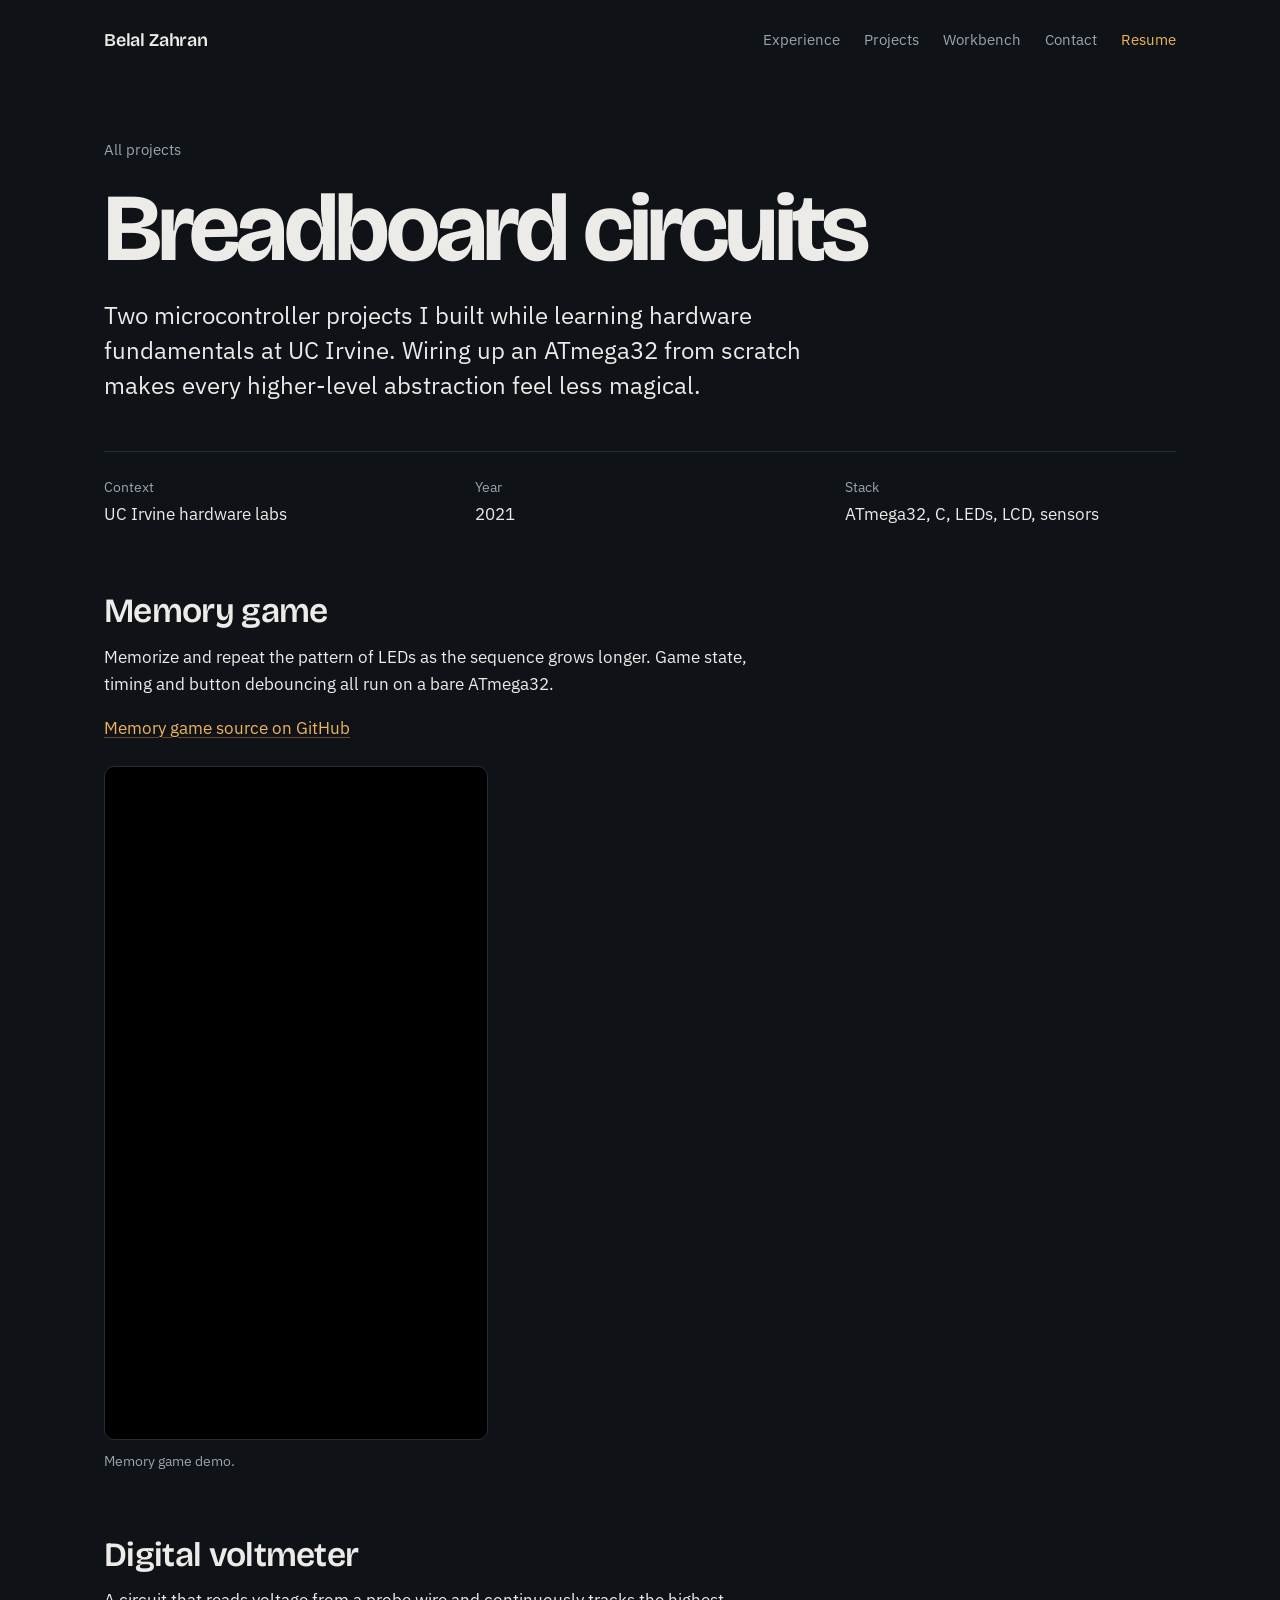
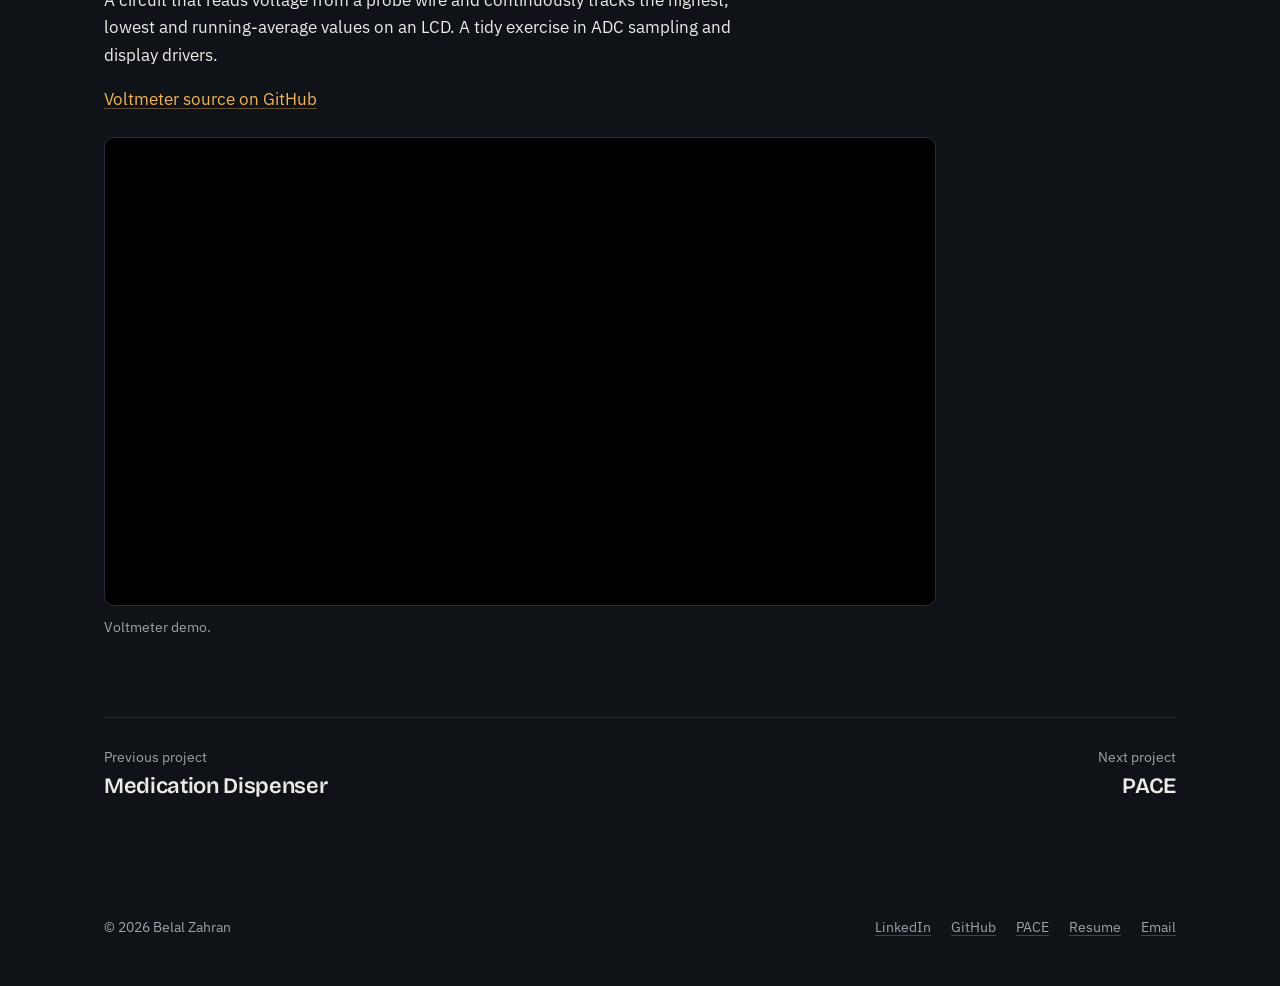
==== commit 0954eae2: "feat: rebuild portfolio as a dark single-page site Replace the black-and-white multi-page site with " ====
--- a/circuits.html
+++ b/circuits.html
@@ -2,126 +2,109 @@
 <html lang="en">
 <head>
 	<meta charset="utf-8">
-	<meta http-equiv="X-UA-Compatible" content="IE=edge">
-	<title>Breadboard Circuits — Belal Zahran</title>
 	<meta name="viewport" content="width=device-width, initial-scale=1">
-	<meta name="description" content="Breadboard and microcontroller projects from Belal's hardware fundamentals coursework at UCI." />
+	<title>Breadboard circuits - Belal Zahran</title>
+	<meta name="description" content="An LED memory game and a digital voltmeter built on a bare ATmega32.">
+	<meta name="author" content="Belal Zahran">
+	<meta name="theme-color" content="#0f1318">
+	<link rel="canonical" href="https://belalzahran.com/circuits.html">
+	<meta property="og:title" content="Breadboard circuits - Belal Zahran">
+	<meta property="og:description" content="An LED memory game and a digital voltmeter built on a bare ATmega32.">
+	<meta property="og:type" content="website">
+	<meta property="og:url" content="https://belalzahran.com/circuits.html">
+	<meta property="og:image" content="https://belalzahran.com/data/workbench/memory-game.jpg">
+	<link rel="icon" href="data:image/svg+xml,%3Csvg xmlns='http://www.w3.org/2000/svg' viewBox='0 0 32 32'%3E%3Crect width='32' height='32' rx='7' fill='%230f1318'/%3E%3Cpath d='M9 8h7.5a4 4 0 0 1 2.2 7.4A4.4 4.4 0 0 1 17 24H9zm3.4 3v3.6h3.7a1.8 1.8 0 0 0 0-3.6zm0 6.4V21h4.3a1.8 1.8 0 0 0 0-3.6z' fill='%23f0b35a'/%3E%3C/svg%3E">
 	<link rel="preconnect" href="https://fonts.googleapis.com">
 	<link rel="preconnect" href="https://fonts.gstatic.com" crossorigin>
-	<link href="https://fonts.googleapis.com/css2?family=Archivo:ital,wdth,wght@0,62..125,100..900;1,62..125,100..900&family=IBM+Plex+Mono:wght@400;500&family=Amiri+Quran&display=swap" rel="stylesheet">
+	<link href="https://fonts.googleapis.com/css2?family=Bricolage+Grotesque:opsz,wght@12..96,500..700&family=IBM+Plex+Sans:wght@400;500;600&display=swap" rel="stylesheet">
 	<link rel="stylesheet" href="css/site.css">
-	<script src="config.js" defer></script>
 </head>
 <body>
+<a class="skip" href="#main">Skip to content</a>
 
-<nav class="nav" role="navigation" aria-label="Primary">
-	<a href="index.html" class="nav__brand">belalzahran<i>.</i>com</a>
-	<div class="nav__links">
-		<a href="index.html#work" class="hide-sm is-active">Work</a>
-		<a href="Experience.html">Experience</a>
-		<a href="contact.html">Contact</a>
-		<a href="#" id="resume-link" target="_blank" rel="noopener">Resume <span aria-hidden="true">↗</span></a>
-	</div>
-</nav>
-
-<header class="plate">
-	<div class="wrap p-hero">
-		<span class="mono">Project 09 · 2021 · Hardware Fundamentals</span>
-		<h1>Breadboard <em>Circuits</em></h1>
-		<p class="hero__deck" style="max-width: 62ch;">
-			A small collection of microcontroller projects I built while learning
-			hardware fundamentals at UCI. Wiring up an ATmega32 from scratch is
-			the kind of thing that makes every higher-level abstraction feel less
-			magical — in the best way.
-		</p>
-		<div class="p-meta">
-			<div class="hero__meta-cell">
-				<span class="mono">Stack</span>
-				<span class="val">ATmega32 · Assembly · C · LEDs · Sensors</span>
-			</div>
-			<div class="hero__meta-cell">
-				<span class="mono">Course</span>
-				<span class="val">UC Irvine · Hardware Labs</span>
-			</div>
-			<div class="hero__meta-cell">
-				<span class="mono">Year</span>
-				<span class="val">2021</span>
-			</div>
-		</div>
-	</div>
+<header class="wrap top">
+	<a class="top__name" href="index.html">Belal Zahran</a>
+	<nav class="top__nav" aria-label="Primary">
+		<a href="index.html#experience">Experience</a>
+		<a href="index.html#projects">Projects</a>
+		<a href="index.html#workbench">Workbench</a>
+		<a href="index.html#contact">Contact</a>
+		<a class="top__resume" href="data/Belal_Zahran_Resume.pdf">Resume</a>
+	</nav>
 </header>
 
-<div class="prose">
-	<h3>Memory Game</h3>
-	<p>
-		Memorize and replicate the pattern of LEDs as the sequence grows
-		longer. The game state, timing, and button debouncing all run on a
-		bare ATmega32.
+<main id="main" class="wrap case">
+	<a class="case__back" href="index.html#projects">All projects</a>
+	<h1>Breadboard circuits</h1>
+	<p class="case__lead">
+		Two microcontroller projects I built while learning hardware fundamentals at UC Irvine.
+		Wiring up an ATmega32 from scratch makes every higher-level abstraction feel less magical.
 	</p>
-	<p><a href="https://github.com/belalzahran/Atmega32-Memory-Game" target="_blank" rel="noopener">github.com/Atmega32-Memory-Game ↗</a></p>
-</div>
+	<dl class="facts">
+		<div><dt>Context</dt><dd>UC Irvine hardware labs</dd></div>
+		<div><dt>Year</dt><dd>2021</dd></div>
+		<div><dt>Stack</dt><dd>ATmega32, C, LEDs, LCD, sensors</dd></div>
+	</dl>
 
-<div class="media" style="max-width: 34rem;">
-	<span class="mono">01 · ATmega32</span>
-	<div class="video">
-		<script src="https://fast.wistia.com/embed/medias/uy6r1vt365.jsonp" async></script>
-		<script src="https://fast.wistia.com/assets/external/E-v1.js" async></script>
-		<div class="wistia_responsive_padding" style="padding:175.9% 0 0 0;position:relative;">
-			<div class="wistia_responsive_wrapper" style="height:100%;left:0;position:absolute;top:0;width:100%;">
-				<div class="wistia_embed wistia_async_uy6r1vt365 seo=true videoFoam=true" style="height:100%;position:relative;width:100%">
-					<div class="wistia_swatch" style="height:100%;left:0;opacity:0;overflow:hidden;position:absolute;top:0;transition:opacity 200ms;width:100%;">
-						<img src="https://fast.wistia.com/embed/medias/uy6r1vt365/swatch" style="filter:blur(5px);height:100%;object-fit:contain;width:100%;" alt="" aria-hidden="true" onload="this.parentNode.style.opacity=1;" />
-					</div>
+	<div class="prose block">
+		<h2>Memory game</h2>
+		<p>
+			Memorize and repeat the pattern of LEDs as the sequence grows longer. Game state,
+			timing and button debouncing all run on a bare ATmega32.
+		</p>
+		<p><a href="https://github.com/belalzahran/Atmega32-Memory-Game" rel="noopener">Memory game source on GitHub</a></p>
+	</div>
+	<figure class="block" style="margin-top:1.5rem">
+		<div class="video video--portrait">
+			<script src="https://fast.wistia.com/embed/medias/uy6r1vt365.jsonp" async></script>
+			<script src="https://fast.wistia.com/assets/external/E-v1.js" async></script>
+			<div class="wistia_responsive_padding" style="padding:175.9% 0 0 0;position:relative;">
+				<div class="wistia_responsive_wrapper" style="height:100%;left:0;position:absolute;top:0;width:100%;">
+					<div class="wistia_embed wistia_async_uy6r1vt365 seo=true videoFoam=true" style="height:100%;position:relative;width:100%" title="Memory game demo video">&nbsp;</div>
 				</div>
 			</div>
 		</div>
+		<figcaption>Memory game demo.</figcaption>
+	</figure>
+
+	<div class="prose block">
+		<h2>Digital voltmeter</h2>
+		<p>
+			A circuit that reads voltage from a probe wire and continuously tracks the highest,
+			lowest and running-average values on an LCD. A tidy exercise in ADC sampling and
+			display drivers.
+		</p>
+		<p><a href="https://github.com/belalzahran/Atmega32-Voltmeter" rel="noopener">Voltmeter source on GitHub</a></p>
 	</div>
-</div>
-
-<div class="prose">
-	<h3>Digital Voltmeter</h3>
-	<p>
-		A circuit that reads voltage from a probe wire and continuously
-		tracks highest, lowest, and running-average values to an LCD.
-		A surprisingly tidy exercise in ADC sampling + display drivers.
-	</p>
-	<p><a href="https://github.com/belalzahran/Atmega32-Voltmeter" target="_blank" rel="noopener">github.com/Atmega32-Voltmeter ↗</a></p>
-</div>
-
-<div class="media" style="max-width: 46rem;">
-	<span class="mono">02 · ATmega32</span>
-	<div class="video">
-		<script src="https://fast.wistia.com/embed/medias/1t1pscyq0q.jsonp" async></script>
-		<script src="https://fast.wistia.com/assets/external/E-v1.js" async></script>
-		<div class="wistia_responsive_padding" style="padding:56.25% 0 0 0;position:relative;">
-			<div class="wistia_responsive_wrapper" style="height:100%;left:0;position:absolute;top:0;width:100%;">
-				<div class="wistia_embed wistia_async_1t1pscyq0q seo=true videoFoam=true" style="height:100%;position:relative;width:100%">
-					<div class="wistia_swatch" style="height:100%;left:0;opacity:0;overflow:hidden;position:absolute;top:0;transition:opacity 200ms;width:100%;">
-						<img src="https://fast.wistia.com/embed/medias/1t1pscyq0q/swatch" style="filter:blur(5px);height:100%;object-fit:contain;width:100%;" alt="" aria-hidden="true" onload="this.parentNode.style.opacity=1;" />
-					</div>
+	<figure class="block" style="margin-top:1.5rem">
+		<div class="video video--land">
+			<script src="https://fast.wistia.com/embed/medias/1t1pscyq0q.jsonp" async></script>
+			<script src="https://fast.wistia.com/assets/external/E-v1.js" async></script>
+			<div class="wistia_responsive_padding" style="padding:56.25% 0 0 0;position:relative;">
+				<div class="wistia_responsive_wrapper" style="height:100%;left:0;position:absolute;top:0;width:100%;">
+					<div class="wistia_embed wistia_async_1t1pscyq0q seo=true videoFoam=true" style="height:100%;position:relative;width:100%" title="Digital voltmeter demo video">&nbsp;</div>
 				</div>
 			</div>
 		</div>
-	</div>
-</div>
+		<figcaption>Voltmeter demo.</figcaption>
+	</figure>
 
-<nav class="p-nav" aria-label="Project navigation">
-	<a href="vinflash.html">← VIN Flasher</a>
-	<a href="index.html#work">All Work →</a>
-</nav>
+	<nav class="pager" aria-label="More projects">
+		<a href="MedicineDispenser.html"><small>Previous project</small><b>Medication Dispenser</b></a>
+		<a href="pace.html"><small>Next project</small><b>PACE</b></a>
+	</nav>
+</main>
 
-<footer class="foot">
-	<span class="mono">© 2026 · Belal Zahran</span>
-	<span class="arabic" aria-label="Alhamdulillah">الحمد لله</span>
-	<span class="mono">Set in Archivo &amp; IBM Plex Mono</span>
+<footer class="wrap foot">
+	<span>&copy; 2026 Belal Zahran</span>
+	<nav aria-label="Footer">
+		<a href="https://www.linkedin.com/in/belal-zahran-957886210/" rel="noopener">LinkedIn</a>
+		<a href="https://github.com/belalzahran" rel="noopener">GitHub</a>
+		<a href="https://paceattend.com" rel="noopener">PACE</a>
+		<a href="data/Belal_Zahran_Resume.pdf">Resume</a>
+		<a href="mailto:belalzahran@gmail.com">Email</a>
+	</nav>
 </footer>
-
-<script>
-if (typeof resumeLink !== 'undefined') {
-	var rl = document.getElementById('resume-link');
-	if (rl) rl.href = resumeLink;
-}
-</script>
 
 </body>
 </html>
--- a/css/site.css
+++ b/css/site.css
@@ -1,769 +1,280 @@
-/* ============================================================
-   belalzahran.com — "Engineering Print"
-   Pure black & white. Typography and inversion are the palette.
-   Archivo (variable width/weight) + IBM Plex Mono + Amiri Quran
-   ============================================================ */
+/* belalzahran.com - dark rebuild, 2026-11
+   Graphite blue-black, warm off-white text, one amber accent.
+   Display: Bricolage Grotesque. Text: IBM Plex Sans. No build step. */
 
 :root {
-	--ink: #0a0a0a;
-	--paper: #fafafa;
-	--line: #e2e2e2;
-	--line-inv: #2b2b2b;
-	--muted: #6f6f6f;
-	--muted-inv: #9c9c9c;
-	--font-body: 'Archivo', 'Helvetica Neue', Arial, sans-serif;
-	--font-mono: 'IBM Plex Mono', 'SFMono-Regular', Menlo, monospace;
-	--font-arabic: 'Amiri Quran', 'Amiri', 'Traditional Arabic', serif;
-	--wrap: 1240px;
-	--pad: clamp(1.25rem, 4vw, 3rem);
+	--bg: #0f1318;
+	--raised: #161b22;
+	--line: #262d38;
+	--text: #ecebe7;
+	--muted: #9ba3ae;
+	--accent: #f0b35a;
+	--accent-ink: #1a1206;
+
+	--display: "Bricolage Grotesque", "Helvetica Neue", Arial, sans-serif;
+	--body: "IBM Plex Sans", -apple-system, "Segoe UI", Roboto, sans-serif;
+
+	--page: 72rem;
+	--gutter: clamp(1.25rem, 4vw, 2.5rem);
+	--radius: 10px;
+	color-scheme: dark;
 }
 
 *, *::before, *::after { box-sizing: border-box; }
-html, body, h1, h2, h3, h4, p, ul, ol, figure, blockquote { margin: 0; padding: 0; }
+
+html { -webkit-text-size-adjust: 100%; scroll-behavior: smooth; }
+
+body {
+	margin: 0;
+	background: var(--bg);
+	color: var(--text);
+	font-family: var(--body);
+	font-size: 1.0625rem;
+	line-height: 1.6;
+	-webkit-font-smoothing: antialiased;
+	text-rendering: optimizeLegibility;
+}
+
 img, video { display: block; max-width: 100%; height: auto; }
-a { color: inherit; text-decoration: none; }
-
-html { scroll-behavior: smooth; }
+
+h1, h2, h3 {
+	font-family: var(--display);
+	font-weight: 600;
+	line-height: 1.1;
+	letter-spacing: -0.02em;
+	margin: 0;
+	text-wrap: balance;
+}
+
+p { margin: 0 0 1em; }
+p:last-child { margin-bottom: 0; }
+
+a { color: inherit; text-decoration-color: color-mix(in srgb, currentColor 35%, transparent); text-underline-offset: 0.2em; text-decoration-thickness: 1px; }
+a:hover { color: var(--accent); text-decoration-color: currentColor; }
+
+:focus-visible { outline: 2px solid var(--accent); outline-offset: 3px; border-radius: 3px; }
+
+::selection { background: var(--accent); color: var(--accent-ink); }
+
+.wrap { width: 100%; max-width: var(--page); margin-inline: auto; padding-inline: var(--gutter); }
+
+.skip {
+	position: absolute; left: var(--gutter); top: -4rem;
+	background: var(--accent); color: var(--accent-ink);
+	padding: 0.5rem 0.9rem; border-radius: 6px; font-weight: 600; text-decoration: none; z-index: 10;
+}
+.skip:focus { top: 0.75rem; color: var(--accent-ink); }
+
+/* ---------- Header ---------- */
+
+.top { display: flex; flex-wrap: wrap; align-items: center; justify-content: space-between; gap: 0.5rem 2rem; padding-block: 1.5rem; }
+.top__name { font-family: var(--display); font-weight: 600; font-size: 1.125rem; letter-spacing: -0.01em; text-decoration: none; }
+.top__nav { display: flex; flex-wrap: wrap; align-items: center; gap: 0.25rem 1.5rem; font-size: 0.9375rem; }
+.top__nav a { text-decoration: none; color: var(--muted); padding-block: 0.25rem; }
+.top__nav a:hover, .top__nav a[aria-current="page"] { color: var(--text); }
+.top__nav a.top__resume { color: var(--accent); }
+@media (max-width: 30rem) { .top__nav { gap: 0.25rem 0.7rem; font-size: 0.8125rem; } }
+.top__nav a.top__resume:hover { text-decoration: underline; }
+
+/* ---------- Hero ---------- */
+
+.hero { padding-block: clamp(2rem, 6vw, 4.5rem) clamp(3.5rem, 8vw, 6rem); }
+.hero h1 {
+	font-size: min(14.5vw, 11.25rem);
+	font-weight: 700;
+	line-height: 0.9;
+	letter-spacing: -0.035em;
+	white-space: nowrap;
+	margin-left: -0.04em;
+	text-wrap: nowrap;
+}
+.hero__grid { display: grid; gap: 2.5rem; margin-top: clamp(2rem, 5vw, 3.5rem); }
+.hero__role { font-family: var(--display); font-size: clamp(1.375rem, 2.6vw, 1.875rem); font-weight: 500; letter-spacing: -0.015em; color: var(--accent); margin-bottom: 1rem; }
+.hero__intro { font-size: clamp(1.0625rem, 1.5vw, 1.1875rem); max-width: 34em; color: var(--text); }
+.hero__intro a { white-space: nowrap; }
+
+.links { display: flex; flex-wrap: wrap; align-items: center; gap: 0.75rem 1.5rem; margin-top: 2rem; padding: 0; list-style: none; }
+.links a { font-weight: 500; }
+
+.btn {
+	display: inline-block; background: var(--accent); color: var(--accent-ink);
+	font-weight: 600; text-decoration: none; padding: 0.7rem 1.15rem; border-radius: 8px; line-height: 1.2;
+}
+.btn:hover { color: var(--accent-ink); background: #f7c57c; }
+
+figure { margin: 0; }
+figcaption { color: var(--muted); font-size: 0.875rem; line-height: 1.45; margin-top: 0.7rem; max-width: 60ch; }
+
+.shot { border-radius: var(--radius); border: 1px solid var(--line); background: var(--raised); width: 100%; }
+
+@media (min-width: 56rem) {
+	.hero__grid { grid-template-columns: minmax(0, 1fr) minmax(0, 1.1fr); gap: 4rem; align-items: start; }
+}
+
+/* ---------- Sections ---------- */
+
+.section { padding-block: clamp(3.5rem, 8vw, 6rem); border-top: 1px solid var(--line); }
+.section > h2, .section__head h2 { font-size: clamp(2rem, 4.5vw, 3rem); }
+.section__head { display: grid; gap: 1rem; margin-bottom: clamp(2rem, 5vw, 3.5rem); }
+.section__head p { color: var(--muted); max-width: 38em; }
+@media (min-width: 56rem) {
+	.section__head { grid-template-columns: minmax(0, 1fr) minmax(0, 1.1fr); gap: 4rem; align-items: end; }
+}
+
+/* ---------- Experience ---------- */
+
+.roles { list-style: none; margin: 0; padding: 0; }
+.role { display: grid; gap: 0.5rem 2.5rem; padding-block: 2.25rem; border-top: 1px solid var(--line); }
+.role:first-child { border-top: 0; padding-top: 0; }
+.role:last-child { padding-bottom: 0; }
+.role__when { color: var(--muted); font-size: 0.9375rem; font-variant-numeric: tabular-nums; padding-top: 0.45rem; }
+.role h3 { font-size: clamp(1.5rem, 2.6vw, 1.875rem); }
+.role h3 a { text-decoration: none; }
+.role h3 a:hover { text-decoration: underline; }
+.role__title { color: var(--accent); font-weight: 500; margin: 0.35rem 0 1rem; }
+.role ul { margin: 0; padding-left: 1.1rem; max-width: 46em; }
+.role li { margin-bottom: 0.5rem; padding-left: 0.25rem; }
+.role li::marker { color: var(--muted); }
+@media (min-width: 48rem) {
+	.role { grid-template-columns: 13rem minmax(0, 1fr); }
+}
+
+/* ---------- Projects ---------- */
+
+.feature { display: grid; gap: 1.75rem; padding-block: clamp(2rem, 5vw, 3.5rem); border-top: 1px solid var(--line); align-items: center; }
+.feature:first-of-type { border-top: 0; padding-top: 0; }
+.feature h3 { font-size: clamp(1.75rem, 3.4vw, 2.5rem); }
+.feature h3 a { text-decoration: none; }
+.feature__kind { color: var(--muted); font-size: 0.9375rem; margin: 0.5rem 0 1rem; }
+.feature__body p { max-width: 34em; }
+.feature__more { display: flex; flex-wrap: wrap; gap: 0.5rem 1.5rem; margin-top: 1.25rem; font-weight: 500; }
+.feature__more a { color: var(--accent); }
+.feature__media { position: relative; }
+.feature__media > a { display: block; border-radius: var(--radius); }
+.feature__media img { width: 100%; border-radius: var(--radius); border: 1px solid var(--line); background: var(--raised); }
+.feature__media .crop { aspect-ratio: 16 / 10; object-fit: cover; }
+.feature__media .feature__logo { position: absolute; left: -0.75rem; bottom: -0.75rem; width: 3.5rem; height: 3.5rem; border-radius: 12px; border: 3px solid var(--bg); }
+@media (min-width: 56rem) {
+	.feature { grid-template-columns: minmax(0, 1.1fr) minmax(0, 1fr); gap: 4rem; }
+	.feature--flip .feature__media { order: 2; }
+}
+
+.more { margin-top: clamp(2.5rem, 6vw, 4rem); }
+.more h3 { font-size: 1.5rem; margin-bottom: 0.5rem; }
+.more dl { margin: 0; display: grid; gap: 0 3rem; }
+.more div { padding-block: 1.25rem; border-bottom: 1px solid var(--line); }
+.more dt { font-family: var(--display); font-weight: 600; font-size: 1.1875rem; letter-spacing: -0.01em; margin-bottom: 0.3rem; }
+.more dd { margin: 0; color: var(--muted); font-size: 0.9875rem; }
+@media (min-width: 48rem) { .more dl { grid-template-columns: 1fr 1fr; } }
+
+/* ---------- Workbench collage ---------- */
+
+.board { columns: 2; column-gap: 0.75rem; }
+.tile {
+	display: block; break-inside: avoid; margin: 0 0 0.75rem;
+	aspect-ratio: var(--w) / var(--h);
+	overflow: hidden; border-radius: 6px; border: 1px solid #39424f; background: var(--raised);
+}
+.tile img, .tile video { width: 100%; height: 100%; object-fit: cover; }
+
+@media (min-width: 48rem) {
+	.board {
+		columns: auto; position: relative; aspect-ratio: 1280 / 720; overflow: hidden; isolation: isolate;
+		border-radius: var(--radius); border: 1px solid var(--line);
+		background: #0b0e12;
+	}
+	.tile {
+		position: absolute; margin: 0; aspect-ratio: auto;
+		left: calc(var(--x) / 1280 * 100%);
+		top: calc(var(--y) / 720 * 100%);
+		width: calc(var(--w) / 1280 * 100%);
+		height: calc(var(--h) / 720 * 100%);
+		transform: rotate(var(--r, 0deg));
+		z-index: var(--z, 1);
+		border: 3px solid #e9e7e1; border-radius: 3px;
+		box-shadow: 0 10px 28px rgb(0 0 0 / 0.55);
+		transition: transform 0.25s ease;
+	}
+	.tile:hover { transform: rotate(0deg) scale(1.04); z-index: 9; }
+}
+
+.board__note { color: var(--muted); font-size: 0.875rem; margin-top: 1rem; }
+
+/* ---------- Skills + education ---------- */
+
+.skills { margin: 0; display: grid; }
+.skills div { display: grid; gap: 0.25rem 2.5rem; padding-block: 1.1rem; border-top: 1px solid var(--line); }
+.skills div:first-child { border-top: 0; padding-top: 0; }
+.skills dt { color: var(--muted); }
+.skills dd { margin: 0; max-width: 46em; }
+@media (min-width: 48rem) { .skills div { grid-template-columns: 13rem minmax(0, 1fr); } }
+
+.school { display: grid; gap: 0.5rem 2.5rem; }
+.school h3 { font-size: clamp(1.5rem, 2.6vw, 1.875rem); }
+.school p { color: var(--muted); margin: 0.35rem 0 0; }
+@media (min-width: 48rem) { .school { grid-template-columns: 13rem minmax(0, 1fr); } }
+
+/* ---------- Contact + footer ---------- */
+
+.contact h2 { font-size: clamp(2.25rem, 6vw, 4.25rem); letter-spacing: -0.035em; max-width: 14em; }
+.contact__list { list-style: none; margin: clamp(2rem, 5vw, 3rem) 0 0; padding: 0; display: grid; }
+.contact__list li { border-top: 1px solid var(--line); }
+.contact__list li:last-child { border-bottom: 1px solid var(--line); }
+.contact__list a { display: flex; flex-wrap: wrap; justify-content: space-between; align-items: baseline; gap: 0.15rem 2rem; padding-block: 1.1rem; text-decoration: none; }
+.contact__list b { font-family: var(--display); font-weight: 600; font-size: clamp(1.25rem, 2.4vw, 1.625rem); letter-spacing: -0.015em; }
+.contact__list span { color: var(--muted); font-size: 0.9875rem; overflow-wrap: anywhere; }
+.contact__list a:hover span { color: var(--accent); }
+
+.foot { display: flex; flex-wrap: wrap; justify-content: space-between; gap: 0.5rem 2rem; padding-block: 2rem 3rem; color: var(--muted); font-size: 0.875rem; }
+.foot nav { display: flex; flex-wrap: wrap; gap: 0.25rem 1.25rem; }
+
+/* ---------- Project pages ---------- */
+
+.case { padding-block: clamp(1.5rem, 5vw, 3.5rem) clamp(3rem, 7vw, 5rem); }
+.case__back { color: var(--muted); font-size: 0.9375rem; text-decoration: none; }
+.case h1 { font-size: clamp(2.75rem, 9vw, 6rem); font-weight: 700; letter-spacing: -0.04em; line-height: 0.95; margin-top: 1.25rem; }
+.case__lead { font-size: clamp(1.1875rem, 2.2vw, 1.5rem); line-height: 1.45; max-width: 32em; margin-top: 1.5rem; }
+.facts { margin: clamp(2rem, 5vw, 3rem) 0 0; display: grid; grid-template-columns: repeat(auto-fit, minmax(11rem, 1fr)); gap: 1.25rem 2.5rem; border-top: 1px solid var(--line); padding-top: 1.5rem; }
+.facts dt { color: var(--muted); font-size: 0.875rem; margin-bottom: 0.15rem; }
+.facts dd { margin: 0; }
+
+.prose { max-width: 42rem; }
+.prose h2 { font-size: clamp(1.625rem, 3.2vw, 2.125rem); margin: 2.75rem 0 0.9rem; }
+.prose h2:first-child { margin-top: 0; }
+.prose ul { padding-left: 1.1rem; margin: 0 0 1em; }
+.prose li { margin-bottom: 0.4rem; padding-left: 0.25rem; }
+.prose li::marker { color: var(--muted); }
+.prose a { color: var(--accent); }
+
+.block { margin-top: clamp(2.5rem, 6vw, 4rem); }
+.gallery { display: grid; gap: 1rem; grid-template-columns: repeat(2, minmax(0, 1fr)); align-items: start; }
+.gallery img, .gallery video { width: 100%; border-radius: var(--radius); border: 1px solid var(--line); background: var(--raised); }
+.gallery .tall { aspect-ratio: 3 / 4; object-fit: cover; }
+.gallery .land { aspect-ratio: 16 / 10; object-fit: cover; }
+.gallery--narrow { max-width: 40rem; }
+.gallery--3 { grid-template-columns: repeat(2, minmax(0, 1fr)); }
+@media (min-width: 48rem) {
+	.gallery { gap: 1.5rem; }
+	.gallery--3 { grid-template-columns: repeat(3, minmax(0, 1fr)); }
+	.gallery--4 { grid-template-columns: repeat(4, minmax(0, 1fr)); }
+}
+.span-2 { grid-column: span 2; }
+
+.video { border-radius: var(--radius); overflow: hidden; border: 1px solid var(--line); background: #000; }
+.video--portrait { max-width: 24rem; }
+.video--land { max-width: 52rem; }
+.clip { width: 100%; border-radius: var(--radius); border: 1px solid var(--line); background: #000; }
+
+.pager { display: flex; flex-wrap: wrap; justify-content: space-between; gap: 1rem 2rem; margin-top: clamp(3rem, 7vw, 5rem); padding-top: 1.75rem; border-top: 1px solid var(--line); }
+.pager a { text-decoration: none; }
+.pager small { display: block; color: var(--muted); font-size: 0.875rem; }
+.pager b { font-family: var(--display); font-weight: 600; font-size: 1.375rem; letter-spacing: -0.015em; }
+.pager a:last-child { text-align: right; margin-left: auto; }
+
+/* Redirect stubs */
+.moved { min-height: 70vh; display: grid; place-content: center; text-align: center; gap: 1rem; padding: var(--gutter); }
+
 @media (prefers-reduced-motion: reduce) {
 	html { scroll-behavior: auto; }
-}
-
-body {
-	background: var(--paper);
-	color: var(--ink);
-	font-family: var(--font-body);
-	font-size: 1.0625rem;
-	line-height: 1.6;
-	font-weight: 400;
-	-webkit-font-smoothing: antialiased;
-	text-rendering: optimizeLegibility;
-}
-
-::selection { background: var(--ink); color: var(--paper); }
-
-:focus-visible {
-	outline: 2px solid currentColor;
-	outline-offset: 3px;
-}
-
-/* ---------- Type utilities ---------- */
-
-.mono {
-	font-family: var(--font-mono);
-	font-size: 0.7rem;
-	font-weight: 400;
-	letter-spacing: 0.14em;
-	text-transform: uppercase;
-}
-
-.arabic {
-	font-family: var(--font-arabic);
-	font-weight: 400;
-}
-
-.muted { color: var(--muted); }
-
-.wrap {
-	max-width: var(--wrap);
-	margin: 0 auto;
-	padding-left: var(--pad);
-	padding-right: var(--pad);
-}
-
-.hide-sm { display: inline-block; }
-@media (max-width: 640px) { .hide-sm { display: none; } }
-
-/* ---------- Nav (self-inverting via blend mode) ---------- */
-
-.nav {
-	position: fixed;
-	top: 0; left: 0; right: 0;
-	z-index: 100;
-	display: flex;
-	justify-content: space-between;
-	align-items: baseline;
-	padding: 1.35rem var(--pad);
-	color: #fff;
-	mix-blend-mode: difference;
-	pointer-events: none;
-}
-.nav a { pointer-events: auto; }
-
-.nav__brand {
-	font-family: var(--font-mono);
-	font-size: 0.78rem;
-	letter-spacing: 0.1em;
-	text-transform: uppercase;
-	font-weight: 500;
-}
-.nav__brand i { font-style: normal; }
-
-.nav__links {
-	display: flex;
-	gap: clamp(1.1rem, 3vw, 2.25rem);
-	font-family: var(--font-mono);
-	font-size: 0.7rem;
-	letter-spacing: 0.14em;
-	text-transform: uppercase;
-}
-.nav__links a { border-bottom: 1px solid transparent; padding-bottom: 2px; }
-.nav__links a:hover,
-.nav__links a.is-active { border-bottom-color: currentColor; }
-
-/* ---------- Black plate (hero / page headers / footer) ---------- */
-
-.plate {
-	background: var(--ink);
-	color: #fff;
-}
-.plate .muted { color: var(--muted-inv); }
-.plate a:hover { opacity: 0.75; }
-
-/* ---------- Landing hero ---------- */
-
-.hero {
-	position: relative;
-	display: flex;
-	flex-direction: column;
-	justify-content: flex-end;
-	min-height: 94svh;
-	padding-top: 7rem;
-	overflow: hidden;
-}
-
-.hero__inner {
-	max-width: var(--wrap);
-	width: 100%;
-	margin: 0 auto;
-	padding: 0 var(--pad);
-}
-
-.hero__masthead {
-	display: flex;
-	justify-content: space-between;
-	gap: 1rem;
-	flex-wrap: wrap;
-	color: var(--muted-inv);
-	padding-bottom: 3rem;
-}
-
-.hero__ghost {
-	position: absolute;
-	top: 42%;
-	right: -2%;
-	transform: translateY(-50%);
-	font-size: clamp(13rem, 34vw, 28rem);
-	line-height: 1;
-	color: transparent;
-	-webkit-text-stroke: 1px rgba(255, 255, 255, 0.22);
-	user-select: none;
-	pointer-events: none;
-}
-@supports not (-webkit-text-stroke: 1px black) {
-	.hero__ghost { color: rgba(255, 255, 255, 0.07); }
-}
-
-.hero__title {
-	position: relative;
-	font-weight: 900;
-	font-stretch: 125%;
-	text-transform: uppercase;
-	letter-spacing: -0.015em;
-	line-height: 0.9;
-	font-size: clamp(3.2rem, 12vw, 10rem);
-}
-.hero__title span { display: block; }
-.hero__title .l2 { font-stretch: 78%; font-weight: 100; }
-
-.hero__deck {
-	position: relative;
-	max-width: 58ch;
-	margin: 2.25rem 0 3.5rem;
-	font-size: clamp(1rem, 1.6vw, 1.2rem);
-	line-height: 1.65;
-	color: #d4d4d4;
-}
-.hero__deck em { font-style: normal; font-weight: 700; color: inherit; }
-
-/* Hero meta: drawing title-block table */
-.hero__meta {
-	position: relative;
-	display: grid;
-	grid-template-columns: repeat(4, 1fr);
-	border-top: 1px solid var(--line-inv);
-}
-.hero__meta-cell {
-	display: flex;
-	flex-direction: column;
-	gap: 0.5rem;
-	padding: 1.4rem 1.5rem 1.6rem 0;
-	border-right: 1px solid var(--line-inv);
-	margin-right: 1.5rem;
-}
-.hero__meta-cell:last-child { border-right: none; margin-right: 0; }
-.hero__meta-cell .mono { color: var(--muted-inv); }
-.hero__meta-cell .val { font-size: 0.95rem; line-height: 1.5; }
-.hero__meta-cell .val a { border-bottom: 1px solid var(--line-inv); }
-
-@media (max-width: 900px) {
-	.hero__meta { grid-template-columns: 1fr 1fr; }
-	.hero__meta-cell { border-bottom: 1px solid var(--line-inv); }
-	.hero__meta-cell:nth-child(even) { border-right: none; margin-right: 0; }
-	.hero__meta-cell:nth-child(n+3) { border-bottom: none; }
-}
-@media (max-width: 480px) {
-	.hero__meta { grid-template-columns: 1fr; }
-	.hero__meta-cell { border-right: none; margin-right: 0; border-bottom: 1px solid var(--line-inv); }
-	.hero__meta-cell:last-child { border-bottom: none; }
-}
-
-/* ---------- Marquee (bottom edge of the plate) ---------- */
-
-.marquee {
-	background: var(--ink);
-	color: var(--muted-inv);
-	border-top: 1px solid var(--line-inv);
-	overflow: hidden;
-	white-space: nowrap;
-}
-.marquee__track {
-	display: inline-block;
-	padding: 0.8rem 0;
-	font-family: var(--font-mono);
-	font-size: 0.7rem;
-	letter-spacing: 0.14em;
-	text-transform: uppercase;
-	animation: marquee 36s linear infinite;
-}
-.marquee__track span { margin-right: 2.25rem; }
-.marquee__track span::after {
-	content: '/';
-	margin-left: 2.25rem;
-	opacity: 0.4;
-}
-@keyframes marquee {
-	from { transform: translateX(0); }
-	to   { transform: translateX(-50%); }
-}
-@media (prefers-reduced-motion: reduce) {
-	.marquee__track { animation: none; }
-}
-
-/* ---------- Sections ---------- */
-
-.section { padding: clamp(4rem, 9vw, 7.5rem) 0 clamp(2.5rem, 6vw, 4.5rem); }
-
-.sec-head {
-	display: flex;
-	justify-content: space-between;
-	align-items: baseline;
-	gap: 1rem;
-	flex-wrap: wrap;
-	margin-bottom: clamp(2rem, 5vw, 3.5rem);
-}
-.sec-head h2 {
-	font-weight: 900;
-	font-stretch: 125%;
-	text-transform: uppercase;
-	letter-spacing: -0.01em;
-	font-size: clamp(1.9rem, 4.5vw, 3.25rem);
-	line-height: 1;
-}
-.sec-head .mono { color: var(--muted); }
-
-/* ---------- About ---------- */
-
-.about__inner {
-	display: grid;
-	grid-template-columns: 16rem 1fr;
-	gap: 2rem;
-}
-.about__label { color: var(--muted); }
-.about__body p {
-	max-width: 62ch;
-	font-size: clamp(1.05rem, 1.8vw, 1.3rem);
-	line-height: 1.65;
-}
-.about__body p + p { margin-top: 1.4rem; }
-.about__body em { font-style: normal; font-weight: 700; }
-@media (max-width: 760px) {
-	.about__inner { grid-template-columns: 1fr; }
-}
-
-/* ---------- Work index (full-bleed inverting rows) ---------- */
-
-.work { border-top: 1px solid var(--line); }
-
-.work__item {
-	display: grid;
-	grid-template-columns: 4.5rem 1fr 17rem;
-	gap: clamp(1.25rem, 3vw, 2.5rem);
-	align-items: start;
-	max-width: var(--wrap);
-	margin: 0 auto;
-	padding: clamp(1.75rem, 4vw, 2.75rem) var(--pad);
-	border-bottom: 1px solid var(--line);
-	transition: background-color 0.22s ease, color 0.22s ease;
-}
-@media (hover: hover) {
-	.work__item:hover { background: var(--ink); color: #fff; }
-	.work__item:hover .work__num,
-	.work__item:hover .work__desc,
-	.work__item:hover .work__side .mono { color: var(--muted-inv); }
-	.work__item:hover .work__stack li { border-color: var(--line-inv); }
-}
-
-.work__num {
-	font-family: var(--font-mono);
-	font-size: 0.7rem;
-	letter-spacing: 0.14em;
-	padding-top: 0.55rem;
-	color: var(--muted);
-	transition: color 0.22s ease;
-}
-
-.work__name {
-	font-weight: 800;
-	font-stretch: 110%;
-	font-size: clamp(1.35rem, 3vw, 2.1rem);
-	line-height: 1.05;
-	letter-spacing: -0.01em;
-	text-transform: uppercase;
-}
-.work__name em {
-	display: block;
-	font-style: normal;
-	font-weight: 100;
-	font-stretch: 78%;
-	text-transform: none;
-	letter-spacing: 0.01em;
-	font-size: 0.72em;
-	margin-top: 0.3rem;
-}
-
-.work__desc {
-	max-width: 56ch;
-	margin-top: 0.9rem;
-	font-size: 0.98rem;
-	color: var(--muted);
-	transition: color 0.22s ease;
-}
-.work__desc .mono { font-size: 0.8em; letter-spacing: 0.04em; text-transform: none; }
-
-.work__side {
-	display: flex;
-	flex-direction: column;
-	gap: 0.9rem;
-	padding-top: 0.4rem;
-}
-.work__side .mono { color: var(--muted); transition: color 0.22s ease; }
-
-.work__stack {
-	list-style: none;
-	display: flex;
-	flex-wrap: wrap;
-	gap: 0.4rem;
-}
-.work__stack li {
-	font-family: var(--font-mono);
-	font-size: 0.62rem;
-	letter-spacing: 0.08em;
-	text-transform: uppercase;
-	border: 1px solid var(--line);
-	padding: 0.28rem 0.55rem;
-	transition: border-color 0.22s ease;
-}
-
-.work__thumb {
-	grid-column: 3;
-	max-width: 15rem;
-	margin-top: 1rem;
-}
-.work__thumb img {
-	filter: grayscale(1) contrast(1.05);
-	transition: filter 0.3s ease;
-	border: 1px solid var(--line);
-}
-.work__item:hover .work__thumb img { filter: grayscale(1) contrast(1.05); }
-.work__thumb img:hover { filter: none; }
-
-@media (max-width: 860px) {
-	.work__item { grid-template-columns: 3rem 1fr; }
-	.work__side { grid-column: 2; flex-direction: row; flex-wrap: wrap; align-items: center; gap: 0.75rem; }
-	.work__thumb { grid-column: 2; }
-}
-
-/* ---------- CV / experience ---------- */
-
-.cv { border-top: 1px solid var(--line); }
-
-.cv__role {
-	display: grid;
-	grid-template-columns: 13rem 1fr;
-	gap: 2rem;
-	padding: clamp(1.75rem, 4vw, 2.5rem) 0;
-	border-bottom: 1px solid var(--line);
-}
-.cv__when {
-	font-family: var(--font-mono);
-	font-size: 0.7rem;
-	letter-spacing: 0.14em;
-	text-transform: uppercase;
-	color: var(--muted);
-	padding-top: 0.5rem;
-}
-.cv__when b { color: var(--ink); font-weight: 500; }
-.cv__company {
-	font-weight: 800;
-	font-stretch: 115%;
-	text-transform: uppercase;
-	font-size: clamp(1.25rem, 2.6vw, 1.7rem);
-	line-height: 1.1;
-}
-.cv__title {
-	font-family: var(--font-mono);
-	font-size: 0.72rem;
-	letter-spacing: 0.12em;
-	text-transform: uppercase;
-	color: var(--muted);
-	margin: 0.5rem 0 1rem;
-}
-.cv__bullets {
-	list-style: none;
-	max-width: 66ch;
-}
-.cv__bullets li {
-	position: relative;
-	padding-left: 1.4rem;
-	margin-bottom: 0.55rem;
-	font-size: 0.98rem;
-	line-height: 1.55;
-}
-.cv__bullets li::before {
-	content: '';
-	position: absolute;
-	left: 0;
-	top: 0.62em;
-	width: 0.55rem;
-	height: 1px;
-	background: var(--ink);
-}
-.cv__bullets a { border-bottom: 1px solid var(--line); }
-.cv__bullets a:hover { border-bottom-color: var(--ink); }
-
-@media (max-width: 700px) {
-	.cv__role { grid-template-columns: 1fr; gap: 0.75rem; }
-}
-
-/* ---------- Skills matrix ---------- */
-
-.skills {
-	display: grid;
-	grid-template-columns: repeat(auto-fit, minmax(200px, 1fr));
-	border-top: 1px solid var(--line);
-	border-left: 1px solid var(--line);
-}
-.skills__cell {
-	padding: 1.5rem;
-	border-right: 1px solid var(--line);
-	border-bottom: 1px solid var(--line);
-}
-.skills__cell .mono { color: var(--muted); display: block; margin-bottom: 0.9rem; }
-.skills__cell ul { list-style: none; }
-.skills__cell li {
-	font-size: 0.95rem;
-	padding: 0.22rem 0;
-}
-
-/* ---------- Coursework ---------- */
-
-.courses-title {
-	font-weight: 800;
-	font-stretch: 115%;
-	text-transform: uppercase;
-	font-size: 1.35rem;
-	margin: 4rem 0 1.25rem;
-}
-.courses {
-	list-style: none;
-	columns: 2;
-	column-gap: 3rem;
-	max-width: 60rem;
-	border-top: 1px solid var(--line);
-	padding-top: 0.5rem;
-}
-.courses li {
-	font-size: 0.95rem;
-	padding: 0.5rem 0;
-	border-bottom: 1px solid var(--line);
-	break-inside: avoid;
-}
-.courses b {
-	font-family: var(--font-mono);
-	font-weight: 500;
-	font-size: 0.72rem;
-	letter-spacing: 0.08em;
-}
-@media (max-width: 640px) { .courses { columns: 1; } }
-
-/* ---------- Contact / elsewhere ---------- */
-
-.elsewhere {
-	display: grid;
-	grid-template-columns: 1fr 1fr;
-	gap: clamp(2rem, 6vw, 5rem);
-	align-items: start;
-}
-@media (max-width: 820px) { .elsewhere { grid-template-columns: 1fr; } }
-
-.elsewhere__pitch {
-	font-size: clamp(1.3rem, 2.6vw, 1.9rem);
-	line-height: 1.4;
-	max-width: 26ch;
-	font-weight: 300;
-}
-.elsewhere__pitch em { font-style: normal; font-weight: 800; }
-
-.elsewhere__cta {
-	display: inline-block;
-	margin-top: 2rem;
-	font-family: var(--font-mono);
-	font-size: 0.78rem;
-	letter-spacing: 0.12em;
-	text-transform: uppercase;
-	background: var(--ink);
-	color: #fff;
-	padding: 1rem 1.5rem;
-	border: 1px solid var(--ink);
-	transition: background-color 0.2s ease, color 0.2s ease;
-}
-.elsewhere__cta:hover { background: transparent; color: var(--ink); }
-
-.channels {
-	border-top: 1px solid var(--line);
-}
-.channels a {
-	display: grid;
-	grid-template-columns: 3rem 8rem 1fr;
-	align-items: baseline;
-	gap: 1rem;
-	padding: 1.1rem 0.75rem;
-	border-bottom: 1px solid var(--line);
-	transition: background-color 0.18s ease, color 0.18s ease;
-}
-.channels a:hover { background: var(--ink); color: #fff; }
-.channels .ico {
-	font-family: var(--font-mono);
-	font-size: 0.72rem;
-	letter-spacing: 0.08em;
-}
-.channels .label {
-	font-family: var(--font-mono);
-	font-size: 0.7rem;
-	letter-spacing: 0.14em;
-	text-transform: uppercase;
-	color: var(--muted);
-	transition: color 0.18s ease;
-}
-.channels a:hover .label { color: var(--muted-inv); }
-.channels .val { font-size: 0.95rem; }
-@media (max-width: 520px) {
-	.channels a { grid-template-columns: 2.25rem 1fr; }
-	.channels .val { grid-column: 2; }
-}
-
-/* ---------- Contact page ---------- */
-
-.contact-grid {
-	display: grid;
-	grid-template-columns: minmax(260px, 420px) 1fr;
-	gap: clamp(2.5rem, 6vw, 5rem);
-	align-items: center;
-	padding-top: clamp(8rem, 14vw, 11rem);
-}
-@media (max-width: 860px) { .contact-grid { grid-template-columns: 1fr; } }
-
-.contact-portrait img {
-	filter: grayscale(1) contrast(1.05);
-	transition: filter 0.35s ease;
-	border: 1px solid var(--line);
-}
-.contact-portrait:hover img { filter: none; }
-.contact-portrait__cap {
-	font-family: var(--font-mono);
-	font-size: 0.68rem;
-	letter-spacing: 0.14em;
-	text-transform: uppercase;
-	color: var(--muted);
-	margin-top: 0.8rem;
-}
-
-.contact-title {
-	font-weight: 900;
-	font-stretch: 125%;
-	text-transform: uppercase;
-	letter-spacing: -0.015em;
-	line-height: 0.95;
-	font-size: clamp(2.6rem, 7vw, 5.25rem);
-	margin-top: 1.25rem;
-}
-.contact-title em {
-	display: block;
-	font-style: normal;
-	font-weight: 100;
-	font-stretch: 78%;
-	text-transform: none;
-}
-
-/* ---------- Project detail pages ---------- */
-
-.p-hero {
-	padding-top: clamp(8rem, 14vw, 11rem);
-	padding-bottom: clamp(3rem, 6vw, 4.5rem);
-}
-.p-hero .mono { color: var(--muted-inv); }
-.p-hero h1 {
-	font-weight: 900;
-	font-stretch: 125%;
-	text-transform: uppercase;
-	letter-spacing: -0.015em;
-	line-height: 0.95;
-	font-size: clamp(2.5rem, 7.5vw, 5.5rem);
-	margin-top: 1.25rem;
-}
-.p-hero h1 em {
-	font-style: normal;
-	font-weight: 100;
-	font-stretch: 78%;
-	text-transform: none;
-}
-.p-hero .hero__deck { margin-bottom: 3rem; }
-
-.p-meta {
-	display: grid;
-	grid-template-columns: repeat(4, 1fr);
-	border-top: 1px solid var(--line-inv);
-}
-@media (max-width: 900px) {
-	.p-meta { grid-template-columns: 1fr 1fr; }
-	.p-meta .hero__meta-cell:nth-child(even) { border-right: none; margin-right: 0; }
-	.p-meta .hero__meta-cell:nth-child(n+3) { border-bottom: none; }
-}
-@media (max-width: 480px) {
-	.p-meta { grid-template-columns: 1fr; }
-	.p-meta .hero__meta-cell { border-right: none; margin-right: 0; border-bottom: 1px solid var(--line-inv); }
-	.p-meta .hero__meta-cell:last-child { border-bottom: none; }
-}
-
-.prose {
-	max-width: 72ch;
-	margin: 0 auto;
-	padding: clamp(3rem, 7vw, 5rem) var(--pad) 1rem;
-}
-.prose h3 {
-	font-weight: 800;
-	font-stretch: 115%;
-	text-transform: uppercase;
-	font-size: 1.15rem;
-	letter-spacing: 0.01em;
-	margin: 2.5rem 0 0.9rem;
-}
-.prose h3:first-child { margin-top: 0; }
-.prose p { margin-bottom: 1rem; }
-.prose p, .prose li { font-size: 1rem; line-height: 1.7; }
-.prose em { font-style: normal; font-weight: 700; }
-.prose ul { list-style: none; margin: 1rem 0 1.5rem; }
-.prose ul li {
-	position: relative;
-	padding-left: 1.4rem;
-	margin-bottom: 0.5rem;
-}
-.prose ul li::before {
-	content: '';
-	position: absolute;
-	left: 0;
-	top: 0.7em;
-	width: 0.55rem;
-	height: 1px;
-	background: var(--ink);
-}
-.prose a { border-bottom: 1px solid var(--line); }
-.prose a:hover { border-bottom-color: var(--ink); }
-
-.media {
-	max-width: 60rem;
-	margin: clamp(2.5rem, 6vw, 4rem) auto;
-	padding: 0 var(--pad);
-}
-.media > .mono { display: block; margin-bottom: 1rem; color: var(--muted); }
-.media__note {
-	color: var(--muted);
-	font-size: 0.92rem;
-	margin-bottom: 1.5rem;
-	max-width: 62ch;
-}
-.media img {
-	filter: grayscale(1) contrast(1.05);
-	transition: filter 0.35s ease;
-	border: 1px solid var(--line);
-}
-.media img:hover { filter: none; }
-
-.grid-2 {
-	display: grid;
-	grid-template-columns: 1fr 1fr;
-	gap: 1rem;
-}
-@media (max-width: 640px) { .grid-2 { grid-template-columns: 1fr; } }
-
-.video {
-	position: relative;
-	border: 1px solid var(--line);
-}
-
-/* ---------- Prev / next project nav ---------- */
-
-.p-nav {
-	display: grid;
-	grid-template-columns: 1fr 1fr;
-	border-top: 1px solid var(--line);
-	border-bottom: 1px solid var(--line);
-	margin-top: clamp(3rem, 7vw, 5rem);
-}
-.p-nav a {
-	font-family: var(--font-mono);
-	font-size: 0.72rem;
-	letter-spacing: 0.12em;
-	text-transform: uppercase;
-	padding: 1.5rem var(--pad);
-	transition: background-color 0.18s ease, color 0.18s ease;
-}
-.p-nav a + a { text-align: right; border-left: 1px solid var(--line); }
-.p-nav a:hover { background: var(--ink); color: #fff; }
-
-/* ---------- Footer ---------- */
-
-.foot {
-	display: flex;
-	justify-content: space-between;
-	align-items: center;
-	gap: 1rem;
-	flex-wrap: wrap;
-	background: var(--ink);
-	color: var(--muted-inv);
-	padding: 2rem var(--pad);
-	margin-top: clamp(3rem, 8vw, 6rem);
-}
-.foot .arabic { font-size: 1.35rem; color: #fff; }
-
-/* ---------- Reveal on scroll ---------- */
-
-.reveal {
-	opacity: 0;
-	transform: translateY(16px);
-	transition: opacity 0.6s ease, transform 0.6s ease;
-}
-.reveal.is-in { opacity: 1; transform: none; }
-@media (prefers-reduced-motion: reduce) {
-	.reveal { opacity: 1; transform: none; transition: none; }
-}
+	.tile { transition: none; }
+}
